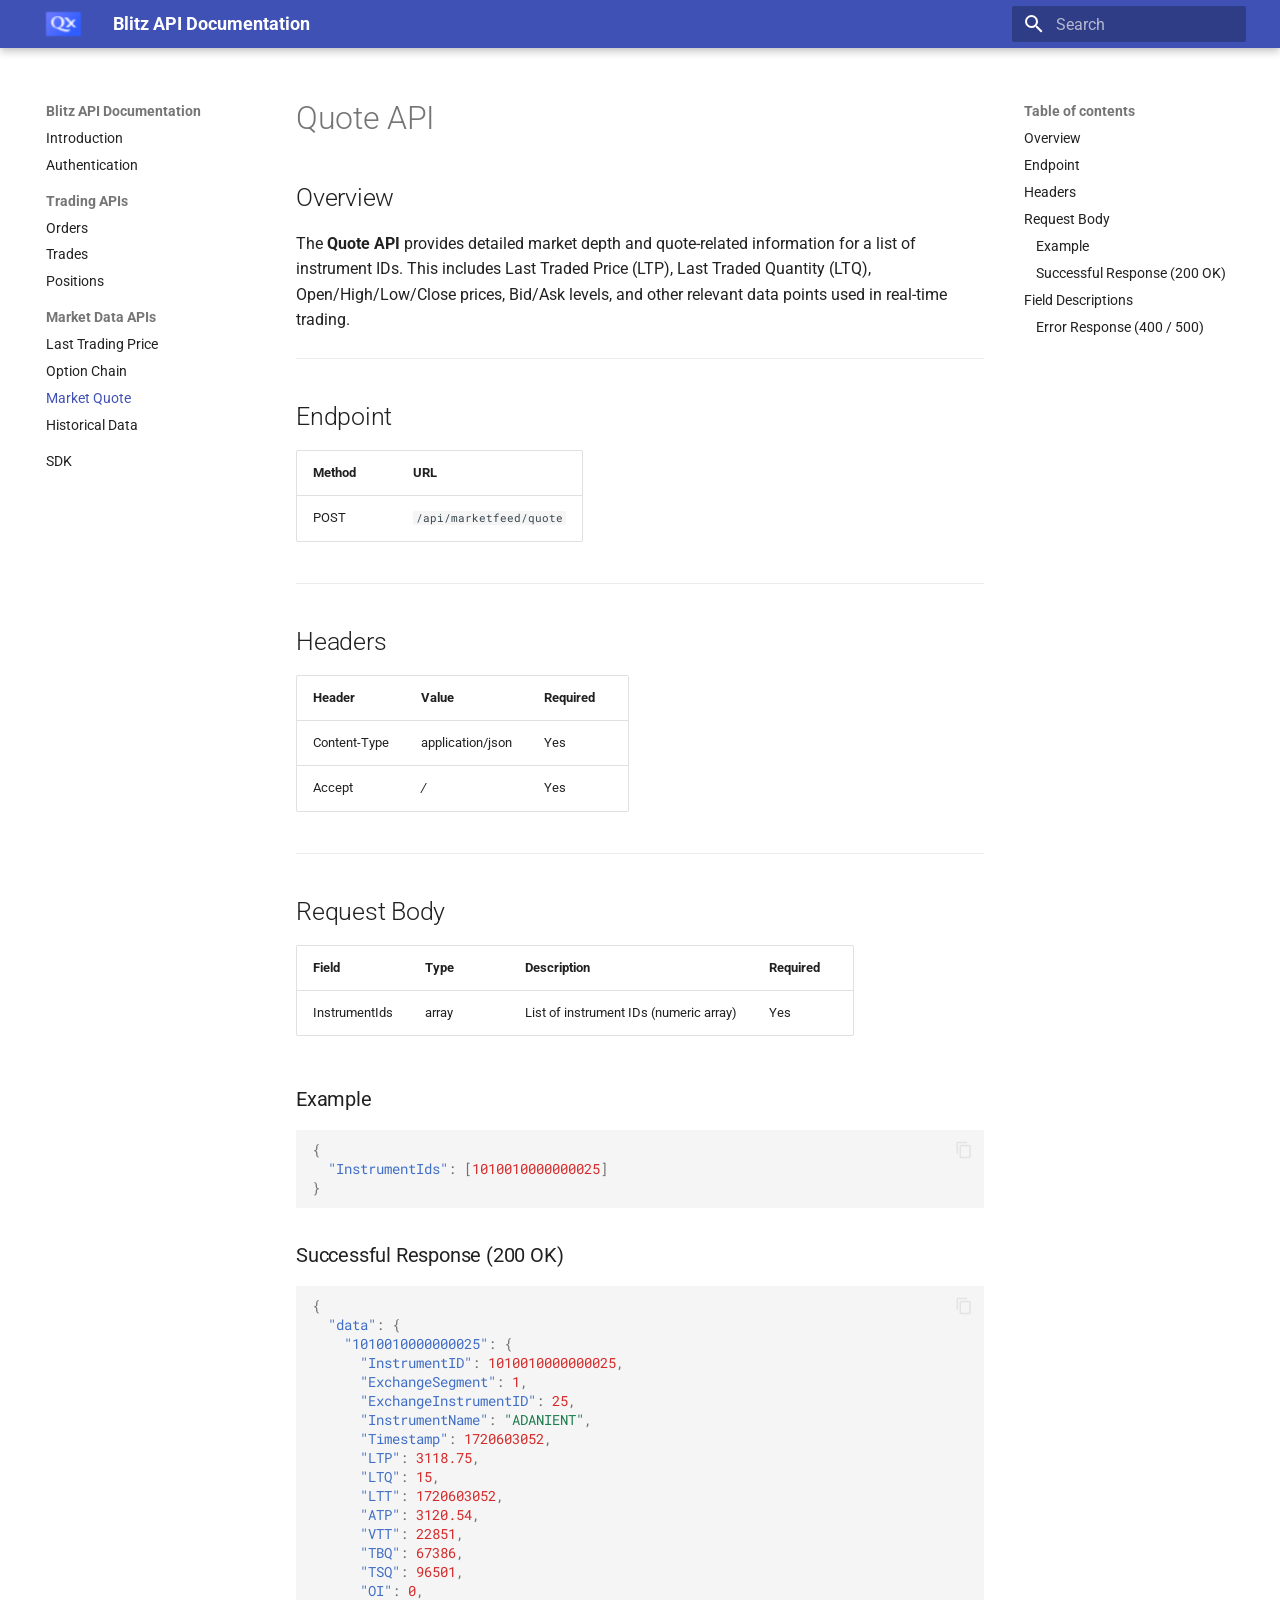
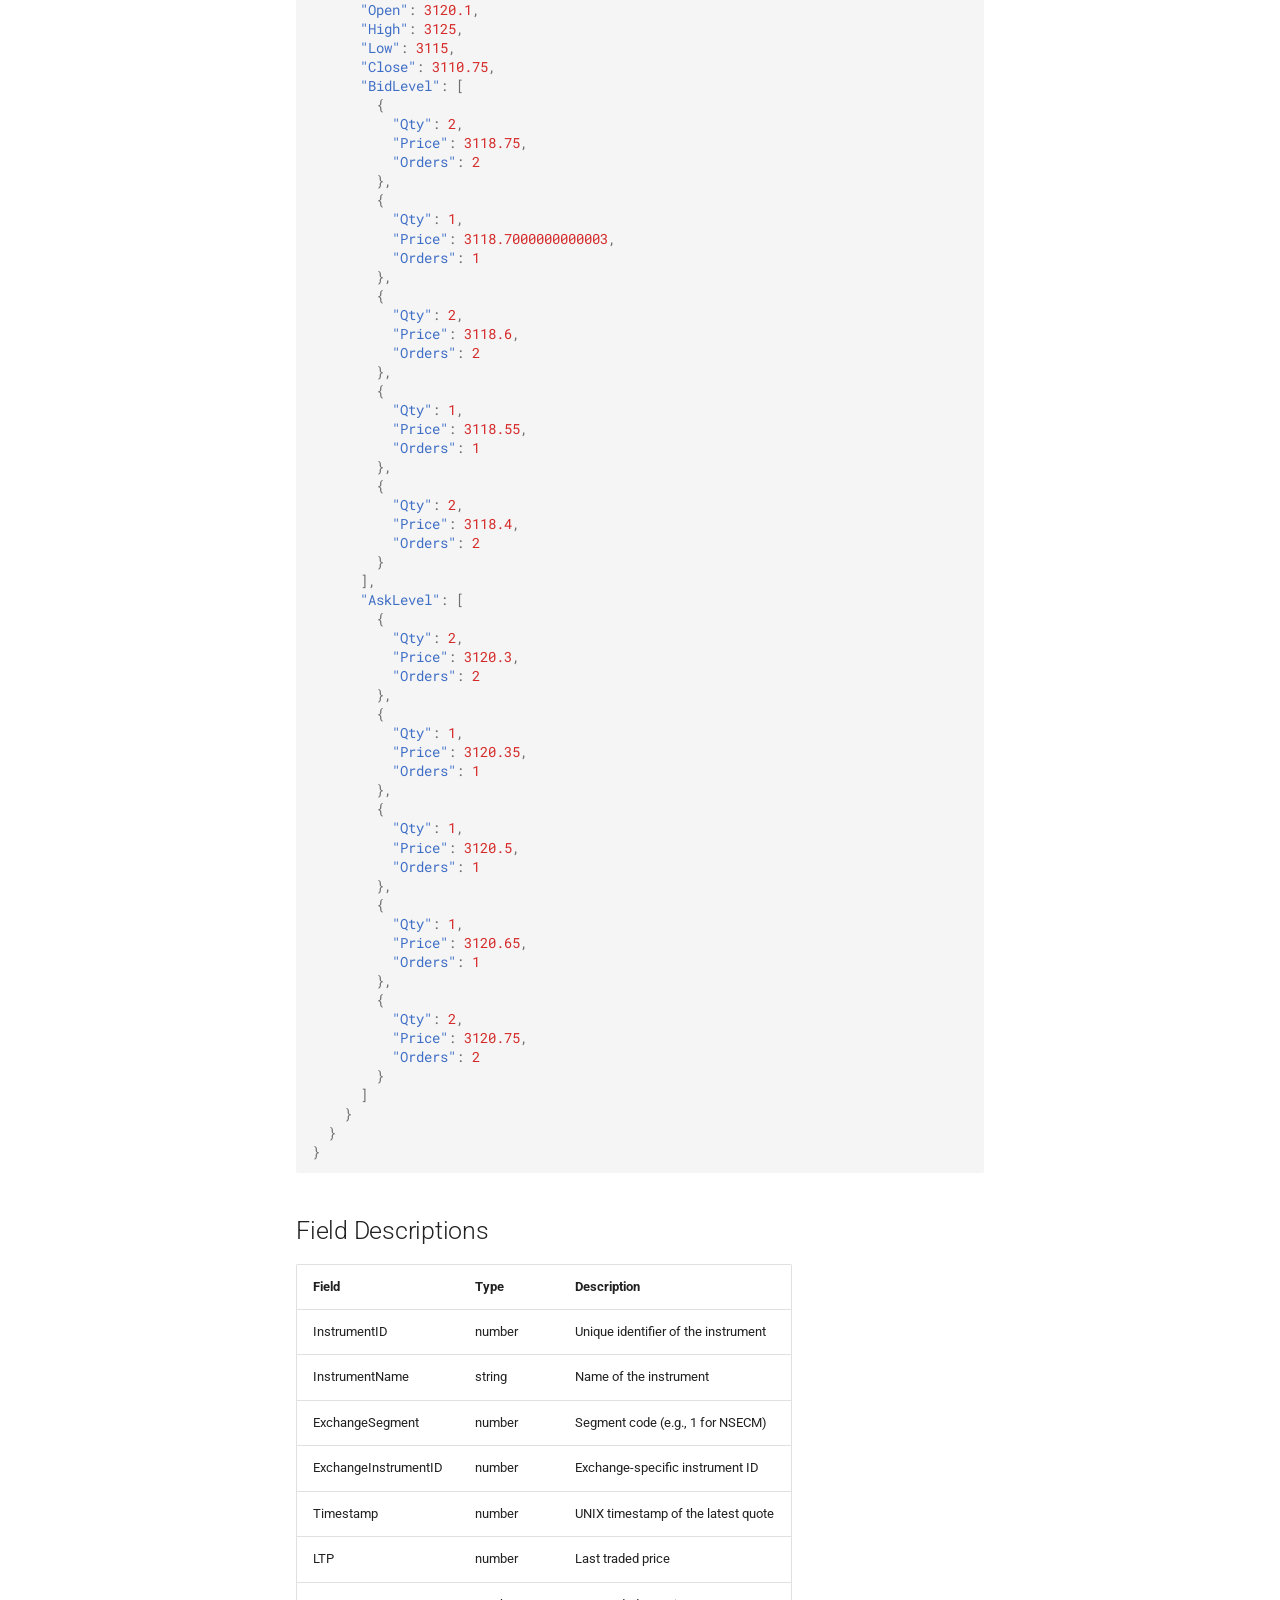
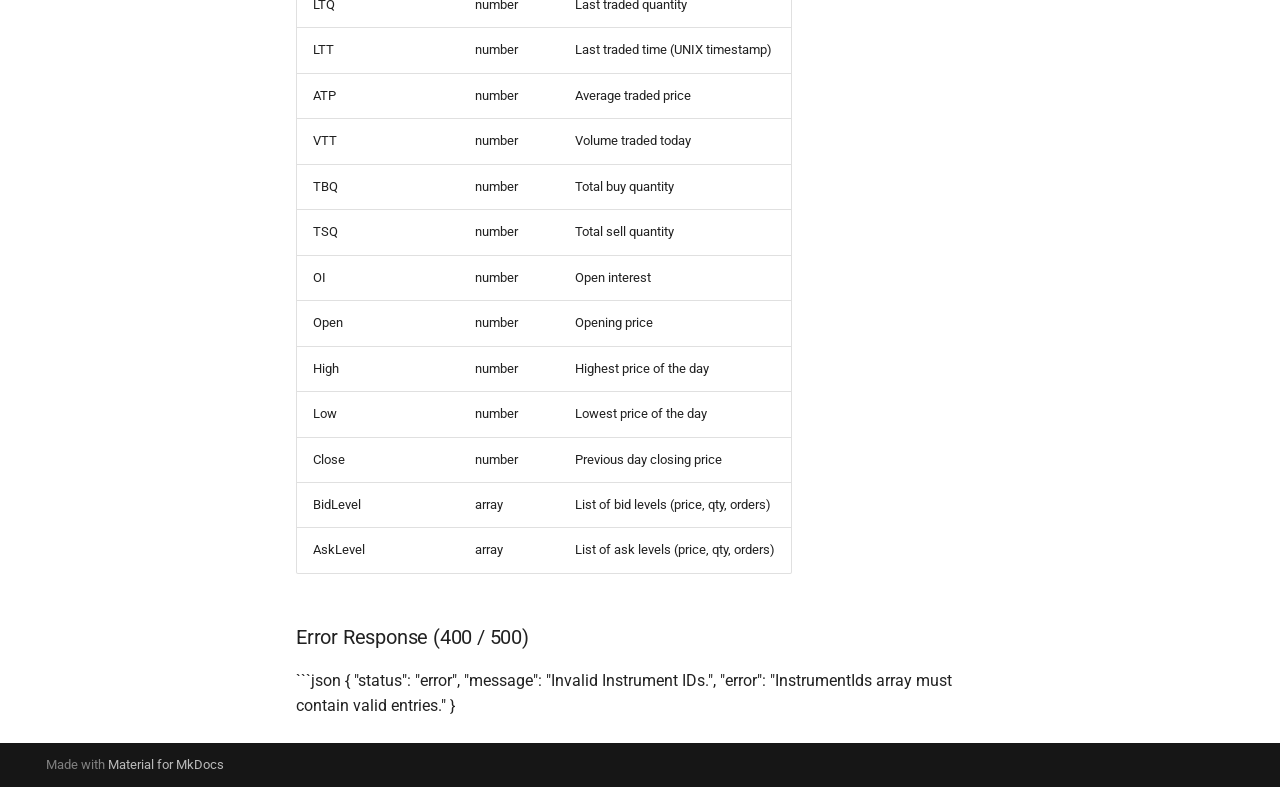
==== marketquote/index.html @ 79881632 "Deployed d6f359a with MkDocs version: 1.6.1" ====
<!doctype html>
<html lang="en" class="no-js">
  <head>
    
      <meta charset="utf-8">
      <meta name="viewport" content="width=device-width,initial-scale=1">
      
      
      
      
        <link rel="prev" href="../optionchain/">
      
      
        <link rel="next" href="../historicaldata/">
      
      
      <link rel="icon" href="../favicon.ico">
      <meta name="generator" content="mkdocs-1.6.1, mkdocs-material-9.6.22">
    
    
      
        <title>Market Quote - Blitz API Documentation</title>
      
    
    
      <link rel="stylesheet" href="../assets/stylesheets/main.84d31ad4.min.css">
      
      


    
    
      
    
    
      
        
        
        <link rel="preconnect" href="https://fonts.gstatic.com" crossorigin>
        <link rel="stylesheet" href="https://fonts.googleapis.com/css?family=Roboto:300,300i,400,400i,700,700i%7CRoboto+Mono:400,400i,700,700i&display=fallback">
        <style>:root{--md-text-font:"Roboto";--md-code-font:"Roboto Mono"}</style>
      
    
    
      <link rel="stylesheet" href="../css/custom.css">
    
    <script>__md_scope=new URL("..",location),__md_hash=e=>[...e].reduce(((e,_)=>(e<<5)-e+_.charCodeAt(0)),0),__md_get=(e,_=localStorage,t=__md_scope)=>JSON.parse(_.getItem(t.pathname+"."+e)),__md_set=(e,_,t=localStorage,a=__md_scope)=>{try{t.setItem(a.pathname+"."+e,JSON.stringify(_))}catch(e){}}</script>
    
      

    
    
    
  </head>
  
  
    <body dir="ltr">
  
    
    <input class="md-toggle" data-md-toggle="drawer" type="checkbox" id="__drawer" autocomplete="off">
    <input class="md-toggle" data-md-toggle="search" type="checkbox" id="__search" autocomplete="off">
    <label class="md-overlay" for="__drawer"></label>
    <div data-md-component="skip">
      
        
        <a href="#quote-api" class="md-skip">
          Skip to content
        </a>
      
    </div>
    <div data-md-component="announce">
      
    </div>
    
    
      

  

<header class="md-header md-header--shadow" data-md-component="header">
  <nav class="md-header__inner md-grid" aria-label="Header">
    <a href=".." title="Blitz API Documentation" class="md-header__button md-logo" aria-label="Blitz API Documentation" data-md-component="logo">
      
  <img src="../icon.png" alt="logo">

    </a>
    <label class="md-header__button md-icon" for="__drawer">
      
      <svg xmlns="http://www.w3.org/2000/svg" viewBox="0 0 24 24"><path d="M3 6h18v2H3zm0 5h18v2H3zm0 5h18v2H3z"/></svg>
    </label>
    <div class="md-header__title" data-md-component="header-title">
      <div class="md-header__ellipsis">
        <div class="md-header__topic">
          <span class="md-ellipsis">
            Blitz API Documentation
          </span>
        </div>
        <div class="md-header__topic" data-md-component="header-topic">
          <span class="md-ellipsis">
            
              Market Quote
            
          </span>
        </div>
      </div>
    </div>
    
    
      <script>var palette=__md_get("__palette");if(palette&&palette.color){if("(prefers-color-scheme)"===palette.color.media){var media=matchMedia("(prefers-color-scheme: light)"),input=document.querySelector(media.matches?"[data-md-color-media='(prefers-color-scheme: light)']":"[data-md-color-media='(prefers-color-scheme: dark)']");palette.color.media=input.getAttribute("data-md-color-media"),palette.color.scheme=input.getAttribute("data-md-color-scheme"),palette.color.primary=input.getAttribute("data-md-color-primary"),palette.color.accent=input.getAttribute("data-md-color-accent")}for(var[key,value]of Object.entries(palette.color))document.body.setAttribute("data-md-color-"+key,value)}</script>
    
    
    
      
      
        <label class="md-header__button md-icon" for="__search">
          
          <svg xmlns="http://www.w3.org/2000/svg" viewBox="0 0 24 24"><path d="M9.5 3A6.5 6.5 0 0 1 16 9.5c0 1.61-.59 3.09-1.56 4.23l.27.27h.79l5 5-1.5 1.5-5-5v-.79l-.27-.27A6.52 6.52 0 0 1 9.5 16 6.5 6.5 0 0 1 3 9.5 6.5 6.5 0 0 1 9.5 3m0 2C7 5 5 7 5 9.5S7 14 9.5 14 14 12 14 9.5 12 5 9.5 5"/></svg>
        </label>
        <div class="md-search" data-md-component="search" role="dialog">
  <label class="md-search__overlay" for="__search"></label>
  <div class="md-search__inner" role="search">
    <form class="md-search__form" name="search">
      <input type="text" class="md-search__input" name="query" aria-label="Search" placeholder="Search" autocapitalize="off" autocorrect="off" autocomplete="off" spellcheck="false" data-md-component="search-query" required>
      <label class="md-search__icon md-icon" for="__search">
        
        <svg xmlns="http://www.w3.org/2000/svg" viewBox="0 0 24 24"><path d="M9.5 3A6.5 6.5 0 0 1 16 9.5c0 1.61-.59 3.09-1.56 4.23l.27.27h.79l5 5-1.5 1.5-5-5v-.79l-.27-.27A6.52 6.52 0 0 1 9.5 16 6.5 6.5 0 0 1 3 9.5 6.5 6.5 0 0 1 9.5 3m0 2C7 5 5 7 5 9.5S7 14 9.5 14 14 12 14 9.5 12 5 9.5 5"/></svg>
        
        <svg xmlns="http://www.w3.org/2000/svg" viewBox="0 0 24 24"><path d="M20 11v2H8l5.5 5.5-1.42 1.42L4.16 12l7.92-7.92L13.5 5.5 8 11z"/></svg>
      </label>
      <nav class="md-search__options" aria-label="Search">
        
        <button type="reset" class="md-search__icon md-icon" title="Clear" aria-label="Clear" tabindex="-1">
          
          <svg xmlns="http://www.w3.org/2000/svg" viewBox="0 0 24 24"><path d="M19 6.41 17.59 5 12 10.59 6.41 5 5 6.41 10.59 12 5 17.59 6.41 19 12 13.41 17.59 19 19 17.59 13.41 12z"/></svg>
        </button>
      </nav>
      
    </form>
    <div class="md-search__output">
      <div class="md-search__scrollwrap" tabindex="0" data-md-scrollfix>
        <div class="md-search-result" data-md-component="search-result">
          <div class="md-search-result__meta">
            Initializing search
          </div>
          <ol class="md-search-result__list" role="presentation"></ol>
        </div>
      </div>
    </div>
  </div>
</div>
      
    
    
  </nav>
  
</header>
    
    <div class="md-container" data-md-component="container">
      
      
        
          
        
      
      <main class="md-main" data-md-component="main">
        <div class="md-main__inner md-grid">
          
            
              
              <div class="md-sidebar md-sidebar--primary" data-md-component="sidebar" data-md-type="navigation" >
                <div class="md-sidebar__scrollwrap">
                  <div class="md-sidebar__inner">
                    



<nav class="md-nav md-nav--primary" aria-label="Navigation" data-md-level="0">
  <label class="md-nav__title" for="__drawer">
    <a href=".." title="Blitz API Documentation" class="md-nav__button md-logo" aria-label="Blitz API Documentation" data-md-component="logo">
      
  <img src="../icon.png" alt="logo">

    </a>
    Blitz API Documentation
  </label>
  
  <ul class="md-nav__list" data-md-scrollfix>
    
      
      
  
  
  
  
    <li class="md-nav__item">
      <a href=".." class="md-nav__link">
        
  
  
  <span class="md-ellipsis">
    Introduction
    
  </span>
  

      </a>
    </li>
  

    
      
      
  
  
  
  
    <li class="md-nav__item">
      <a href="../Authentication/" class="md-nav__link">
        
  
  
  <span class="md-ellipsis">
    Authentication
    
  </span>
  

      </a>
    </li>
  

    
      
      
  
  
  
  
    
    
    
    
      
        
        
      
    
    
    <li class="md-nav__item md-nav__item--section md-nav__item--nested">
      
        
        
          
        
        <input class="md-nav__toggle md-toggle md-toggle--indeterminate" type="checkbox" id="__nav_3" >
        
          
          <label class="md-nav__link" for="__nav_3" id="__nav_3_label" tabindex="">
            
  
  
  <span class="md-ellipsis">
    Trading APIs
    
  </span>
  

            <span class="md-nav__icon md-icon"></span>
          </label>
        
        <nav class="md-nav" data-md-level="1" aria-labelledby="__nav_3_label" aria-expanded="false">
          <label class="md-nav__title" for="__nav_3">
            <span class="md-nav__icon md-icon"></span>
            Trading APIs
          </label>
          <ul class="md-nav__list" data-md-scrollfix>
            
              
                
  
  
  
  
    <li class="md-nav__item">
      <a href="../orders/" class="md-nav__link">
        
  
  
  <span class="md-ellipsis">
    Orders
    
  </span>
  

      </a>
    </li>
  

              
            
              
                
  
  
  
  
    <li class="md-nav__item">
      <a href="../trades/" class="md-nav__link">
        
  
  
  <span class="md-ellipsis">
    Trades
    
  </span>
  

      </a>
    </li>
  

              
            
              
                
  
  
  
  
    <li class="md-nav__item">
      <a href="../positions/" class="md-nav__link">
        
  
  
  <span class="md-ellipsis">
    Positions
    
  </span>
  

      </a>
    </li>
  

              
            
          </ul>
        </nav>
      
    </li>
  

    
      
      
  
  
    
  
  
  
    
    
    
    
      
        
        
      
    
    
    <li class="md-nav__item md-nav__item--active md-nav__item--section md-nav__item--nested">
      
        
        
        <input class="md-nav__toggle md-toggle " type="checkbox" id="__nav_4" checked>
        
          
          <label class="md-nav__link" for="__nav_4" id="__nav_4_label" tabindex="">
            
  
  
  <span class="md-ellipsis">
    Market Data APIs
    
  </span>
  

            <span class="md-nav__icon md-icon"></span>
          </label>
        
        <nav class="md-nav" data-md-level="1" aria-labelledby="__nav_4_label" aria-expanded="true">
          <label class="md-nav__title" for="__nav_4">
            <span class="md-nav__icon md-icon"></span>
            Market Data APIs
          </label>
          <ul class="md-nav__list" data-md-scrollfix>
            
              
                
  
  
  
  
    <li class="md-nav__item">
      <a href="../LTP/" class="md-nav__link">
        
  
  
  <span class="md-ellipsis">
    Last Trading Price
    
  </span>
  

      </a>
    </li>
  

              
            
              
                
  
  
  
  
    <li class="md-nav__item">
      <a href="../optionchain/" class="md-nav__link">
        
  
  
  <span class="md-ellipsis">
    Option Chain
    
  </span>
  

      </a>
    </li>
  

              
            
              
                
  
  
    
  
  
  
    <li class="md-nav__item md-nav__item--active">
      
      <input class="md-nav__toggle md-toggle" type="checkbox" id="__toc">
      
      
        
      
      
        <label class="md-nav__link md-nav__link--active" for="__toc">
          
  
  
  <span class="md-ellipsis">
    Market Quote
    
  </span>
  

          <span class="md-nav__icon md-icon"></span>
        </label>
      
      <a href="./" class="md-nav__link md-nav__link--active">
        
  
  
  <span class="md-ellipsis">
    Market Quote
    
  </span>
  

      </a>
      
        

<nav class="md-nav md-nav--secondary" aria-label="Table of contents">
  
  
  
    
  
  
    <label class="md-nav__title" for="__toc">
      <span class="md-nav__icon md-icon"></span>
      Table of contents
    </label>
    <ul class="md-nav__list" data-md-component="toc" data-md-scrollfix>
      
        <li class="md-nav__item">
  <a href="#overview" class="md-nav__link">
    <span class="md-ellipsis">
      Overview
    </span>
  </a>
  
</li>
      
        <li class="md-nav__item">
  <a href="#endpoint" class="md-nav__link">
    <span class="md-ellipsis">
      Endpoint
    </span>
  </a>
  
</li>
      
        <li class="md-nav__item">
  <a href="#headers" class="md-nav__link">
    <span class="md-ellipsis">
      Headers
    </span>
  </a>
  
</li>
      
        <li class="md-nav__item">
  <a href="#request-body" class="md-nav__link">
    <span class="md-ellipsis">
      Request Body
    </span>
  </a>
  
    <nav class="md-nav" aria-label="Request Body">
      <ul class="md-nav__list">
        
          <li class="md-nav__item">
  <a href="#example" class="md-nav__link">
    <span class="md-ellipsis">
      Example
    </span>
  </a>
  
</li>
        
          <li class="md-nav__item">
  <a href="#successful-response-200-ok" class="md-nav__link">
    <span class="md-ellipsis">
      Successful Response (200 OK)
    </span>
  </a>
  
</li>
        
      </ul>
    </nav>
  
</li>
      
        <li class="md-nav__item">
  <a href="#field-descriptions" class="md-nav__link">
    <span class="md-ellipsis">
      Field Descriptions
    </span>
  </a>
  
    <nav class="md-nav" aria-label="Field Descriptions">
      <ul class="md-nav__list">
        
          <li class="md-nav__item">
  <a href="#error-response-400-500" class="md-nav__link">
    <span class="md-ellipsis">
      Error Response (400 / 500)
    </span>
  </a>
  
</li>
        
      </ul>
    </nav>
  
</li>
      
    </ul>
  
</nav>
      
    </li>
  

              
            
              
                
  
  
  
  
    <li class="md-nav__item">
      <a href="../historicaldata/" class="md-nav__link">
        
  
  
  <span class="md-ellipsis">
    Historical Data
    
  </span>
  

      </a>
    </li>
  

              
            
          </ul>
        </nav>
      
    </li>
  

    
      
      
  
  
  
  
    <li class="md-nav__item">
      <a href="../sdk/" class="md-nav__link">
        
  
  
  <span class="md-ellipsis">
    SDK
    
  </span>
  

      </a>
    </li>
  

    
  </ul>
</nav>
                  </div>
                </div>
              </div>
            
            
              
              <div class="md-sidebar md-sidebar--secondary" data-md-component="sidebar" data-md-type="toc" >
                <div class="md-sidebar__scrollwrap">
                  <div class="md-sidebar__inner">
                    

<nav class="md-nav md-nav--secondary" aria-label="Table of contents">
  
  
  
    
  
  
    <label class="md-nav__title" for="__toc">
      <span class="md-nav__icon md-icon"></span>
      Table of contents
    </label>
    <ul class="md-nav__list" data-md-component="toc" data-md-scrollfix>
      
        <li class="md-nav__item">
  <a href="#overview" class="md-nav__link">
    <span class="md-ellipsis">
      Overview
    </span>
  </a>
  
</li>
      
        <li class="md-nav__item">
  <a href="#endpoint" class="md-nav__link">
    <span class="md-ellipsis">
      Endpoint
    </span>
  </a>
  
</li>
      
        <li class="md-nav__item">
  <a href="#headers" class="md-nav__link">
    <span class="md-ellipsis">
      Headers
    </span>
  </a>
  
</li>
      
        <li class="md-nav__item">
  <a href="#request-body" class="md-nav__link">
    <span class="md-ellipsis">
      Request Body
    </span>
  </a>
  
    <nav class="md-nav" aria-label="Request Body">
      <ul class="md-nav__list">
        
          <li class="md-nav__item">
  <a href="#example" class="md-nav__link">
    <span class="md-ellipsis">
      Example
    </span>
  </a>
  
</li>
        
          <li class="md-nav__item">
  <a href="#successful-response-200-ok" class="md-nav__link">
    <span class="md-ellipsis">
      Successful Response (200 OK)
    </span>
  </a>
  
</li>
        
      </ul>
    </nav>
  
</li>
      
        <li class="md-nav__item">
  <a href="#field-descriptions" class="md-nav__link">
    <span class="md-ellipsis">
      Field Descriptions
    </span>
  </a>
  
    <nav class="md-nav" aria-label="Field Descriptions">
      <ul class="md-nav__list">
        
          <li class="md-nav__item">
  <a href="#error-response-400-500" class="md-nav__link">
    <span class="md-ellipsis">
      Error Response (400 / 500)
    </span>
  </a>
  
</li>
        
      </ul>
    </nav>
  
</li>
      
    </ul>
  
</nav>
                  </div>
                </div>
              </div>
            
          
          
            <div class="md-content" data-md-component="content">
              <article class="md-content__inner md-typeset">
                
                  



<h1 id="quote-api">Quote API<a class="headerlink" href="#quote-api" title="Permanent link">&para;</a></h1>
<h2 id="overview">Overview<a class="headerlink" href="#overview" title="Permanent link">&para;</a></h2>
<p>The <strong>Quote API</strong> provides detailed market depth and quote-related information for a list of instrument IDs. This includes Last Traded Price (LTP), Last Traded Quantity (LTQ), Open/High/Low/Close prices, Bid/Ask levels, and other relevant data points used in real-time trading.</p>
<hr />
<h2 id="endpoint">Endpoint<a class="headerlink" href="#endpoint" title="Permanent link">&para;</a></h2>
<table>
<thead>
<tr>
<th>Method</th>
<th>URL</th>
</tr>
</thead>
<tbody>
<tr>
<td>POST</td>
<td><code>/api/marketfeed/quote</code></td>
</tr>
</tbody>
</table>
<hr />
<h2 id="headers">Headers<a class="headerlink" href="#headers" title="Permanent link">&para;</a></h2>
<table>
<thead>
<tr>
<th>Header</th>
<th>Value</th>
<th>Required</th>
</tr>
</thead>
<tbody>
<tr>
<td>Content-Type</td>
<td>application/json</td>
<td>Yes</td>
</tr>
<tr>
<td>Accept</td>
<td><em>/</em></td>
<td>Yes</td>
</tr>
</tbody>
</table>
<hr />
<h2 id="request-body">Request Body<a class="headerlink" href="#request-body" title="Permanent link">&para;</a></h2>
<table>
<thead>
<tr>
<th>Field</th>
<th>Type</th>
<th>Description</th>
<th>Required</th>
</tr>
</thead>
<tbody>
<tr>
<td>InstrumentIds</td>
<td>array</td>
<td>List of instrument IDs (numeric array)</td>
<td>Yes</td>
</tr>
</tbody>
</table>
<h3 id="example">Example<a class="headerlink" href="#example" title="Permanent link">&para;</a></h3>
<div class="highlight"><pre><span></span><code><span class="p">{</span>
<span class="w">  </span><span class="nt">&quot;InstrumentIds&quot;</span><span class="p">:</span><span class="w"> </span><span class="p">[</span><span class="mi">1010010000000025</span><span class="p">]</span>
<span class="p">}</span>
</code></pre></div>
<h3 id="successful-response-200-ok">Successful Response (200 OK)<a class="headerlink" href="#successful-response-200-ok" title="Permanent link">&para;</a></h3>
<div class="highlight"><pre><span></span><code><span class="p">{</span>
<span class="w">  </span><span class="nt">&quot;data&quot;</span><span class="p">:</span><span class="w"> </span><span class="p">{</span>
<span class="w">    </span><span class="nt">&quot;1010010000000025&quot;</span><span class="p">:</span><span class="w"> </span><span class="p">{</span>
<span class="w">      </span><span class="nt">&quot;InstrumentID&quot;</span><span class="p">:</span><span class="w"> </span><span class="mi">1010010000000025</span><span class="p">,</span>
<span class="w">      </span><span class="nt">&quot;ExchangeSegment&quot;</span><span class="p">:</span><span class="w"> </span><span class="mi">1</span><span class="p">,</span>
<span class="w">      </span><span class="nt">&quot;ExchangeInstrumentID&quot;</span><span class="p">:</span><span class="w"> </span><span class="mi">25</span><span class="p">,</span>
<span class="w">      </span><span class="nt">&quot;InstrumentName&quot;</span><span class="p">:</span><span class="w"> </span><span class="s2">&quot;ADANIENT&quot;</span><span class="p">,</span>
<span class="w">      </span><span class="nt">&quot;Timestamp&quot;</span><span class="p">:</span><span class="w"> </span><span class="mi">1720603052</span><span class="p">,</span>
<span class="w">      </span><span class="nt">&quot;LTP&quot;</span><span class="p">:</span><span class="w"> </span><span class="mf">3118.75</span><span class="p">,</span>
<span class="w">      </span><span class="nt">&quot;LTQ&quot;</span><span class="p">:</span><span class="w"> </span><span class="mi">15</span><span class="p">,</span>
<span class="w">      </span><span class="nt">&quot;LTT&quot;</span><span class="p">:</span><span class="w"> </span><span class="mi">1720603052</span><span class="p">,</span>
<span class="w">      </span><span class="nt">&quot;ATP&quot;</span><span class="p">:</span><span class="w"> </span><span class="mf">3120.54</span><span class="p">,</span>
<span class="w">      </span><span class="nt">&quot;VTT&quot;</span><span class="p">:</span><span class="w"> </span><span class="mi">22851</span><span class="p">,</span>
<span class="w">      </span><span class="nt">&quot;TBQ&quot;</span><span class="p">:</span><span class="w"> </span><span class="mi">67386</span><span class="p">,</span>
<span class="w">      </span><span class="nt">&quot;TSQ&quot;</span><span class="p">:</span><span class="w"> </span><span class="mi">96501</span><span class="p">,</span>
<span class="w">      </span><span class="nt">&quot;OI&quot;</span><span class="p">:</span><span class="w"> </span><span class="mi">0</span><span class="p">,</span>
<span class="w">      </span><span class="nt">&quot;Open&quot;</span><span class="p">:</span><span class="w"> </span><span class="mf">3120.1</span><span class="p">,</span>
<span class="w">      </span><span class="nt">&quot;High&quot;</span><span class="p">:</span><span class="w"> </span><span class="mi">3125</span><span class="p">,</span>
<span class="w">      </span><span class="nt">&quot;Low&quot;</span><span class="p">:</span><span class="w"> </span><span class="mi">3115</span><span class="p">,</span>
<span class="w">      </span><span class="nt">&quot;Close&quot;</span><span class="p">:</span><span class="w"> </span><span class="mf">3110.75</span><span class="p">,</span>
<span class="w">      </span><span class="nt">&quot;BidLevel&quot;</span><span class="p">:</span><span class="w"> </span><span class="p">[</span>
<span class="w">        </span><span class="p">{</span>
<span class="w">          </span><span class="nt">&quot;Qty&quot;</span><span class="p">:</span><span class="w"> </span><span class="mi">2</span><span class="p">,</span>
<span class="w">          </span><span class="nt">&quot;Price&quot;</span><span class="p">:</span><span class="w"> </span><span class="mf">3118.75</span><span class="p">,</span>
<span class="w">          </span><span class="nt">&quot;Orders&quot;</span><span class="p">:</span><span class="w"> </span><span class="mi">2</span>
<span class="w">        </span><span class="p">},</span>
<span class="w">        </span><span class="p">{</span>
<span class="w">          </span><span class="nt">&quot;Qty&quot;</span><span class="p">:</span><span class="w"> </span><span class="mi">1</span><span class="p">,</span>
<span class="w">          </span><span class="nt">&quot;Price&quot;</span><span class="p">:</span><span class="w"> </span><span class="mf">3118.7000000000003</span><span class="p">,</span>
<span class="w">          </span><span class="nt">&quot;Orders&quot;</span><span class="p">:</span><span class="w"> </span><span class="mi">1</span>
<span class="w">        </span><span class="p">},</span>
<span class="w">        </span><span class="p">{</span>
<span class="w">          </span><span class="nt">&quot;Qty&quot;</span><span class="p">:</span><span class="w"> </span><span class="mi">2</span><span class="p">,</span>
<span class="w">          </span><span class="nt">&quot;Price&quot;</span><span class="p">:</span><span class="w"> </span><span class="mf">3118.6</span><span class="p">,</span>
<span class="w">          </span><span class="nt">&quot;Orders&quot;</span><span class="p">:</span><span class="w"> </span><span class="mi">2</span>
<span class="w">        </span><span class="p">},</span>
<span class="w">        </span><span class="p">{</span>
<span class="w">          </span><span class="nt">&quot;Qty&quot;</span><span class="p">:</span><span class="w"> </span><span class="mi">1</span><span class="p">,</span>
<span class="w">          </span><span class="nt">&quot;Price&quot;</span><span class="p">:</span><span class="w"> </span><span class="mf">3118.55</span><span class="p">,</span>
<span class="w">          </span><span class="nt">&quot;Orders&quot;</span><span class="p">:</span><span class="w"> </span><span class="mi">1</span>
<span class="w">        </span><span class="p">},</span>
<span class="w">        </span><span class="p">{</span>
<span class="w">          </span><span class="nt">&quot;Qty&quot;</span><span class="p">:</span><span class="w"> </span><span class="mi">2</span><span class="p">,</span>
<span class="w">          </span><span class="nt">&quot;Price&quot;</span><span class="p">:</span><span class="w"> </span><span class="mf">3118.4</span><span class="p">,</span>
<span class="w">          </span><span class="nt">&quot;Orders&quot;</span><span class="p">:</span><span class="w"> </span><span class="mi">2</span>
<span class="w">        </span><span class="p">}</span>
<span class="w">      </span><span class="p">],</span>
<span class="w">      </span><span class="nt">&quot;AskLevel&quot;</span><span class="p">:</span><span class="w"> </span><span class="p">[</span>
<span class="w">        </span><span class="p">{</span>
<span class="w">          </span><span class="nt">&quot;Qty&quot;</span><span class="p">:</span><span class="w"> </span><span class="mi">2</span><span class="p">,</span>
<span class="w">          </span><span class="nt">&quot;Price&quot;</span><span class="p">:</span><span class="w"> </span><span class="mf">3120.3</span><span class="p">,</span>
<span class="w">          </span><span class="nt">&quot;Orders&quot;</span><span class="p">:</span><span class="w"> </span><span class="mi">2</span>
<span class="w">        </span><span class="p">},</span>
<span class="w">        </span><span class="p">{</span>
<span class="w">          </span><span class="nt">&quot;Qty&quot;</span><span class="p">:</span><span class="w"> </span><span class="mi">1</span><span class="p">,</span>
<span class="w">          </span><span class="nt">&quot;Price&quot;</span><span class="p">:</span><span class="w"> </span><span class="mf">3120.35</span><span class="p">,</span>
<span class="w">          </span><span class="nt">&quot;Orders&quot;</span><span class="p">:</span><span class="w"> </span><span class="mi">1</span>
<span class="w">        </span><span class="p">},</span>
<span class="w">        </span><span class="p">{</span>
<span class="w">          </span><span class="nt">&quot;Qty&quot;</span><span class="p">:</span><span class="w"> </span><span class="mi">1</span><span class="p">,</span>
<span class="w">          </span><span class="nt">&quot;Price&quot;</span><span class="p">:</span><span class="w"> </span><span class="mf">3120.5</span><span class="p">,</span>
<span class="w">          </span><span class="nt">&quot;Orders&quot;</span><span class="p">:</span><span class="w"> </span><span class="mi">1</span>
<span class="w">        </span><span class="p">},</span>
<span class="w">        </span><span class="p">{</span>
<span class="w">          </span><span class="nt">&quot;Qty&quot;</span><span class="p">:</span><span class="w"> </span><span class="mi">1</span><span class="p">,</span>
<span class="w">          </span><span class="nt">&quot;Price&quot;</span><span class="p">:</span><span class="w"> </span><span class="mf">3120.65</span><span class="p">,</span>
<span class="w">          </span><span class="nt">&quot;Orders&quot;</span><span class="p">:</span><span class="w"> </span><span class="mi">1</span>
<span class="w">        </span><span class="p">},</span>
<span class="w">        </span><span class="p">{</span>
<span class="w">          </span><span class="nt">&quot;Qty&quot;</span><span class="p">:</span><span class="w"> </span><span class="mi">2</span><span class="p">,</span>
<span class="w">          </span><span class="nt">&quot;Price&quot;</span><span class="p">:</span><span class="w"> </span><span class="mf">3120.75</span><span class="p">,</span>
<span class="w">          </span><span class="nt">&quot;Orders&quot;</span><span class="p">:</span><span class="w"> </span><span class="mi">2</span>
<span class="w">        </span><span class="p">}</span>
<span class="w">      </span><span class="p">]</span>
<span class="w">    </span><span class="p">}</span>
<span class="w">  </span><span class="p">}</span>
<span class="p">}</span>
</code></pre></div>
<h2 id="field-descriptions">Field Descriptions<a class="headerlink" href="#field-descriptions" title="Permanent link">&para;</a></h2>
<table>
<thead>
<tr>
<th>Field</th>
<th>Type</th>
<th>Description</th>
</tr>
</thead>
<tbody>
<tr>
<td>InstrumentID</td>
<td>number</td>
<td>Unique identifier of the instrument</td>
</tr>
<tr>
<td>InstrumentName</td>
<td>string</td>
<td>Name of the instrument</td>
</tr>
<tr>
<td>ExchangeSegment</td>
<td>number</td>
<td>Segment code (e.g., 1 for NSECM)</td>
</tr>
<tr>
<td>ExchangeInstrumentID</td>
<td>number</td>
<td>Exchange-specific instrument ID</td>
</tr>
<tr>
<td>Timestamp</td>
<td>number</td>
<td>UNIX timestamp of the latest quote</td>
</tr>
<tr>
<td>LTP</td>
<td>number</td>
<td>Last traded price</td>
</tr>
<tr>
<td>LTQ</td>
<td>number</td>
<td>Last traded quantity</td>
</tr>
<tr>
<td>LTT</td>
<td>number</td>
<td>Last traded time (UNIX timestamp)</td>
</tr>
<tr>
<td>ATP</td>
<td>number</td>
<td>Average traded price</td>
</tr>
<tr>
<td>VTT</td>
<td>number</td>
<td>Volume traded today</td>
</tr>
<tr>
<td>TBQ</td>
<td>number</td>
<td>Total buy quantity</td>
</tr>
<tr>
<td>TSQ</td>
<td>number</td>
<td>Total sell quantity</td>
</tr>
<tr>
<td>OI</td>
<td>number</td>
<td>Open interest</td>
</tr>
<tr>
<td>Open</td>
<td>number</td>
<td>Opening price</td>
</tr>
<tr>
<td>High</td>
<td>number</td>
<td>Highest price of the day</td>
</tr>
<tr>
<td>Low</td>
<td>number</td>
<td>Lowest price of the day</td>
</tr>
<tr>
<td>Close</td>
<td>number</td>
<td>Previous day closing price</td>
</tr>
<tr>
<td>BidLevel</td>
<td>array</td>
<td>List of bid levels (price, qty, orders)</td>
</tr>
<tr>
<td>AskLevel</td>
<td>array</td>
<td>List of ask levels (price, qty, orders)</td>
</tr>
</tbody>
</table>
<h3 id="error-response-400-500">Error Response (400 / 500)<a class="headerlink" href="#error-response-400-500" title="Permanent link">&para;</a></h3>
<p>```json
{
  "status": "error",
  "message": "Invalid Instrument IDs.",
  "error": "InstrumentIds array must contain valid entries."
}</p>












                
              </article>
            </div>
          
          
<script>var target=document.getElementById(location.hash.slice(1));target&&target.name&&(target.checked=target.name.startsWith("__tabbed_"))</script>
        </div>
        
      </main>
      
        <footer class="md-footer">
  
  <div class="md-footer-meta md-typeset">
    <div class="md-footer-meta__inner md-grid">
      <div class="md-copyright">
  
  
    Made with
    <a href="https://squidfunk.github.io/mkdocs-material/" target="_blank" rel="noopener">
      Material for MkDocs
    </a>
  
</div>
      
    </div>
  </div>
</footer>
      
    </div>
    <div class="md-dialog" data-md-component="dialog">
      <div class="md-dialog__inner md-typeset"></div>
    </div>
    
    
    
      
      <script id="__config" type="application/json">{"base": "..", "features": ["navigation.expand", "content.code.copy", "navigation.sections", "navigation.tracking", "toc.follow"], "search": "../assets/javascripts/workers/search.973d3a69.min.js", "tags": null, "translations": {"clipboard.copied": "Copied to clipboard", "clipboard.copy": "Copy to clipboard", "search.result.more.one": "1 more on this page", "search.result.more.other": "# more on this page", "search.result.none": "No matching documents", "search.result.one": "1 matching document", "search.result.other": "# matching documents", "search.result.placeholder": "Type to start searching", "search.result.term.missing": "Missing", "select.version": "Select version"}, "version": null}</script>
    
    
      <script src="../assets/javascripts/bundle.f55a23d4.min.js"></script>
      
    
  </body>
</html>
---- assets/stylesheets/main.84d31ad4.min.css ----
@charset "UTF-8";html{-webkit-text-size-adjust:none;-moz-text-size-adjust:none;text-size-adjust:none;box-sizing:border-box}*,:after,:before{box-sizing:inherit}@media (prefers-reduced-motion){*,:after,:before{transition:none!important}}body{margin:0}a,button,input,label{-webkit-tap-highlight-color:transparent}a{color:inherit;text-decoration:none}hr{border:0;box-sizing:initial;display:block;height:.05rem;overflow:visible;padding:0}small{font-size:80%}sub,sup{line-height:1em}img{border-style:none}table{border-collapse:initial;border-spacing:0}td,th{font-weight:400;vertical-align:top}button{background:#0000;border:0;font-family:inherit;font-size:inherit;margin:0;padding:0}input{border:0;outline:none}:root{--md-primary-fg-color:#4051b5;--md-primary-fg-color--light:#5d6cc0;--md-primary-fg-color--dark:#303fa1;--md-primary-bg-color:#fff;--md-primary-bg-color--light:#ffffffb3;--md-accent-fg-color:#526cfe;--md-accent-fg-color--transparent:#526cfe1a;--md-accent-bg-color:#fff;--md-accent-bg-color--light:#ffffffb3}[data-md-color-scheme=default]{color-scheme:light}[data-md-color-scheme=default] img[src$="#gh-dark-mode-only"],[data-md-color-scheme=default] img[src$="#only-dark"]{display:none}:root,[data-md-color-scheme=default]{--md-hue:225deg;--md-default-fg-color:#000000de;--md-default-fg-color--light:#0000008a;--md-default-fg-color--lighter:#00000052;--md-default-fg-color--lightest:#00000012;--md-default-bg-color:#fff;--md-default-bg-color--light:#ffffffb3;--md-default-bg-color--lighter:#ffffff4d;--md-default-bg-color--lightest:#ffffff1f;--md-code-fg-color:#36464e;--md-code-bg-color:#f5f5f5;--md-code-hl-color:#4287ff;--md-code-hl-color--light:#4287ff1a;--md-code-hl-number-color:#d52a2a;--md-code-hl-special-color:#db1457;--md-code-hl-function-color:#a846b9;--md-code-hl-constant-color:#6e59d9;--md-code-hl-keyword-color:#3f6ec6;--md-code-hl-string-color:#1c7d4d;--md-code-hl-name-color:var(--md-code-fg-color);--md-code-hl-operator-color:var(--md-default-fg-color--light);--md-code-hl-punctuation-color:var(--md-default-fg-color--light);--md-code-hl-comment-color:var(--md-default-fg-color--light);--md-code-hl-generic-color:var(--md-default-fg-color--light);--md-code-hl-variable-color:var(--md-default-fg-color--light);--md-typeset-color:var(--md-default-fg-color);--md-typeset-a-color:var(--md-primary-fg-color);--md-typeset-del-color:#f5503d26;--md-typeset-ins-color:#0bd57026;--md-typeset-kbd-color:#fafafa;--md-typeset-kbd-accent-color:#fff;--md-typeset-kbd-border-color:#b8b8b8;--md-typeset-mark-color:#ffff0080;--md-typeset-table-color:#0000001f;--md-typeset-table-color--light:rgba(0,0,0,.035);--md-admonition-fg-color:var(--md-default-fg-color);--md-admonition-bg-color:var(--md-default-bg-color);--md-warning-fg-color:#000000de;--md-warning-bg-color:#ff9;--md-footer-fg-color:#fff;--md-footer-fg-color--light:#ffffffb3;--md-footer-fg-color--lighter:#ffffff73;--md-footer-bg-color:#000000de;--md-footer-bg-color--dark:#00000052;--md-shadow-z1:0 0.2rem 0.5rem #0000000d,0 0 0.05rem #0000001a;--md-shadow-z2:0 0.2rem 0.5rem #0000001a,0 0 0.05rem #00000040;--md-shadow-z3:0 0.2rem 0.5rem #0003,0 0 0.05rem #00000059}.md-icon svg{fill:currentcolor;display:block;height:1.2rem;width:1.2rem}body{-webkit-font-smoothing:antialiased;-moz-osx-font-smoothing:grayscale;--md-text-font-family:var(--md-text-font,_),-apple-system,BlinkMacSystemFont,Helvetica,Arial,sans-serif;--md-code-font-family:var(--md-code-font,_),SFMono-Regular,Consolas,Menlo,monospace}aside,body,input{font-feature-settings:"kern","liga";color:var(--md-typeset-color);font-family:var(--md-text-font-family)}code,kbd,pre{font-feature-settings:"kern";font-family:var(--md-code-font-family)}:root{--md-typeset-table-sort-icon:url('data:image/svg+xml;charset=utf-8,<svg xmlns="http://www.w3.org/2000/svg" viewBox="0 0 24 24"><path d="m18 21-4-4h3V7h-3l4-4 4 4h-3v10h3M2 19v-2h10v2M2 13v-2h7v2M2 7V5h4v2z"/></svg>');--md-typeset-table-sort-icon--asc:url('data:image/svg+xml;charset=utf-8,<svg xmlns="http://www.w3.org/2000/svg" viewBox="0 0 24 24"><path d="M19 17h3l-4 4-4-4h3V3h2M2 17h10v2H2M6 5v2H2V5m0 6h7v2H2z"/></svg>');--md-typeset-table-sort-icon--desc:url('data:image/svg+xml;charset=utf-8,<svg xmlns="http://www.w3.org/2000/svg" viewBox="0 0 24 24"><path d="M19 7h3l-4-4-4 4h3v14h2M2 17h10v2H2M6 5v2H2V5m0 6h7v2H2z"/></svg>')}.md-typeset{-webkit-print-color-adjust:exact;color-adjust:exact;font-size:.8rem;line-height:1.6;overflow-wrap:break-word}@media print{.md-typeset{font-size:.68rem}}.md-typeset blockquote,.md-typeset dl,.md-typeset figure,.md-typeset ol,.md-typeset pre,.md-typeset ul{margin-bottom:1em;margin-top:1em}.md-typeset h1{color:var(--md-default-fg-color--light);font-size:2em;line-height:1.3;margin:0 0 1.25em}.md-typeset h1,.md-typeset h2{font-weight:300;letter-spacing:-.01em}.md-typeset h2{font-size:1.5625em;line-height:1.4;margin:1.6em 0 .64em}.md-typeset h3{font-size:1.25em;font-weight:400;letter-spacing:-.01em;line-height:1.5;margin:1.6em 0 .8em}.md-typeset h2+h3{margin-top:.8em}.md-typeset h4{font-weight:700;letter-spacing:-.01em;margin:1em 0}.md-typeset h5,.md-typeset h6{color:var(--md-default-fg-color--light);font-size:.8em;font-weight:700;letter-spacing:-.01em;margin:1.25em 0}.md-typeset h5{text-transform:uppercase}.md-typeset h5 code{text-transform:none}.md-typeset hr{border-bottom:.05rem solid var(--md-default-fg-color--lightest);display:flow-root;margin:1.5em 0}.md-typeset a{color:var(--md-typeset-a-color);word-break:break-word}.md-typeset a,.md-typeset a:before{transition:color 125ms}.md-typeset a:focus,.md-typeset a:hover{color:var(--md-accent-fg-color)}.md-typeset a:focus code,.md-typeset a:hover code{background-color:var(--md-accent-fg-color--transparent)}.md-typeset a code{color:currentcolor;transition:background-color 125ms}.md-typeset a.focus-visible{outline-color:var(--md-accent-fg-color);outline-offset:.2rem}.md-typeset code,.md-typeset kbd,.md-typeset pre{color:var(--md-code-fg-color);direction:ltr;font-variant-ligatures:none}@media print{.md-typeset code,.md-typeset kbd,.md-typeset pre{white-space:pre-wrap}}.md-typeset code{background-color:var(--md-code-bg-color);border-radius:.1rem;-webkit-box-decoration-break:clone;box-decoration-break:clone;font-size:.85em;padding:0 .2941176471em;word-break:break-word}.md-typeset code:not(.focus-visible){-webkit-tap-highlight-color:transparent;outline:none}.md-typeset pre{display:flow-root;line-height:1.4;position:relative}.md-typeset pre>code{-webkit-box-decoration-break:slice;box-decoration-break:slice;box-shadow:none;display:block;margin:0;outline-color:var(--md-accent-fg-color);overflow:auto;padding:.7720588235em 1.1764705882em;scrollbar-color:var(--md-default-fg-color--lighter) #0000;scrollbar-width:thin;touch-action:auto;word-break:normal}.md-typeset pre>code:hover{scrollbar-color:var(--md-accent-fg-color) #0000}.md-typeset pre>code::-webkit-scrollbar{height:.2rem;width:.2rem}.md-typeset pre>code::-webkit-scrollbar-thumb{background-color:var(--md-default-fg-color--lighter)}.md-typeset pre>code::-webkit-scrollbar-thumb:hover{background-color:var(--md-accent-fg-color)}.md-typeset kbd{background-color:var(--md-typeset-kbd-color);border-radius:.1rem;box-shadow:0 .1rem 0 .05rem var(--md-typeset-kbd-border-color),0 .1rem 0 var(--md-typeset-kbd-border-color),0 -.1rem .2rem var(--md-typeset-kbd-accent-color) inset;color:var(--md-default-fg-color);display:inline-block;font-size:.75em;padding:0 .6666666667em;vertical-align:text-top;word-break:break-word}.md-typeset mark{background-color:var(--md-typeset-mark-color);-webkit-box-decoration-break:clone;box-decoration-break:clone;color:inherit;word-break:break-word}.md-typeset abbr{border-bottom:.05rem dotted var(--md-default-fg-color--light);cursor:help;text-decoration:none}.md-typeset small{opacity:.75}[dir=ltr] .md-typeset sub,[dir=ltr] .md-typeset sup{margin-left:.078125em}[dir=rtl] .md-typeset sub,[dir=rtl] .md-typeset sup{margin-right:.078125em}[dir=ltr] .md-typeset blockquote{padding-left:.6rem}[dir=rtl] .md-typeset blockquote{padding-right:.6rem}[dir=ltr] .md-typeset blockquote{border-left:.2rem solid var(--md-default-fg-color--lighter)}[dir=rtl] .md-typeset blockquote{border-right:.2rem solid var(--md-default-fg-color--lighter)}.md-typeset blockquote{color:var(--md-default-fg-color--light);margin-left:0;margin-right:0}.md-typeset ul{list-style-type:disc}.md-typeset ul[type]{list-style-type:revert-layer}[dir=ltr] .md-typeset ol,[dir=ltr] .md-typeset ul{margin-left:.625em}[dir=rtl] .md-typeset ol,[dir=rtl] .md-typeset ul{margin-right:.625em}.md-typeset ol,.md-typeset ul{padding:0}.md-typeset ol:not([hidden]),.md-typeset ul:not([hidden]){display:flow-root}.md-typeset ol ol,.md-typeset ul ol{list-style-type:lower-alpha}.md-typeset ol ol ol,.md-typeset ul ol ol{list-style-type:lower-roman}.md-typeset ol ol ol ol,.md-typeset ul ol ol ol{list-style-type:upper-alpha}.md-typeset ol ol ol ol ol,.md-typeset ul ol ol ol ol{list-style-type:upper-roman}.md-typeset ol[type],.md-typeset ul[type]{list-style-type:revert-layer}[dir=ltr] .md-typeset ol li,[dir=ltr] .md-typeset ul li{margin-left:1.25em}[dir=rtl] .md-typeset ol li,[dir=rtl] .md-typeset ul li{margin-right:1.25em}.md-typeset ol li,.md-typeset ul li{margin-bottom:.5em}.md-typeset ol li blockquote,.md-typeset ol li p,.md-typeset ul li blockquote,.md-typeset ul li p{margin:.5em 0}.md-typeset ol li:last-child,.md-typeset ul li:last-child{margin-bottom:0}[dir=ltr] .md-typeset ol li ol,[dir=ltr] .md-typeset ol li ul,[dir=ltr] .md-typeset ul li ol,[dir=ltr] .md-typeset ul li ul{margin-left:.625em}[dir=rtl] .md-typeset ol li ol,[dir=rtl] .md-typeset ol li ul,[dir=rtl] .md-typeset ul li ol,[dir=rtl] .md-typeset ul li ul{margin-right:.625em}.md-typeset ol li ol,.md-typeset ol li ul,.md-typeset ul li ol,.md-typeset ul li ul{margin-bottom:.5em;margin-top:.5em}[dir=ltr] .md-typeset dd{margin-left:1.875em}[dir=rtl] .md-typeset dd{margin-right:1.875em}.md-typeset dd{margin-bottom:1.5em;margin-top:1em}.md-typeset img,.md-typeset svg,.md-typeset video{height:auto;max-width:100%}.md-typeset img[align=left]{margin:1em 1em 1em 0}.md-typeset img[align=right]{margin:1em 0 1em 1em}.md-typeset img[align]:only-child{margin-top:0}.md-typeset figure{display:flow-root;margin:1em auto;max-width:100%;text-align:center;width:fit-content}.md-typeset figure img{display:block;margin:0 auto}.md-typeset figcaption{font-style:italic;margin:1em auto;max-width:24rem}.md-typeset iframe{max-width:100%}.md-typeset table:not([class]){background-color:var(--md-default-bg-color);border:.05rem solid var(--md-typeset-table-color);border-radius:.1rem;display:inline-block;font-size:.64rem;max-width:100%;overflow:auto;touch-action:auto}@media print{.md-typeset table:not([class]){display:table}}.md-typeset table:not([class])+*{margin-top:1.5em}.md-typeset table:not([class]) td>:first-child,.md-typeset table:not([class]) th>:first-child{margin-top:0}.md-typeset table:not([class]) td>:last-child,.md-typeset table:not([class]) th>:last-child{margin-bottom:0}.md-typeset table:not([class]) td:not([align]),.md-typeset table:not([class]) th:not([align]){text-align:left}[dir=rtl] .md-typeset table:not([class]) td:not([align]),[dir=rtl] .md-typeset table:not([class]) th:not([align]){text-align:right}.md-typeset table:not([class]) th{font-weight:700;min-width:5rem;padding:.9375em 1.25em;vertical-align:top}.md-typeset table:not([class]) td{border-top:.05rem solid var(--md-typeset-table-color);padding:.9375em 1.25em;vertical-align:top}.md-typeset table:not([class]) tbody tr{transition:background-color 125ms}.md-typeset table:not([class]) tbody tr:hover{background-color:var(--md-typeset-table-color--light);box-shadow:0 .05rem 0 var(--md-default-bg-color) inset}.md-typeset table:not([class]) a{word-break:normal}.md-typeset table th[role=columnheader]{cursor:pointer}[dir=ltr] .md-typeset table th[role=columnheader]:after{margin-left:.5em}[dir=rtl] .md-typeset table th[role=columnheader]:after{margin-right:.5em}.md-typeset table th[role=columnheader]:after{content:"";display:inline-block;height:1.2em;-webkit-mask-image:var(--md-typeset-table-sort-icon);mask-image:var(--md-typeset-table-sort-icon);-webkit-mask-repeat:no-repeat;mask-repeat:no-repeat;-webkit-mask-size:contain;mask-size:contain;transition:background-color 125ms;vertical-align:text-bottom;width:1.2em}.md-typeset table th[role=columnheader]:hover:after{background-color:var(--md-default-fg-color--lighter)}.md-typeset table th[role=columnheader][aria-sort=ascending]:after{background-color:var(--md-default-fg-color--light);-webkit-mask-image:var(--md-typeset-table-sort-icon--asc);mask-image:var(--md-typeset-table-sort-icon--asc)}.md-typeset table th[role=columnheader][aria-sort=descending]:after{background-color:var(--md-default-fg-color--light);-webkit-mask-image:var(--md-typeset-table-sort-icon--desc);mask-image:var(--md-typeset-table-sort-icon--desc)}.md-typeset__scrollwrap{margin:1em -.8rem;overflow-x:auto;touch-action:auto}.md-typeset__table{display:inline-block;margin-bottom:.5em;padding:0 .8rem}@media print{.md-typeset__table{display:block}}html .md-typeset__table table{display:table;margin:0;overflow:hidden;width:100%}@media screen and (max-width:44.984375em){.md-content__inner>pre{margin:1em -.8rem}.md-content__inner>pre code{border-radius:0}}.md-typeset .md-author{border-radius:100%;display:block;flex-shrink:0;height:1.6rem;overflow:hidden;position:relative;transition:color 125ms,transform 125ms;width:1.6rem}.md-typeset .md-author img{display:block}.md-typeset .md-author--more{background:var(--md-default-fg-color--lightest);color:var(--md-default-fg-color--lighter);font-size:.6rem;font-weight:700;line-height:1.6rem;text-align:center}.md-typeset .md-author--long{height:2.4rem;width:2.4rem}.md-typeset a.md-author{transform:scale(1)}.md-typeset a.md-author img{border-radius:100%;filter:grayscale(100%) opacity(75%);transition:filter 125ms}.md-typeset a.md-author:focus,.md-typeset a.md-author:hover{transform:scale(1.1);z-index:1}.md-typeset a.md-author:focus img,.md-typeset a.md-author:hover img{filter:grayscale(0)}.md-banner{background-color:var(--md-footer-bg-color);color:var(--md-footer-fg-color);overflow:auto}@media print{.md-banner{display:none}}.md-banner--warning{background-color:var(--md-warning-bg-color);color:var(--md-warning-fg-color)}.md-banner__inner{font-size:.7rem;margin:.6rem auto;padding:0 .8rem}[dir=ltr] .md-banner__button{float:right}[dir=rtl] .md-banner__button{float:left}.md-banner__button{color:inherit;cursor:pointer;transition:opacity .25s}.no-js .md-banner__button{display:none}.md-banner__button:hover{opacity:.7}html{font-size:125%;height:100%;overflow-x:hidden}@media screen and (min-width:100em){html{font-size:137.5%}}@media screen and (min-width:125em){html{font-size:150%}}body{background-color:var(--md-default-bg-color);display:flex;flex-direction:column;font-size:.5rem;min-height:100%;position:relative;width:100%}@media print{body{display:block}}@media screen and (max-width:59.984375em){body[data-md-scrolllock]{position:fixed}}.md-grid{margin-left:auto;margin-right:auto;max-width:61rem}.md-container{display:flex;flex-direction:column;flex-grow:1}@media print{.md-container{display:block}}.md-main{flex-grow:1}.md-main__inner{display:flex;height:100%;margin-top:1.5rem}.md-ellipsis{overflow:hidden;text-overflow:ellipsis}.md-toggle{display:none}.md-option{height:0;opacity:0;position:absolute;width:0}.md-option:checked+label:not([hidden]){display:block}.md-option.focus-visible+label{outline-color:var(--md-accent-fg-color);outline-style:auto}.md-skip{background-color:var(--md-default-fg-color);border-radius:.1rem;color:var(--md-default-bg-color);font-size:.64rem;margin:.5rem;opacity:0;outline-color:var(--md-accent-fg-color);padding:.3rem .5rem;position:fixed;transform:translateY(.4rem);z-index:-1}.md-skip:focus{opacity:1;transform:translateY(0);transition:transform .25s cubic-bezier(.4,0,.2,1),opacity 175ms 75ms;z-index:10}@page{margin:25mm}:root{--md-clipboard-icon:url('data:image/svg+xml;charset=utf-8,<svg xmlns="http://www.w3.org/2000/svg" viewBox="0 0 24 24"><path d="M19 21H8V7h11m0-2H8a2 2 0 0 0-2 2v14a2 2 0 0 0 2 2h11a2 2 0 0 0 2-2V7a2 2 0 0 0-2-2m-3-4H4a2 2 0 0 0-2 2v14h2V3h12z"/></svg>')}.md-clipboard{border-radius:.1rem;color:var(--md-default-fg-color--lightest);cursor:pointer;height:1.5em;outline-color:var(--md-accent-fg-color);outline-offset:.1rem;position:absolute;right:.5em;top:.5em;transition:color .25s;width:1.5em;z-index:1}@media print{.md-clipboard{display:none}}.md-clipboard:not(.focus-visible){-webkit-tap-highlight-color:transparent;outline:none}:hover>.md-clipboard{color:var(--md-default-fg-color--light)}.md-clipboard:focus,.md-clipboard:hover{color:var(--md-accent-fg-color)}.md-clipboard:after{background-color:currentcolor;content:"";display:block;height:1.125em;margin:0 auto;-webkit-mask-image:var(--md-clipboard-icon);mask-image:var(--md-clipboard-icon);-webkit-mask-position:center;mask-position:center;-webkit-mask-repeat:no-repeat;mask-repeat:no-repeat;-webkit-mask-size:contain;mask-size:contain;width:1.125em}.md-clipboard--inline{cursor:pointer}.md-clipboard--inline code{transition:color .25s,background-color .25s}.md-clipboard--inline:focus code,.md-clipboard--inline:hover code{background-color:var(--md-accent-fg-color--transparent);color:var(--md-accent-fg-color)}.md-typeset .md-code__content{display:grid}@keyframes consent{0%{opacity:0;transform:translateY(100%)}to{opacity:1;transform:translateY(0)}}@keyframes overlay{0%{opacity:0}to{opacity:1}}.md-consent__overlay{animation:overlay .25s both;-webkit-backdrop-filter:blur(.1rem);backdrop-filter:blur(.1rem);background-color:#0000008a;height:100%;opacity:1;position:fixed;top:0;width:100%;z-index:5}.md-consent__inner{animation:consent .5s cubic-bezier(.1,.7,.1,1) both;background-color:var(--md-default-bg-color);border:0;border-radius:.1rem;bottom:0;box-shadow:0 0 .2rem #0000001a,0 .2rem .4rem #0003;max-height:100%;overflow:auto;padding:0;position:fixed;width:100%;z-index:5}.md-consent__form{padding:.8rem}.md-consent__settings{display:none;margin:1em 0}input:checked+.md-consent__settings{display:block}.md-consent__controls{margin-bottom:.8rem}.md-typeset .md-consent__controls .md-button{display:inline}@media screen and (max-width:44.984375em){.md-typeset .md-consent__controls .md-button{display:block;margin-top:.4rem;text-align:center;width:100%}}.md-consent label{cursor:pointer}.md-content{flex-grow:1;min-width:0}.md-content__inner{margin:0 .8rem 1.2rem;padding-top:.6rem}@media screen and (min-width:76.25em){[dir=ltr] .md-sidebar--primary:not([hidden])~.md-content>.md-content__inner{margin-left:1.2rem}[dir=ltr] .md-sidebar--secondary:not([hidden])~.md-content>.md-content__inner,[dir=rtl] .md-sidebar--primary:not([hidden])~.md-content>.md-content__inner{margin-right:1.2rem}[dir=rtl] .md-sidebar--secondary:not([hidden])~.md-content>.md-content__inner{margin-left:1.2rem}}.md-content__inner:before{content:"";display:block;height:.4rem}.md-content__inner>:last-child{margin-bottom:0}[dir=ltr] .md-content__button{float:right}[dir=rtl] .md-content__button{float:left}[dir=ltr] .md-content__button{margin-left:.4rem}[dir=rtl] .md-content__button{margin-right:.4rem}.md-content__button{margin:.4rem 0;padding:0}@media print{.md-content__button{display:none}}.md-typeset .md-content__button{color:var(--md-default-fg-color--lighter)}.md-content__button svg{display:inline;vertical-align:top}[dir=rtl] .md-content__button svg{transform:scaleX(-1)}[dir=ltr] .md-dialog{right:.8rem}[dir=rtl] .md-dialog{left:.8rem}.md-dialog{background-color:var(--md-default-fg-color);border-radius:.1rem;bottom:.8rem;box-shadow:var(--md-shadow-z3);min-width:11.1rem;opacity:0;padding:.4rem .6rem;pointer-events:none;position:fixed;transform:translateY(100%);transition:transform 0ms .4s,opacity .4s;z-index:4}@media print{.md-dialog{display:none}}.md-dialog--active{opacity:1;pointer-events:auto;transform:translateY(0);transition:transform .4s cubic-bezier(.075,.85,.175,1),opacity .4s}.md-dialog__inner{color:var(--md-default-bg-color);font-size:.7rem}.md-feedback{margin:2em 0 1em;text-align:center}.md-feedback fieldset{border:none;margin:0;padding:0}.md-feedback__title{font-weight:700;margin:1em auto}.md-feedback__inner{position:relative}.md-feedback__list{display:flex;flex-wrap:wrap;place-content:baseline center;position:relative}.md-feedback__list:hover .md-icon:not(:disabled){color:var(--md-default-fg-color--lighter)}:disabled .md-feedback__list{min-height:1.8rem}.md-feedback__icon{color:var(--md-default-fg-color--light);cursor:pointer;flex-shrink:0;margin:0 .1rem;transition:color 125ms}.md-feedback__icon:not(:disabled).md-icon:hover{color:var(--md-accent-fg-color)}.md-feedback__icon:disabled{color:var(--md-default-fg-color--lightest);pointer-events:none}.md-feedback__note{opacity:0;position:relative;transform:translateY(.4rem);transition:transform .4s cubic-bezier(.1,.7,.1,1),opacity .15s}.md-feedback__note>*{margin:0 auto;max-width:16rem}:disabled .md-feedback__note{opacity:1;transform:translateY(0)}@media print{.md-feedback{display:none}}.md-footer{background-color:var(--md-footer-bg-color);color:var(--md-footer-fg-color)}@media print{.md-footer{display:none}}.md-footer__inner{justify-content:space-between;overflow:auto;padding:.2rem}.md-footer__inner:not([hidden]){display:flex}.md-footer__link{align-items:end;display:flex;flex-grow:0.01;margin-bottom:.4rem;margin-top:1rem;max-width:100%;outline-color:var(--md-accent-fg-color);overflow:hidden;transition:opacity .25s}.md-footer__link:focus,.md-footer__link:hover{opacity:.7}[dir=rtl] .md-footer__link svg{transform:scaleX(-1)}@media screen and (max-width:44.984375em){.md-footer__link--prev{flex-shrink:0}.md-footer__link--prev .md-footer__title{display:none}}[dir=ltr] .md-footer__link--next{margin-left:auto}[dir=rtl] .md-footer__link--next{margin-right:auto}.md-footer__link--next{text-align:right}[dir=rtl] .md-footer__link--next{text-align:left}.md-footer__title{flex-grow:1;font-size:.9rem;margin-bottom:.7rem;max-width:calc(100% - 2.4rem);padding:0 1rem;white-space:nowrap}.md-footer__button{margin:.2rem;padding:.4rem}.md-footer__direction{font-size:.64rem;opacity:.7}.md-footer-meta{background-color:var(--md-footer-bg-color--dark)}.md-footer-meta__inner{display:flex;flex-wrap:wrap;justify-content:space-between;padding:.2rem}html .md-footer-meta.md-typeset a{color:var(--md-footer-fg-color--light)}html .md-footer-meta.md-typeset a:focus,html .md-footer-meta.md-typeset a:hover{color:var(--md-footer-fg-color)}.md-copyright{color:var(--md-footer-fg-color--lighter);font-size:.64rem;margin:auto .6rem;padding:.4rem 0;width:100%}@media screen and (min-width:45em){.md-copyright{width:auto}}.md-copyright__highlight{color:var(--md-footer-fg-color--light)}.md-social{display:inline-flex;gap:.2rem;margin:0 .4rem;padding:.2rem 0 .6rem}@media screen and (min-width:45em){.md-social{padding:.6rem 0}}.md-social__link{display:inline-block;height:1.6rem;text-align:center;width:1.6rem}.md-social__link:before{line-height:1.9}.md-social__link svg{fill:currentcolor;max-height:.8rem;vertical-align:-25%}.md-typeset .md-button{border:.1rem solid;border-radius:.1rem;color:var(--md-primary-fg-color);cursor:pointer;display:inline-block;font-weight:700;padding:.625em 2em;transition:color 125ms,background-color 125ms,border-color 125ms}.md-typeset .md-button--primary{background-color:var(--md-primary-fg-color);border-color:var(--md-primary-fg-color);color:var(--md-primary-bg-color)}.md-typeset .md-button:focus,.md-typeset .md-button:hover{background-color:var(--md-accent-fg-color);border-color:var(--md-accent-fg-color);color:var(--md-accent-bg-color)}[dir=ltr] .md-typeset .md-input{border-top-left-radius:.1rem}[dir=ltr] .md-typeset .md-input,[dir=rtl] .md-typeset .md-input{border-top-right-radius:.1rem}[dir=rtl] .md-typeset .md-input{border-top-left-radius:.1rem}.md-typeset .md-input{border-bottom:.1rem solid var(--md-default-fg-color--lighter);box-shadow:var(--md-shadow-z1);font-size:.8rem;height:1.8rem;padding:0 .6rem;transition:border .25s,box-shadow .25s}.md-typeset .md-input:focus,.md-typeset .md-input:hover{border-bottom-color:var(--md-accent-fg-color);box-shadow:var(--md-shadow-z2)}.md-typeset .md-input--stretch{width:100%}.md-header{background-color:var(--md-primary-fg-color);box-shadow:0 0 .2rem #0000,0 .2rem .4rem #0000;color:var(--md-primary-bg-color);display:block;left:0;position:sticky;right:0;top:0;z-index:4}@media print{.md-header{display:none}}.md-header[hidden]{transform:translateY(-100%);transition:transform .25s cubic-bezier(.8,0,.6,1),box-shadow .25s}.md-header--shadow{box-shadow:0 0 .2rem #0000001a,0 .2rem .4rem #0003;transition:transform .25s cubic-bezier(.1,.7,.1,1),box-shadow .25s}.md-header__inner{align-items:center;display:flex;padding:0 .2rem}.md-header__button{color:currentcolor;cursor:pointer;margin:.2rem;outline-color:var(--md-accent-fg-color);padding:.4rem;position:relative;transition:opacity .25s;vertical-align:middle;z-index:1}.md-header__button:hover{opacity:.7}.md-header__button:not([hidden]){display:inline-block}.md-header__button:not(.focus-visible){-webkit-tap-highlight-color:transparent;outline:none}.md-header__button.md-logo{margin:.2rem;padding:.4rem}@media screen and (max-width:76.234375em){.md-header__button.md-logo{display:none}}.md-header__button.md-logo img,.md-header__button.md-logo svg{fill:currentcolor;display:block;height:1.2rem;width:auto}@media screen and (min-width:60em){.md-header__button[for=__search]{display:none}}.no-js .md-header__button[for=__search]{display:none}[dir=rtl] .md-header__button[for=__search] svg{transform:scaleX(-1)}@media screen and (min-width:76.25em){.md-header__button[for=__drawer]{display:none}}.md-header__topic{display:flex;max-width:100%;position:absolute;transition:transform .4s cubic-bezier(.1,.7,.1,1),opacity .15s;white-space:nowrap}.md-header__topic+.md-header__topic{opacity:0;pointer-events:none;transform:translateX(1.25rem);transition:transform .4s cubic-bezier(1,.7,.1,.1),opacity .15s;z-index:-1}[dir=rtl] .md-header__topic+.md-header__topic{transform:translateX(-1.25rem)}.md-header__topic:first-child{font-weight:700}[dir=ltr] .md-header__title{margin-left:1rem;margin-right:.4rem}[dir=rtl] .md-header__title{margin-left:.4rem;margin-right:1rem}.md-header__title{flex-grow:1;font-size:.9rem;height:2.4rem;line-height:2.4rem}.md-header__title--active .md-header__topic{opacity:0;pointer-events:none;transform:translateX(-1.25rem);transition:transform .4s cubic-bezier(1,.7,.1,.1),opacity .15s;z-index:-1}[dir=rtl] .md-header__title--active .md-header__topic{transform:translateX(1.25rem)}.md-header__title--active .md-header__topic+.md-header__topic{opacity:1;pointer-events:auto;transform:translateX(0);transition:transform .4s cubic-bezier(.1,.7,.1,1),opacity .15s;z-index:0}.md-header__title>.md-header__ellipsis{height:100%;position:relative;width:100%}.md-header__option{display:flex;flex-shrink:0;max-width:100%;transition:max-width 0ms .25s,opacity .25s .25s;white-space:nowrap}[data-md-toggle=search]:checked~.md-header .md-header__option{max-width:0;opacity:0;transition:max-width 0ms,opacity 0ms}.md-header__option>input{bottom:0}.md-header__source{display:none}@media screen and (min-width:60em){[dir=ltr] .md-header__source{margin-left:1rem}[dir=rtl] .md-header__source{margin-right:1rem}.md-header__source{display:block;max-width:11.7rem;width:11.7rem}}@media screen and (min-width:76.25em){[dir=ltr] .md-header__source{margin-left:1.4rem}[dir=rtl] .md-header__source{margin-right:1.4rem}}.md-meta{color:var(--md-default-fg-color--light);font-size:.7rem;line-height:1.3}.md-meta__list{display:inline-flex;flex-wrap:wrap;list-style:none;margin:0;padding:0}.md-meta__item:not(:last-child):after{content:"·";margin-left:.2rem;margin-right:.2rem}.md-meta__link{color:var(--md-typeset-a-color)}.md-meta__link:focus,.md-meta__link:hover{color:var(--md-accent-fg-color)}.md-draft{background-color:#ff1744;border-radius:.125em;color:#fff;display:inline-block;font-weight:700;padding-left:.5714285714em;padding-right:.5714285714em}:root{--md-nav-icon--prev:url('data:image/svg+xml;charset=utf-8,<svg xmlns="http://www.w3.org/2000/svg" viewBox="0 0 24 24"><path d="M20 11v2H8l5.5 5.5-1.42 1.42L4.16 12l7.92-7.92L13.5 5.5 8 11z"/></svg>');--md-nav-icon--next:url('data:image/svg+xml;charset=utf-8,<svg xmlns="http://www.w3.org/2000/svg" viewBox="0 0 24 24"><path d="M8.59 16.58 13.17 12 8.59 7.41 10 6l6 6-6 6z"/></svg>');--md-toc-icon:url('data:image/svg+xml;charset=utf-8,<svg xmlns="http://www.w3.org/2000/svg" viewBox="0 0 24 24"><path d="M3 9h14V7H3zm0 4h14v-2H3zm0 4h14v-2H3zm16 0h2v-2h-2zm0-10v2h2V7zm0 6h2v-2h-2z"/></svg>')}.md-nav{font-size:.7rem;line-height:1.3}.md-nav__title{color:var(--md-default-fg-color--light);display:block;font-weight:700;overflow:hidden;padding:0 .6rem;text-overflow:ellipsis}.md-nav__title .md-nav__button{display:none}.md-nav__title .md-nav__button img{height:100%;width:auto}.md-nav__title .md-nav__button.md-logo img,.md-nav__title .md-nav__button.md-logo svg{fill:currentcolor;display:block;height:2.4rem;max-width:100%;object-fit:contain;width:auto}.md-nav__list{list-style:none;margin:0;padding:0}.md-nav__link{align-items:flex-start;display:flex;gap:.4rem;margin-top:.625em;scroll-snap-align:start;transition:color 125ms}.md-nav__link--passed{color:var(--md-default-fg-color--light)}.md-nav__item .md-nav__link--active,.md-nav__item .md-nav__link--active code{color:var(--md-typeset-a-color)}.md-nav__link .md-ellipsis{position:relative}[dir=ltr] .md-nav__link .md-icon:last-child{margin-left:auto}[dir=rtl] .md-nav__link .md-icon:last-child{margin-right:auto}.md-nav__link svg{fill:currentcolor;flex-shrink:0;height:1.3em;position:relative}.md-nav__link[for]:focus,.md-nav__link[for]:hover,.md-nav__link[href]:focus,.md-nav__link[href]:hover{color:var(--md-accent-fg-color);cursor:pointer}.md-nav__link.focus-visible{outline-color:var(--md-accent-fg-color);outline-offset:.2rem}.md-nav--primary .md-nav__link[for=__toc]{display:none}.md-nav--primary .md-nav__link[for=__toc] .md-icon:after{background-color:currentcolor;display:block;height:100%;-webkit-mask-image:var(--md-toc-icon);mask-image:var(--md-toc-icon);width:100%}.md-nav--primary .md-nav__link[for=__toc]~.md-nav{display:none}.md-nav__container>.md-nav__link{margin-top:0}.md-nav__container>.md-nav__link:first-child{flex-grow:1;min-width:0}.md-nav__icon{flex-shrink:0}.md-nav__source{display:none}@media screen and (max-width:76.234375em){.md-nav--primary,.md-nav--primary .md-nav{background-color:var(--md-default-bg-color);display:flex;flex-direction:column;height:100%;left:0;position:absolute;right:0;top:0;z-index:1}.md-nav--primary .md-nav__item,.md-nav--primary .md-nav__title{font-size:.8rem;line-height:1.5}.md-nav--primary .md-nav__title{background-color:var(--md-default-fg-color--lightest);color:var(--md-default-fg-color--light);cursor:pointer;height:5.6rem;line-height:2.4rem;padding:3rem .8rem .2rem;position:relative;white-space:nowrap}[dir=ltr] .md-nav--primary .md-nav__title .md-nav__icon{left:.4rem}[dir=rtl] .md-nav--primary .md-nav__title .md-nav__icon{right:.4rem}.md-nav--primary .md-nav__title .md-nav__icon{display:block;height:1.2rem;margin:.2rem;position:absolute;top:.4rem;width:1.2rem}.md-nav--primary .md-nav__title .md-nav__icon:after{background-color:currentcolor;content:"";display:block;height:100%;-webkit-mask-image:var(--md-nav-icon--prev);mask-image:var(--md-nav-icon--prev);-webkit-mask-position:center;mask-position:center;-webkit-mask-repeat:no-repeat;mask-repeat:no-repeat;-webkit-mask-size:contain;mask-size:contain;width:100%}.md-nav--primary .md-nav__title~.md-nav__list{background-color:var(--md-default-bg-color);box-shadow:0 .05rem 0 var(--md-default-fg-color--lightest) inset;overflow-y:auto;scroll-snap-type:y mandatory;touch-action:pan-y}.md-nav--primary .md-nav__title~.md-nav__list>:first-child{border-top:0}.md-nav--primary .md-nav__title[for=__drawer]{background-color:var(--md-primary-fg-color);color:var(--md-primary-bg-color);font-weight:700}.md-nav--primary .md-nav__title .md-logo{display:block;left:.2rem;margin:.2rem;padding:.4rem;position:absolute;right:.2rem;top:.2rem}.md-nav--primary .md-nav__list{flex:1}.md-nav--primary .md-nav__item{border-top:.05rem solid var(--md-default-fg-color--lightest)}.md-nav--primary .md-nav__item--active>.md-nav__link{color:var(--md-typeset-a-color)}.md-nav--primary .md-nav__item--active>.md-nav__link:focus,.md-nav--primary .md-nav__item--active>.md-nav__link:hover{color:var(--md-accent-fg-color)}.md-nav--primary .md-nav__link{margin-top:0;padding:.6rem .8rem}.md-nav--primary .md-nav__link svg{margin-top:.1em}.md-nav--primary .md-nav__link>.md-nav__link{padding:0}[dir=ltr] .md-nav--primary .md-nav__link .md-nav__icon{margin-right:-.2rem}[dir=rtl] .md-nav--primary .md-nav__link .md-nav__icon{margin-left:-.2rem}.md-nav--primary .md-nav__link .md-nav__icon{font-size:1.2rem;height:1.2rem;width:1.2rem}.md-nav--primary .md-nav__link .md-nav__icon:after{background-color:currentcolor;content:"";display:block;height:100%;-webkit-mask-image:var(--md-nav-icon--next);mask-image:var(--md-nav-icon--next);-webkit-mask-position:center;mask-position:center;-webkit-mask-repeat:no-repeat;mask-repeat:no-repeat;-webkit-mask-size:contain;mask-size:contain;width:100%}[dir=rtl] .md-nav--primary .md-nav__icon:after{transform:scale(-1)}.md-nav--primary .md-nav--secondary .md-nav{background-color:initial;position:static}[dir=ltr] .md-nav--primary .md-nav--secondary .md-nav .md-nav__link{padding-left:1.4rem}[dir=rtl] .md-nav--primary .md-nav--secondary .md-nav .md-nav__link{padding-right:1.4rem}[dir=ltr] .md-nav--primary .md-nav--secondary .md-nav .md-nav .md-nav__link{padding-left:2rem}[dir=rtl] .md-nav--primary .md-nav--secondary .md-nav .md-nav .md-nav__link{padding-right:2rem}[dir=ltr] .md-nav--primary .md-nav--secondary .md-nav .md-nav .md-nav .md-nav__link{padding-left:2.6rem}[dir=rtl] .md-nav--primary .md-nav--secondary .md-nav .md-nav .md-nav .md-nav__link{padding-right:2.6rem}[dir=ltr] .md-nav--primary .md-nav--secondary .md-nav .md-nav .md-nav .md-nav .md-nav__link{padding-left:3.2rem}[dir=rtl] .md-nav--primary .md-nav--secondary .md-nav .md-nav .md-nav .md-nav .md-nav__link{padding-right:3.2rem}.md-nav--secondary{background-color:initial}.md-nav__toggle~.md-nav{display:flex;opacity:0;transform:translateX(100%);transition:transform .25s cubic-bezier(.8,0,.6,1),opacity 125ms 50ms}[dir=rtl] .md-nav__toggle~.md-nav{transform:translateX(-100%)}.md-nav__toggle:checked~.md-nav{opacity:1;transform:translateX(0);transition:transform .25s cubic-bezier(.4,0,.2,1),opacity 125ms 125ms}.md-nav__toggle:checked~.md-nav>.md-nav__list{-webkit-backface-visibility:hidden;backface-visibility:hidden}}@media screen and (max-width:59.984375em){.md-nav--primary .md-nav__link[for=__toc]{display:flex}.md-nav--primary .md-nav__link[for=__toc] .md-icon:after{content:""}.md-nav--primary .md-nav__link[for=__toc]+.md-nav__link{display:none}.md-nav--primary .md-nav__link[for=__toc]~.md-nav{display:flex}.md-nav__source{background-color:var(--md-primary-fg-color--dark);color:var(--md-primary-bg-color);display:block;padding:0 .2rem}}@media screen and (min-width:60em) and (max-width:76.234375em){.md-nav--integrated .md-nav__link[for=__toc]{display:flex}.md-nav--integrated .md-nav__link[for=__toc] .md-icon:after{content:""}.md-nav--integrated .md-nav__link[for=__toc]+.md-nav__link{display:none}.md-nav--integrated .md-nav__link[for=__toc]~.md-nav{display:flex}}@media screen and (min-width:60em){.md-nav{margin-bottom:-.4rem}.md-nav--secondary .md-nav__title{background:var(--md-default-bg-color);box-shadow:0 0 .4rem .4rem var(--md-default-bg-color);position:sticky;top:0;z-index:1}.md-nav--secondary .md-nav__title[for=__toc]{scroll-snap-align:start}.md-nav--secondary .md-nav__title .md-nav__icon{display:none}[dir=ltr] .md-nav--secondary .md-nav__list{padding-left:.6rem}[dir=rtl] .md-nav--secondary .md-nav__list{padding-right:.6rem}.md-nav--secondary .md-nav__list{padding-bottom:.4rem}[dir=ltr] .md-nav--secondary .md-nav__item>.md-nav__link{margin-right:.4rem}[dir=rtl] .md-nav--secondary .md-nav__item>.md-nav__link{margin-left:.4rem}}@media screen and (min-width:76.25em){.md-nav{margin-bottom:-.4rem;transition:max-height .25s cubic-bezier(.86,0,.07,1)}.md-nav--primary .md-nav__title{background:var(--md-default-bg-color);box-shadow:0 0 .4rem .4rem var(--md-default-bg-color);position:sticky;top:0;z-index:1}.md-nav--primary .md-nav__title[for=__drawer]{scroll-snap-align:start}.md-nav--primary .md-nav__title .md-nav__icon{display:none}[dir=ltr] .md-nav--primary .md-nav__list{padding-left:.6rem}[dir=rtl] .md-nav--primary .md-nav__list{padding-right:.6rem}.md-nav--primary .md-nav__list{padding-bottom:.4rem}[dir=ltr] .md-nav--primary .md-nav__item>.md-nav__link{margin-right:.4rem}[dir=rtl] .md-nav--primary .md-nav__item>.md-nav__link{margin-left:.4rem}.md-nav__toggle~.md-nav{display:grid;grid-template-rows:minmax(.4rem,0fr);opacity:0;transition:grid-template-rows .25s cubic-bezier(.86,0,.07,1),opacity .25s,visibility 0ms .25s;visibility:collapse}.md-nav__toggle~.md-nav>.md-nav__list{overflow:hidden}.md-nav__toggle.md-toggle--indeterminate~.md-nav,.md-nav__toggle:checked~.md-nav{grid-template-rows:minmax(.4rem,1fr);opacity:1;transition:grid-template-rows .25s cubic-bezier(.86,0,.07,1),opacity .15s .1s,visibility 0ms;visibility:visible}.md-nav__toggle.md-toggle--indeterminate~.md-nav{transition:none}.md-nav__item--nested>.md-nav>.md-nav__title{display:none}.md-nav__item--section{display:block;margin:1.25em 0}.md-nav__item--section:last-child{margin-bottom:0}.md-nav__item--section>.md-nav__link{font-weight:700}.md-nav__item--section>.md-nav__link[for]{color:var(--md-default-fg-color--light)}.md-nav__item--section>.md-nav__link:not(.md-nav__container){pointer-events:none}.md-nav__item--section>.md-nav__link .md-icon,.md-nav__item--section>.md-nav__link>[for]{display:none}[dir=ltr] .md-nav__item--section>.md-nav{margin-left:-.6rem}[dir=rtl] .md-nav__item--section>.md-nav{margin-right:-.6rem}.md-nav__item--section>.md-nav{display:block;opacity:1;visibility:visible}.md-nav__item--section>.md-nav>.md-nav__list>.md-nav__item{padding:0}.md-nav__icon{border-radius:100%;height:.9rem;transition:background-color .25s;width:.9rem}.md-nav__icon:hover{background-color:var(--md-accent-fg-color--transparent)}.md-nav__icon:after{background-color:currentcolor;border-radius:100%;content:"";display:inline-block;height:100%;-webkit-mask-image:var(--md-nav-icon--next);mask-image:var(--md-nav-icon--next);-webkit-mask-position:center;mask-position:center;-webkit-mask-repeat:no-repeat;mask-repeat:no-repeat;-webkit-mask-size:contain;mask-size:contain;transition:transform .25s;vertical-align:-.1rem;width:100%}[dir=rtl] .md-nav__icon:after{transform:rotate(180deg)}.md-nav__item--nested .md-nav__toggle:checked~.md-nav__link .md-nav__icon:after,.md-nav__item--nested .md-toggle--indeterminate~.md-nav__link .md-nav__icon:after{transform:rotate(90deg)}.md-nav--lifted>.md-nav__list>.md-nav__item,.md-nav--lifted>.md-nav__title{display:none}.md-nav--lifted>.md-nav__list>.md-nav__item--active{display:block}.md-nav--lifted>.md-nav__list>.md-nav__item--active>.md-nav__link{background:var(--md-default-bg-color);box-shadow:0 0 .4rem .4rem var(--md-default-bg-color);margin-top:0;position:sticky;top:0;z-index:1}.md-nav--lifted>.md-nav__list>.md-nav__item--active>.md-nav__link:not(.md-nav__container){pointer-events:none}.md-nav--lifted>.md-nav__list>.md-nav__item--active.md-nav__item--section{margin:0}[dir=ltr] .md-nav--lifted>.md-nav__list>.md-nav__item>.md-nav:not(.md-nav--secondary){margin-left:-.6rem}[dir=rtl] .md-nav--lifted>.md-nav__list>.md-nav__item>.md-nav:not(.md-nav--secondary){margin-right:-.6rem}.md-nav--lifted>.md-nav__list>.md-nav__item>[for]{color:var(--md-default-fg-color--light)}.md-nav--lifted .md-nav[data-md-level="1"]{grid-template-rows:minmax(.4rem,1fr);opacity:1;visibility:visible}[dir=ltr] .md-nav--integrated>.md-nav__list>.md-nav__item--active .md-nav--secondary{border-left:.05rem solid var(--md-primary-fg-color)}[dir=rtl] .md-nav--integrated>.md-nav__list>.md-nav__item--active .md-nav--secondary{border-right:.05rem solid var(--md-primary-fg-color)}.md-nav--integrated>.md-nav__list>.md-nav__item--active .md-nav--secondary{display:block;margin-bottom:1.25em;opacity:1;visibility:visible}.md-nav--integrated>.md-nav__list>.md-nav__item--active .md-nav--secondary>.md-nav__list{overflow:visible;padding-bottom:0}.md-nav--integrated>.md-nav__list>.md-nav__item--active .md-nav--secondary>.md-nav__title{display:none}}.md-pagination{font-size:.8rem;font-weight:700;gap:.4rem}.md-pagination,.md-pagination>*{align-items:center;display:flex;justify-content:center}.md-pagination>*{border-radius:.2rem;height:1.8rem;min-width:1.8rem;text-align:center}.md-pagination__current{background-color:var(--md-default-fg-color--lightest);color:var(--md-default-fg-color--light)}.md-pagination__link{transition:color 125ms,background-color 125ms}.md-pagination__link:focus,.md-pagination__link:hover{background-color:var(--md-accent-fg-color--transparent);color:var(--md-accent-fg-color)}.md-pagination__link:focus svg,.md-pagination__link:hover svg{color:var(--md-accent-fg-color)}.md-pagination__link.focus-visible{outline-color:var(--md-accent-fg-color);outline-offset:.2rem}.md-pagination__link svg{fill:currentcolor;color:var(--md-default-fg-color--lighter);display:block;max-height:100%;width:1.2rem}.md-post__back{border-bottom:.05rem solid var(--md-default-fg-color--lightest);margin-bottom:1.2rem;padding-bottom:1.2rem}@media screen and (max-width:76.234375em){.md-post__back{display:none}}[dir=rtl] .md-post__back svg{transform:scaleX(-1)}.md-post__authors{display:flex;flex-direction:column;gap:.6rem;margin:0 .6rem 1.2rem}.md-post .md-post__meta a{transition:color 125ms}.md-post .md-post__meta a:focus,.md-post .md-post__meta a:hover{color:var(--md-accent-fg-color)}.md-post__title{color:var(--md-default-fg-color--light);font-weight:700}.md-post--excerpt{margin-bottom:3.2rem}.md-post--excerpt .md-post__header{align-items:center;display:flex;gap:.6rem;min-height:1.6rem}.md-post--excerpt .md-post__authors{align-items:center;display:inline-flex;flex-direction:row;gap:.2rem;margin:0;min-height:2.4rem}[dir=ltr] .md-post--excerpt .md-post__meta .md-meta__list{margin-right:.4rem}[dir=rtl] .md-post--excerpt .md-post__meta .md-meta__list{margin-left:.4rem}.md-post--excerpt .md-post__content>:first-child{--md-scroll-margin:6rem;margin-top:0}.md-post>.md-nav--secondary{margin:1em 0}.md-profile{align-items:center;display:flex;font-size:.7rem;gap:.6rem;line-height:1.4;width:100%}.md-profile__description{flex-grow:1}.md-content--post{display:flex}@media screen and (max-width:76.234375em){.md-content--post{flex-flow:column-reverse}}.md-content--post>.md-content__inner{flex-grow:1;min-width:0}@media screen and (min-width:76.25em){[dir=ltr] .md-content--post>.md-content__inner{margin-left:1.2rem}[dir=rtl] .md-content--post>.md-content__inner{margin-right:1.2rem}}@media screen and (max-width:76.234375em){.md-sidebar.md-sidebar--post{padding:0;position:static;width:100%}.md-sidebar.md-sidebar--post .md-sidebar__scrollwrap{overflow:visible}.md-sidebar.md-sidebar--post .md-sidebar__inner{padding:0}.md-sidebar.md-sidebar--post .md-post__meta{margin-left:.6rem;margin-right:.6rem}.md-sidebar.md-sidebar--post .md-nav__item{border:none;display:inline}.md-sidebar.md-sidebar--post .md-nav__list{display:inline-flex;flex-wrap:wrap;gap:.6rem;padding-bottom:.6rem;padding-top:.6rem}.md-sidebar.md-sidebar--post .md-nav__link{padding:0}.md-sidebar.md-sidebar--post .md-nav{height:auto;margin-bottom:0;position:static}}:root{--md-progress-value:0;--md-progress-delay:400ms}.md-progress{background:var(--md-primary-bg-color);height:.075rem;opacity:min(clamp(0,var(--md-progress-value),1),clamp(0,100 - var(--md-progress-value),1));position:fixed;top:0;transform:scaleX(calc(var(--md-progress-value)*1%));transform-origin:left;transition:transform .5s cubic-bezier(.19,1,.22,1),opacity .25s var(--md-progress-delay);width:100%;z-index:4}:root{--md-search-result-icon:url('data:image/svg+xml;charset=utf-8,<svg xmlns="http://www.w3.org/2000/svg" viewBox="0 0 24 24"><path d="M14 2H6a2 2 0 0 0-2 2v16a2 2 0 0 0 2 2h7c-.41-.25-.8-.56-1.14-.9-.33-.33-.61-.7-.86-1.1H6V4h7v5h5v1.18c.71.16 1.39.43 2 .82V8zm6.31 16.9c1.33-2.11.69-4.9-1.4-6.22-2.11-1.33-4.91-.68-6.22 1.4-1.34 2.11-.69 4.89 1.4 6.22 1.46.93 3.32.93 4.79.02L22 23.39 23.39 22zm-3.81.1a2.5 2.5 0 0 1-2.5-2.5 2.5 2.5 0 0 1 2.5-2.5 2.5 2.5 0 0 1 2.5 2.5 2.5 2.5 0 0 1-2.5 2.5"/></svg>')}.md-search{position:relative}@media screen and (min-width:60em){.md-search{padding:.2rem 0}}.no-js .md-search{display:none}.md-search__overlay{opacity:0;z-index:1}@media screen and (max-width:59.984375em){[dir=ltr] .md-search__overlay{left:-2.2rem}[dir=rtl] .md-search__overlay{right:-2.2rem}.md-search__overlay{background-color:var(--md-default-bg-color);border-radius:1rem;height:2rem;overflow:hidden;pointer-events:none;position:absolute;top:-1rem;transform-origin:center;transition:transform .3s .1s,opacity .2s .2s;width:2rem}[data-md-toggle=search]:checked~.md-header .md-search__overlay{opacity:1;transition:transform .4s,opacity .1s}}@media screen and (min-width:60em){[dir=ltr] .md-search__overlay{left:0}[dir=rtl] .md-search__overlay{right:0}.md-search__overlay{background-color:#0000008a;cursor:pointer;height:0;position:fixed;top:0;transition:width 0ms .25s,height 0ms .25s,opacity .25s;width:0}[data-md-toggle=search]:checked~.md-header .md-search__overlay{height:200vh;opacity:1;transition:width 0ms,height 0ms,opacity .25s;width:100%}}@media screen and (max-width:29.984375em){[data-md-toggle=search]:checked~.md-header .md-search__overlay{transform:scale(45)}}@media screen and (min-width:30em) and (max-width:44.984375em){[data-md-toggle=search]:checked~.md-header .md-search__overlay{transform:scale(60)}}@media screen and (min-width:45em) and (max-width:59.984375em){[data-md-toggle=search]:checked~.md-header .md-search__overlay{transform:scale(75)}}.md-search__inner{-webkit-backface-visibility:hidden;backface-visibility:hidden}@media screen and (max-width:59.984375em){[dir=ltr] .md-search__inner{left:0}[dir=rtl] .md-search__inner{right:0}.md-search__inner{height:0;opacity:0;overflow:hidden;position:fixed;top:0;transform:translateX(5%);transition:width 0ms .3s,height 0ms .3s,transform .15s cubic-bezier(.4,0,.2,1) .15s,opacity .15s .15s;width:0;z-index:2}[dir=rtl] .md-search__inner{transform:translateX(-5%)}[data-md-toggle=search]:checked~.md-header .md-search__inner{height:100%;opacity:1;transform:translateX(0);transition:width 0ms 0ms,height 0ms 0ms,transform .15s cubic-bezier(.1,.7,.1,1) .15s,opacity .15s .15s;width:100%}}@media screen and (min-width:60em){[dir=ltr] .md-search__inner{float:right}[dir=rtl] .md-search__inner{float:left}.md-search__inner{padding:.1rem 0;position:relative;transition:width .25s cubic-bezier(.1,.7,.1,1);width:11.7rem}}@media screen and (min-width:60em) and (max-width:76.234375em){[data-md-toggle=search]:checked~.md-header .md-search__inner{width:23.4rem}}@media screen and (min-width:76.25em){[data-md-toggle=search]:checked~.md-header .md-search__inner{width:34.4rem}}.md-search__form{background-color:var(--md-default-bg-color);box-shadow:0 0 .6rem #0000;height:2.4rem;position:relative;transition:color .25s,background-color .25s;z-index:2}@media screen and (min-width:60em){.md-search__form{background-color:#00000042;border-radius:.1rem;height:1.8rem}.md-search__form:hover{background-color:#ffffff1f}}[data-md-toggle=search]:checked~.md-header .md-search__form{background-color:var(--md-default-bg-color);border-radius:.1rem .1rem 0 0;box-shadow:0 0 .6rem #00000012;color:var(--md-default-fg-color)}[dir=ltr] .md-search__input{padding-left:3.6rem;padding-right:2.2rem}[dir=rtl] .md-search__input{padding-left:2.2rem;padding-right:3.6rem}.md-search__input{background:#0000;font-size:.9rem;height:100%;position:relative;text-overflow:ellipsis;width:100%;z-index:2}.md-search__input::placeholder{transition:color .25s}.md-search__input::placeholder,.md-search__input~.md-search__icon{color:var(--md-default-fg-color--light)}.md-search__input::-ms-clear{display:none}@media screen and (max-width:59.984375em){.md-search__input{font-size:.9rem;height:2.4rem;width:100%}}@media screen and (min-width:60em){[dir=ltr] .md-search__input{padding-left:2.2rem}[dir=rtl] .md-search__input{padding-right:2.2rem}.md-search__input{color:inherit;font-size:.8rem}.md-search__input::placeholder{color:var(--md-primary-bg-color--light)}.md-search__input+.md-search__icon{color:var(--md-primary-bg-color)}[data-md-toggle=search]:checked~.md-header .md-search__input{text-overflow:clip}[data-md-toggle=search]:checked~.md-header .md-search__input+.md-search__icon{color:var(--md-default-fg-color--light)}[data-md-toggle=search]:checked~.md-header .md-search__input::placeholder{color:#0000}}.md-search__icon{cursor:pointer;display:inline-block;height:1.2rem;transition:color .25s,opacity .25s;width:1.2rem}.md-search__icon:hover{opacity:.7}[dir=ltr] .md-search__icon[for=__search]{left:.5rem}[dir=rtl] .md-search__icon[for=__search]{right:.5rem}.md-search__icon[for=__search]{position:absolute;top:.3rem;z-index:2}[dir=rtl] .md-search__icon[for=__search] svg{transform:scaleX(-1)}@media screen and (max-width:59.984375em){[dir=ltr] .md-search__icon[for=__search]{left:.8rem}[dir=rtl] .md-search__icon[for=__search]{right:.8rem}.md-search__icon[for=__search]{top:.6rem}.md-search__icon[for=__search] svg:first-child{display:none}}@media screen and (min-width:60em){.md-search__icon[for=__search]{pointer-events:none}.md-search__icon[for=__search] svg:last-child{display:none}}[dir=ltr] .md-search__options{right:.5rem}[dir=rtl] .md-search__options{left:.5rem}.md-search__options{pointer-events:none;position:absolute;top:.3rem;z-index:2}@media screen and (max-width:59.984375em){[dir=ltr] .md-search__options{right:.8rem}[dir=rtl] .md-search__options{left:.8rem}.md-search__options{top:.6rem}}[dir=ltr] .md-search__options>.md-icon{margin-left:.2rem}[dir=rtl] .md-search__options>.md-icon{margin-right:.2rem}.md-search__options>.md-icon{color:var(--md-default-fg-color--light);opacity:0;transform:scale(.75);transition:transform .15s cubic-bezier(.1,.7,.1,1),opacity .15s}.md-search__options>.md-icon:not(.focus-visible){-webkit-tap-highlight-color:transparent;outline:none}[data-md-toggle=search]:checked~.md-header .md-search__input:valid~.md-search__options>.md-icon{opacity:1;pointer-events:auto;transform:scale(1)}[data-md-toggle=search]:checked~.md-header .md-search__input:valid~.md-search__options>.md-icon:hover{opacity:.7}[dir=ltr] .md-search__suggest{padding-left:3.6rem;padding-right:2.2rem}[dir=rtl] .md-search__suggest{padding-left:2.2rem;padding-right:3.6rem}.md-search__suggest{align-items:center;color:var(--md-default-fg-color--lighter);display:flex;font-size:.9rem;height:100%;opacity:0;position:absolute;top:0;transition:opacity 50ms;white-space:nowrap;width:100%}@media screen and (min-width:60em){[dir=ltr] .md-search__suggest{padding-left:2.2rem}[dir=rtl] .md-search__suggest{padding-right:2.2rem}.md-search__suggest{font-size:.8rem}}[data-md-toggle=search]:checked~.md-header .md-search__suggest{opacity:1;transition:opacity .3s .1s}[dir=ltr] .md-search__output{border-bottom-left-radius:.1rem}[dir=ltr] .md-search__output,[dir=rtl] .md-search__output{border-bottom-right-radius:.1rem}[dir=rtl] .md-search__output{border-bottom-left-radius:.1rem}.md-search__output{overflow:hidden;position:absolute;width:100%;z-index:1}@media screen and (max-width:59.984375em){.md-search__output{bottom:0;top:2.4rem}}@media screen and (min-width:60em){.md-search__output{opacity:0;top:1.9rem;transition:opacity .4s}[data-md-toggle=search]:checked~.md-header .md-search__output{box-shadow:var(--md-shadow-z3);opacity:1}}.md-search__scrollwrap{-webkit-backface-visibility:hidden;backface-visibility:hidden;background-color:var(--md-default-bg-color);height:100%;overflow-y:auto;touch-action:pan-y}@media (-webkit-max-device-pixel-ratio:1),(max-resolution:1dppx){.md-search__scrollwrap{transform:translateZ(0)}}@media screen and (min-width:60em) and (max-width:76.234375em){.md-search__scrollwrap{width:23.4rem}}@media screen and (min-width:76.25em){.md-search__scrollwrap{width:34.4rem}}@media screen and (min-width:60em){.md-search__scrollwrap{max-height:0;scrollbar-color:var(--md-default-fg-color--lighter) #0000;scrollbar-width:thin}[data-md-toggle=search]:checked~.md-header .md-search__scrollwrap{max-height:75vh}.md-search__scrollwrap:hover{scrollbar-color:var(--md-accent-fg-color) #0000}.md-search__scrollwrap::-webkit-scrollbar{height:.2rem;width:.2rem}.md-search__scrollwrap::-webkit-scrollbar-thumb{background-color:var(--md-default-fg-color--lighter)}.md-search__scrollwrap::-webkit-scrollbar-thumb:hover{background-color:var(--md-accent-fg-color)}}.md-search-result{color:var(--md-default-fg-color);word-break:break-word}.md-search-result__meta{background-color:var(--md-default-fg-color--lightest);color:var(--md-default-fg-color--light);font-size:.64rem;line-height:1.8rem;padding:0 .8rem;scroll-snap-align:start}@media screen and (min-width:60em){[dir=ltr] .md-search-result__meta{padding-left:2.2rem}[dir=rtl] .md-search-result__meta{padding-right:2.2rem}}.md-search-result__list{list-style:none;margin:0;padding:0;-webkit-user-select:none;user-select:none}.md-search-result__item{box-shadow:0 -.05rem var(--md-default-fg-color--lightest)}.md-search-result__item:first-child{box-shadow:none}.md-search-result__link{display:block;outline:none;scroll-snap-align:start;transition:background-color .25s}.md-search-result__link:focus,.md-search-result__link:hover{background-color:var(--md-accent-fg-color--transparent)}.md-search-result__link:last-child p:last-child{margin-bottom:.6rem}.md-search-result__more>summary{cursor:pointer;display:block;outline:none;position:sticky;scroll-snap-align:start;top:0;z-index:1}.md-search-result__more>summary::marker{display:none}.md-search-result__more>summary::-webkit-details-marker{display:none}.md-search-result__more>summary>div{color:var(--md-typeset-a-color);font-size:.64rem;padding:.75em .8rem;transition:color .25s,background-color .25s}@media screen and (min-width:60em){[dir=ltr] .md-search-result__more>summary>div{padding-left:2.2rem}[dir=rtl] .md-search-result__more>summary>div{padding-right:2.2rem}}.md-search-result__more>summary:focus>div,.md-search-result__more>summary:hover>div{background-color:var(--md-accent-fg-color--transparent);color:var(--md-accent-fg-color)}.md-search-result__more[open]>summary{background-color:var(--md-default-bg-color)}.md-search-result__article{overflow:hidden;padding:0 .8rem;position:relative}@media screen and (min-width:60em){[dir=ltr] .md-search-result__article{padding-left:2.2rem}[dir=rtl] .md-search-result__article{padding-right:2.2rem}}[dir=ltr] .md-search-result__icon{left:0}[dir=rtl] .md-search-result__icon{right:0}.md-search-result__icon{color:var(--md-default-fg-color--light);height:1.2rem;margin:.5rem;position:absolute;width:1.2rem}@media screen and (max-width:59.984375em){.md-search-result__icon{display:none}}.md-search-result__icon:after{background-color:currentcolor;content:"";display:inline-block;height:100%;-webkit-mask-image:var(--md-search-result-icon);mask-image:var(--md-search-result-icon);-webkit-mask-position:center;mask-position:center;-webkit-mask-repeat:no-repeat;mask-repeat:no-repeat;-webkit-mask-size:contain;mask-size:contain;width:100%}[dir=rtl] .md-search-result__icon:after{transform:scaleX(-1)}.md-search-result .md-typeset{color:var(--md-default-fg-color--light);font-size:.64rem;line-height:1.6}.md-search-result .md-typeset h1{color:var(--md-default-fg-color);font-size:.8rem;font-weight:400;line-height:1.4;margin:.55rem 0}.md-search-result .md-typeset h1 mark{text-decoration:none}.md-search-result .md-typeset h2{color:var(--md-default-fg-color);font-size:.64rem;font-weight:700;line-height:1.6;margin:.5em 0}.md-search-result .md-typeset h2 mark{text-decoration:none}.md-search-result__terms{color:var(--md-default-fg-color);display:block;font-size:.64rem;font-style:italic;margin:.5em 0}.md-search-result mark{background-color:initial;color:var(--md-accent-fg-color);text-decoration:underline}.md-select{position:relative;z-index:1}.md-select__inner{background-color:var(--md-default-bg-color);border-radius:.1rem;box-shadow:var(--md-shadow-z2);color:var(--md-default-fg-color);left:50%;margin-top:.2rem;max-height:0;opacity:0;position:absolute;top:calc(100% - .2rem);transform:translate3d(-50%,.3rem,0);transition:transform .25s 375ms,opacity .25s .25s,max-height 0ms .5s}.md-select:focus-within .md-select__inner,.md-select:hover .md-select__inner{max-height:10rem;opacity:1;transform:translate3d(-50%,0,0);transition:transform .25s cubic-bezier(.1,.7,.1,1),opacity .25s,max-height 0ms}.md-select__inner:after{border-bottom:.2rem solid #0000;border-bottom-color:var(--md-default-bg-color);border-left:.2rem solid #0000;border-right:.2rem solid #0000;border-top:0;content:"";height:0;left:50%;margin-left:-.2rem;margin-top:-.2rem;position:absolute;top:0;width:0}.md-select__list{border-radius:.1rem;font-size:.8rem;list-style-type:none;margin:0;max-height:inherit;overflow:auto;padding:0}.md-select__item{line-height:1.8rem}[dir=ltr] .md-select__link{padding-left:.6rem;padding-right:1.2rem}[dir=rtl] .md-select__link{padding-left:1.2rem;padding-right:.6rem}.md-select__link{cursor:pointer;display:block;outline:none;scroll-snap-align:start;transition:background-color .25s,color .25s;width:100%}.md-select__link:focus,.md-select__link:hover{color:var(--md-accent-fg-color)}.md-select__link:focus{background-color:var(--md-default-fg-color--lightest)}.md-sidebar{align-self:flex-start;flex-shrink:0;padding:1.2rem 0;position:sticky;top:2.4rem;width:12.1rem}@media print{.md-sidebar{display:none}}@media screen and (max-width:76.234375em){[dir=ltr] .md-sidebar--primary{left:-12.1rem}[dir=rtl] .md-sidebar--primary{right:-12.1rem}.md-sidebar--primary{background-color:var(--md-default-bg-color);display:block;height:100%;position:fixed;top:0;transform:translateX(0);transition:transform .25s cubic-bezier(.4,0,.2,1),box-shadow .25s;width:12.1rem;z-index:5}[data-md-toggle=drawer]:checked~.md-container .md-sidebar--primary{box-shadow:var(--md-shadow-z3);transform:translateX(12.1rem)}[dir=rtl] [data-md-toggle=drawer]:checked~.md-container .md-sidebar--primary{transform:translateX(-12.1rem)}.md-sidebar--primary .md-sidebar__scrollwrap{bottom:0;left:0;margin:0;overflow:hidden;position:absolute;right:0;scroll-snap-type:none;top:0}}@media screen and (min-width:76.25em){.md-sidebar{height:0}.no-js .md-sidebar{height:auto}.md-header--lifted~.md-container .md-sidebar{top:4.8rem}}.md-sidebar--secondary{display:none;order:2}@media screen and (min-width:60em){.md-sidebar--secondary{height:0}.no-js .md-sidebar--secondary{height:auto}.md-sidebar--secondary:not([hidden]){display:block}.md-sidebar--secondary .md-sidebar__scrollwrap{touch-action:pan-y}}.md-sidebar__scrollwrap{-webkit-backface-visibility:hidden;backface-visibility:hidden;margin:0 .2rem;overflow-y:auto;scrollbar-color:var(--md-default-fg-color--lighter) #0000}@media screen and (min-width:60em){.md-sidebar__scrollwrap{scrollbar-gutter:stable;scrollbar-width:thin}}.md-sidebar__scrollwrap::-webkit-scrollbar{height:.2rem;width:.2rem}.md-sidebar__scrollwrap:focus-within,.md-sidebar__scrollwrap:hover{scrollbar-color:var(--md-accent-fg-color) #0000}.md-sidebar__scrollwrap:focus-within::-webkit-scrollbar-thumb,.md-sidebar__scrollwrap:hover::-webkit-scrollbar-thumb{background-color:var(--md-default-fg-color--lighter)}.md-sidebar__scrollwrap:focus-within::-webkit-scrollbar-thumb:hover,.md-sidebar__scrollwrap:hover::-webkit-scrollbar-thumb:hover{background-color:var(--md-accent-fg-color)}@supports selector(::-webkit-scrollbar){.md-sidebar__scrollwrap{scrollbar-gutter:auto}[dir=ltr] .md-sidebar__inner{padding-right:calc(100% - 11.5rem)}[dir=rtl] .md-sidebar__inner{padding-left:calc(100% - 11.5rem)}}@media screen and (max-width:76.234375em){.md-overlay{background-color:#0000008a;height:0;opacity:0;position:fixed;top:0;transition:width 0ms .25s,height 0ms .25s,opacity .25s;width:0;z-index:5}[data-md-toggle=drawer]:checked~.md-overlay{height:100%;opacity:1;transition:width 0ms,height 0ms,opacity .25s;width:100%}}@keyframes facts{0%{height:0}to{height:.65rem}}@keyframes fact{0%{opacity:0;transform:translateY(100%)}50%{opacity:0}to{opacity:1;transform:translateY(0)}}:root{--md-source-forks-icon:url('data:image/svg+xml;charset=utf-8,<svg xmlns="http://www.w3.org/2000/svg" viewBox="0 0 16 16"><path d="M5 5.372v.878c0 .414.336.75.75.75h4.5a.75.75 0 0 0 .75-.75v-.878a2.25 2.25 0 1 1 1.5 0v.878a2.25 2.25 0 0 1-2.25 2.25h-1.5v2.128a2.251 2.251 0 1 1-1.5 0V8.5h-1.5A2.25 2.25 0 0 1 3.5 6.25v-.878a2.25 2.25 0 1 1 1.5 0M5 3.25a.75.75 0 1 0-1.5 0 .75.75 0 0 0 1.5 0m6.75.75a.75.75 0 1 0 0-1.5.75.75 0 0 0 0 1.5m-3 8.75a.75.75 0 1 0-1.5 0 .75.75 0 0 0 1.5 0"/></svg>');--md-source-repositories-icon:url('data:image/svg+xml;charset=utf-8,<svg xmlns="http://www.w3.org/2000/svg" viewBox="0 0 16 16"><path d="M2 2.5A2.5 2.5 0 0 1 4.5 0h8.75a.75.75 0 0 1 .75.75v12.5a.75.75 0 0 1-.75.75h-2.5a.75.75 0 0 1 0-1.5h1.75v-2h-8a1 1 0 0 0-.714 1.7.75.75 0 1 1-1.072 1.05A2.5 2.5 0 0 1 2 11.5Zm10.5-1h-8a1 1 0 0 0-1 1v6.708A2.5 2.5 0 0 1 4.5 9h8ZM5 12.25a.25.25 0 0 1 .25-.25h3.5a.25.25 0 0 1 .25.25v3.25a.25.25 0 0 1-.4.2l-1.45-1.087a.25.25 0 0 0-.3 0L5.4 15.7a.25.25 0 0 1-.4-.2Z"/></svg>');--md-source-stars-icon:url('data:image/svg+xml;charset=utf-8,<svg xmlns="http://www.w3.org/2000/svg" viewBox="0 0 16 16"><path d="M8 .25a.75.75 0 0 1 .673.418l1.882 3.815 4.21.612a.75.75 0 0 1 .416 1.279l-3.046 2.97.719 4.192a.751.751 0 0 1-1.088.791L8 12.347l-3.766 1.98a.75.75 0 0 1-1.088-.79l.72-4.194L.818 6.374a.75.75 0 0 1 .416-1.28l4.21-.611L7.327.668A.75.75 0 0 1 8 .25m0 2.445L6.615 5.5a.75.75 0 0 1-.564.41l-3.097.45 2.24 2.184a.75.75 0 0 1 .216.664l-.528 3.084 2.769-1.456a.75.75 0 0 1 .698 0l2.77 1.456-.53-3.084a.75.75 0 0 1 .216-.664l2.24-2.183-3.096-.45a.75.75 0 0 1-.564-.41z"/></svg>');--md-source-version-icon:url('data:image/svg+xml;charset=utf-8,<svg xmlns="http://www.w3.org/2000/svg" viewBox="0 0 16 16"><path d="M1 7.775V2.75C1 1.784 1.784 1 2.75 1h5.025c.464 0 .91.184 1.238.513l6.25 6.25a1.75 1.75 0 0 1 0 2.474l-5.026 5.026a1.75 1.75 0 0 1-2.474 0l-6.25-6.25A1.75 1.75 0 0 1 1 7.775m1.5 0c0 .066.026.13.073.177l6.25 6.25a.25.25 0 0 0 .354 0l5.025-5.025a.25.25 0 0 0 0-.354l-6.25-6.25a.25.25 0 0 0-.177-.073H2.75a.25.25 0 0 0-.25.25ZM6 5a1 1 0 1 1 0 2 1 1 0 0 1 0-2"/></svg>')}.md-source{-webkit-backface-visibility:hidden;backface-visibility:hidden;display:block;font-size:.65rem;line-height:1.2;outline-color:var(--md-accent-fg-color);transition:opacity .25s;white-space:nowrap}.md-source:hover{opacity:.7}.md-source__icon{display:inline-block;height:2.4rem;vertical-align:middle;width:2rem}[dir=ltr] .md-source__icon svg{margin-left:.6rem}[dir=rtl] .md-source__icon svg{margin-right:.6rem}.md-source__icon svg{margin-top:.6rem}[dir=ltr] .md-source__icon+.md-source__repository{padding-left:2rem}[dir=rtl] .md-source__icon+.md-source__repository{padding-right:2rem}[dir=ltr] .md-source__icon+.md-source__repository{margin-left:-2rem}[dir=rtl] .md-source__icon+.md-source__repository{margin-right:-2rem}[dir=ltr] .md-source__repository{margin-left:.6rem}[dir=rtl] .md-source__repository{margin-right:.6rem}.md-source__repository{display:inline-block;max-width:calc(100% - 1.2rem);overflow:hidden;text-overflow:ellipsis;vertical-align:middle}.md-source__facts{display:flex;font-size:.55rem;gap:.4rem;list-style-type:none;margin:.1rem 0 0;opacity:.75;overflow:hidden;padding:0;width:100%}.md-source__repository--active .md-source__facts{animation:facts .25s ease-in}.md-source__fact{overflow:hidden;text-overflow:ellipsis}.md-source__repository--active .md-source__fact{animation:fact .4s ease-out}[dir=ltr] .md-source__fact:before{margin-right:.1rem}[dir=rtl] .md-source__fact:before{margin-left:.1rem}.md-source__fact:before{background-color:currentcolor;content:"";display:inline-block;height:.6rem;-webkit-mask-position:center;mask-position:center;-webkit-mask-repeat:no-repeat;mask-repeat:no-repeat;-webkit-mask-size:contain;mask-size:contain;vertical-align:text-top;width:.6rem}.md-source__fact:nth-child(1n+2){flex-shrink:0}.md-source__fact--version:before{-webkit-mask-image:var(--md-source-version-icon);mask-image:var(--md-source-version-icon)}.md-source__fact--stars:before{-webkit-mask-image:var(--md-source-stars-icon);mask-image:var(--md-source-stars-icon)}.md-source__fact--forks:before{-webkit-mask-image:var(--md-source-forks-icon);mask-image:var(--md-source-forks-icon)}.md-source__fact--repositories:before{-webkit-mask-image:var(--md-source-repositories-icon);mask-image:var(--md-source-repositories-icon)}.md-source-file{margin:1em 0}[dir=ltr] .md-source-file__fact{margin-right:.6rem}[dir=rtl] .md-source-file__fact{margin-left:.6rem}.md-source-file__fact{align-items:center;color:var(--md-default-fg-color--light);display:inline-flex;font-size:.68rem;gap:.3rem}.md-source-file__fact .md-icon{flex-shrink:0;margin-bottom:.05rem}[dir=ltr] .md-source-file__fact .md-author{float:left}[dir=rtl] .md-source-file__fact .md-author{float:right}.md-source-file__fact .md-author{margin-right:.2rem}.md-source-file__fact svg{width:.9rem}:root{--md-status:url('data:image/svg+xml;charset=utf-8,<svg xmlns="http://www.w3.org/2000/svg" viewBox="0 0 24 24"><path d="M11 9h2V7h-2m1 13c-4.41 0-8-3.59-8-8s3.59-8 8-8 8 3.59 8 8-3.59 8-8 8m0-18A10 10 0 0 0 2 12a10 10 0 0 0 10 10 10 10 0 0 0 10-10A10 10 0 0 0 12 2m-1 15h2v-6h-2z"/></svg>');--md-status--new:url('data:image/svg+xml;charset=utf-8,<svg xmlns="http://www.w3.org/2000/svg" viewBox="0 0 24 24"><path d="m23 12-2.44-2.78.34-3.68-3.61-.82-1.89-3.18L12 3 8.6 1.54 6.71 4.72l-3.61.81.34 3.68L1 12l2.44 2.78-.34 3.69 3.61.82 1.89 3.18L12 21l3.4 1.46 1.89-3.18 3.61-.82-.34-3.68zm-10 5h-2v-2h2zm0-4h-2V7h2z"/></svg>');--md-status--deprecated:url('data:image/svg+xml;charset=utf-8,<svg xmlns="http://www.w3.org/2000/svg" viewBox="0 0 24 24"><path d="M9 3v1H4v2h1v13a2 2 0 0 0 2 2h10a2 2 0 0 0 2-2V6h1V4h-5V3zm0 5h2v9H9zm4 0h2v9h-2z"/></svg>');--md-status--encrypted:url('data:image/svg+xml;charset=utf-8,<svg xmlns="http://www.w3.org/2000/svg" viewBox="0 0 24 24"><path d="M12 1 3 5v6c0 5.55 3.84 10.74 9 12 5.16-1.26 9-6.45 9-12V5zm0 6c1.4 0 2.8 1.1 2.8 2.5V11c.6 0 1.2.6 1.2 1.3v3.5c0 .6-.6 1.2-1.3 1.2H9.2c-.6 0-1.2-.6-1.2-1.3v-3.5c0-.6.6-1.2 1.2-1.2V9.5C9.2 8.1 10.6 7 12 7m0 1.2c-.8 0-1.5.5-1.5 1.3V11h3V9.5c0-.8-.7-1.3-1.5-1.3"/></svg>')}.md-status:after{background-color:var(--md-default-fg-color--light);content:"";display:inline-block;height:1.125em;-webkit-mask-image:var(--md-status);mask-image:var(--md-status);-webkit-mask-position:center;mask-position:center;-webkit-mask-repeat:no-repeat;mask-repeat:no-repeat;-webkit-mask-size:contain;mask-size:contain;vertical-align:text-bottom;width:1.125em}.md-status:hover:after{background-color:currentcolor}.md-status--new:after{-webkit-mask-image:var(--md-status--new);mask-image:var(--md-status--new)}.md-status--deprecated:after{-webkit-mask-image:var(--md-status--deprecated);mask-image:var(--md-status--deprecated)}.md-status--encrypted:after{-webkit-mask-image:var(--md-status--encrypted);mask-image:var(--md-status--encrypted)}.md-tabs{background-color:var(--md-primary-fg-color);color:var(--md-primary-bg-color);display:block;line-height:1.3;overflow:auto;width:100%;z-index:3}@media print{.md-tabs{display:none}}@media screen and (max-width:76.234375em){.md-tabs{display:none}}.md-tabs[hidden]{pointer-events:none}[dir=ltr] .md-tabs__list{margin-left:.2rem}[dir=rtl] .md-tabs__list{margin-right:.2rem}.md-tabs__list{contain:content;display:flex;list-style:none;margin:0;overflow:auto;padding:0;scrollbar-width:none;white-space:nowrap}.md-tabs__list::-webkit-scrollbar{display:none}.md-tabs__item{height:2.4rem;padding-left:.6rem;padding-right:.6rem}.md-tabs__item--active .md-tabs__link{color:inherit;opacity:1}.md-tabs__link{-webkit-backface-visibility:hidden;backface-visibility:hidden;display:flex;font-size:.7rem;margin-top:.8rem;opacity:.7;outline-color:var(--md-accent-fg-color);outline-offset:.2rem;transition:transform .4s cubic-bezier(.1,.7,.1,1),opacity .25s}.md-tabs__link:focus,.md-tabs__link:hover{color:inherit;opacity:1}[dir=ltr] .md-tabs__link svg{margin-right:.4rem}[dir=rtl] .md-tabs__link svg{margin-left:.4rem}.md-tabs__link svg{fill:currentcolor;height:1.3em}.md-tabs__item:nth-child(2) .md-tabs__link{transition-delay:20ms}.md-tabs__item:nth-child(3) .md-tabs__link{transition-delay:40ms}.md-tabs__item:nth-child(4) .md-tabs__link{transition-delay:60ms}.md-tabs__item:nth-child(5) .md-tabs__link{transition-delay:80ms}.md-tabs__item:nth-child(6) .md-tabs__link{transition-delay:.1s}.md-tabs__item:nth-child(7) .md-tabs__link{transition-delay:.12s}.md-tabs__item:nth-child(8) .md-tabs__link{transition-delay:.14s}.md-tabs__item:nth-child(9) .md-tabs__link{transition-delay:.16s}.md-tabs__item:nth-child(10) .md-tabs__link{transition-delay:.18s}.md-tabs__item:nth-child(11) .md-tabs__link{transition-delay:.2s}.md-tabs__item:nth-child(12) .md-tabs__link{transition-delay:.22s}.md-tabs__item:nth-child(13) .md-tabs__link{transition-delay:.24s}.md-tabs__item:nth-child(14) .md-tabs__link{transition-delay:.26s}.md-tabs__item:nth-child(15) .md-tabs__link{transition-delay:.28s}.md-tabs__item:nth-child(16) .md-tabs__link{transition-delay:.3s}.md-tabs[hidden] .md-tabs__link{opacity:0;transform:translateY(50%);transition:transform 0ms .1s,opacity .1s}:root{--md-tag-icon:url('data:image/svg+xml;charset=utf-8,<svg xmlns="http://www.w3.org/2000/svg" viewBox="0 0 24 24"><path d="m5.41 21 .71-4h-4l.35-2h4l1.06-6h-4l.35-2h4l.71-4h2l-.71 4h6l.71-4h2l-.71 4h4l-.35 2h-4l-1.06 6h4l-.35 2h-4l-.71 4h-2l.71-4h-6l-.71 4zM9.53 9l-1.06 6h6l1.06-6z"/></svg>')}.md-typeset .md-tags:not([hidden]){display:inline-flex;flex-wrap:wrap;gap:.5em;margin-bottom:.75em;margin-top:-.125em}.md-typeset .md-tag{align-items:center;background:var(--md-default-fg-color--lightest);border-radius:2.4rem;display:inline-flex;font-size:.64rem;font-size:min(.8em,.64rem);font-weight:700;gap:.5em;letter-spacing:normal;line-height:1.6;padding:.3125em .78125em}.md-typeset .md-tag[href]{-webkit-tap-highlight-color:transparent;color:inherit;outline:none;transition:color 125ms,background-color 125ms}.md-typeset .md-tag[href]:focus,.md-typeset .md-tag[href]:hover{background-color:var(--md-accent-fg-color);color:var(--md-accent-bg-color)}[id]>.md-typeset .md-tag{vertical-align:text-top}.md-typeset .md-tag-icon:before{background-color:var(--md-default-fg-color--lighter);content:"";display:inline-block;height:1.2em;-webkit-mask-image:var(--md-tag-icon);mask-image:var(--md-tag-icon);-webkit-mask-position:center;mask-position:center;-webkit-mask-repeat:no-repeat;mask-repeat:no-repeat;-webkit-mask-size:contain;mask-size:contain;transition:background-color 125ms;vertical-align:text-bottom;width:1.2em}.md-typeset .md-tag-icon[href]:focus:before,.md-typeset .md-tag-icon[href]:hover:before{background-color:var(--md-accent-bg-color)}@keyframes pulse{0%{transform:scale(.95)}75%{transform:scale(1)}to{transform:scale(.95)}}:root{--md-annotation-bg-icon:url('data:image/svg+xml;charset=utf-8,<svg xmlns="http://www.w3.org/2000/svg" viewBox="0 0 24 24"><path d="M12 2A10 10 0 0 0 2 12a10 10 0 0 0 10 10 10 10 0 0 0 10-10A10 10 0 0 0 12 2"/></svg>');--md-annotation-icon:url('data:image/svg+xml;charset=utf-8,<svg xmlns="http://www.w3.org/2000/svg" viewBox="0 0 24 24"><path d="M17 13h-4v4h-2v-4H7v-2h4V7h2v4h4m-5-9A10 10 0 0 0 2 12a10 10 0 0 0 10 10 10 10 0 0 0 10-10A10 10 0 0 0 12 2"/></svg>')}.md-tooltip{-webkit-backface-visibility:hidden;backface-visibility:hidden;background-color:var(--md-default-bg-color);border-radius:.1rem;box-shadow:var(--md-shadow-z2);color:var(--md-default-fg-color);font-family:var(--md-text-font-family);left:clamp(var(--md-tooltip-0,0rem) + .8rem,var(--md-tooltip-x),100vw + var(--md-tooltip-0,0rem) + .8rem - var(--md-tooltip-width) - 2 * .8rem);max-width:calc(100vw - 1.6rem);opacity:0;position:absolute;top:var(--md-tooltip-y);transform:translateY(-.4rem);transition:transform 0ms .25s,opacity .25s,z-index .25s;width:var(--md-tooltip-width);z-index:0}.md-tooltip--active{opacity:1;transform:translateY(0);transition:transform .25s cubic-bezier(.1,.7,.1,1),opacity .25s,z-index 0ms;z-index:2}.md-tooltip--inline{font-weight:700;-webkit-user-select:none;user-select:none;width:auto}.md-tooltip--inline:not(.md-tooltip--active){transform:translateY(.2rem) scale(.9)}.md-tooltip--inline .md-tooltip__inner{font-size:.5rem;padding:.2rem .4rem}[hidden]+.md-tooltip--inline{display:none}.focus-visible>.md-tooltip,.md-tooltip:target{outline:var(--md-accent-fg-color) auto}.md-tooltip__inner{font-size:.64rem;padding:.8rem}.md-tooltip__inner.md-typeset>:first-child{margin-top:0}.md-tooltip__inner.md-typeset>:last-child{margin-bottom:0}.md-annotation{font-style:normal;font-weight:400;outline:none;text-align:initial;vertical-align:text-bottom;white-space:normal}[dir=rtl] .md-annotation{direction:rtl}code .md-annotation{font-family:var(--md-code-font-family);font-size:inherit}.md-annotation:not([hidden]){display:inline-block;line-height:1.25}.md-annotation__index{border-radius:.01px;cursor:pointer;display:inline-block;margin-left:.4ch;margin-right:.4ch;outline:none;overflow:hidden;position:relative;-webkit-user-select:none;user-select:none;vertical-align:text-top;z-index:0}.md-annotation .md-annotation__index{transition:z-index .25s}@media screen{.md-annotation__index{width:2.2ch}[data-md-visible]>.md-annotation__index{animation:pulse 2s infinite}.md-annotation__index:before{background:var(--md-default-bg-color);-webkit-mask-image:var(--md-annotation-bg-icon);mask-image:var(--md-annotation-bg-icon)}.md-annotation__index:after,.md-annotation__index:before{content:"";height:2.2ch;-webkit-mask-position:center;mask-position:center;-webkit-mask-repeat:no-repeat;mask-repeat:no-repeat;-webkit-mask-size:contain;mask-size:contain;position:absolute;top:-.1ch;width:2.2ch;z-index:-1}.md-annotation__index:after{background-color:var(--md-default-fg-color--lighter);-webkit-mask-image:var(--md-annotation-icon);mask-image:var(--md-annotation-icon);transform:scale(1.0001);transition:background-color .25s,transform .25s}.md-tooltip--active+.md-annotation__index:after{transform:rotate(45deg)}.md-tooltip--active+.md-annotation__index:after,:hover>.md-annotation__index:after{background-color:var(--md-accent-fg-color)}}.md-tooltip--active+.md-annotation__index{animation-play-state:paused;transition-duration:0ms;z-index:2}.md-annotation__index [data-md-annotation-id]{display:inline-block}@media print{.md-annotation__index [data-md-annotation-id]{background:var(--md-default-fg-color--lighter);border-radius:2ch;color:var(--md-default-bg-color);font-weight:700;padding:0 .6ch;white-space:nowrap}.md-annotation__index [data-md-annotation-id]:after{content:attr(data-md-annotation-id)}}.md-typeset .md-annotation-list{counter-reset:annotation;list-style:none!important}.md-typeset .md-annotation-list li{position:relative}[dir=ltr] .md-typeset .md-annotation-list li:before{left:-2.125em}[dir=rtl] .md-typeset .md-annotation-list li:before{right:-2.125em}.md-typeset .md-annotation-list li:before{background:var(--md-default-fg-color--lighter);border-radius:2ch;color:var(--md-default-bg-color);content:counter(annotation);counter-increment:annotation;font-size:.8875em;font-weight:700;height:2ch;line-height:1.25;min-width:2ch;padding:0 .6ch;position:absolute;text-align:center;top:.25em}:root{--md-tooltip-width:20rem;--md-tooltip-tail:0.3rem}.md-tooltip2{-webkit-backface-visibility:hidden;backface-visibility:hidden;color:var(--md-default-fg-color);font-family:var(--md-text-font-family);opacity:0;pointer-events:none;position:absolute;top:calc(var(--md-tooltip-host-y) + var(--md-tooltip-y));transform:translateY(-.4rem);transform-origin:calc(var(--md-tooltip-host-x) + var(--md-tooltip-x)) 0;transition:transform 0ms .25s,opacity .25s,z-index .25s;width:100%;z-index:0}.md-tooltip2:before{border-left:var(--md-tooltip-tail) solid #0000;border-right:var(--md-tooltip-tail) solid #0000;content:"";display:block;left:clamp(1.5 * .8rem,var(--md-tooltip-host-x) + var(--md-tooltip-x) - var(--md-tooltip-tail),100vw - 2 * var(--md-tooltip-tail) - 1.5 * .8rem);position:absolute;z-index:1}.md-tooltip2--top:before{border-top:var(--md-tooltip-tail) solid var(--md-default-bg-color);bottom:calc(var(--md-tooltip-tail)*-1 + .025rem);filter:drop-shadow(0 1px 0 hsla(0,0%,0%,.05))}.md-tooltip2--bottom:before{border-bottom:var(--md-tooltip-tail) solid var(--md-default-bg-color);filter:drop-shadow(0 -1px 0 hsla(0,0%,0%,.05));top:calc(var(--md-tooltip-tail)*-1 + .025rem)}.md-tooltip2--active{opacity:1;transform:translateY(0);transition:transform .4s cubic-bezier(0,1,.5,1),opacity .25s,z-index 0ms;z-index:2}.md-tooltip2__inner{scrollbar-gutter:stable;background-color:var(--md-default-bg-color);border-radius:.1rem;box-shadow:var(--md-shadow-z2);left:clamp(.8rem,var(--md-tooltip-host-x) - .8rem,100vw - var(--md-tooltip-width) - .8rem);max-height:40vh;max-width:calc(100vw - 1.6rem);position:relative;scrollbar-width:thin}.md-tooltip2__inner::-webkit-scrollbar{height:.2rem;width:.2rem}.md-tooltip2__inner::-webkit-scrollbar-thumb{background-color:var(--md-default-fg-color--lighter)}.md-tooltip2__inner::-webkit-scrollbar-thumb:hover{background-color:var(--md-accent-fg-color)}[role=tooltip]>.md-tooltip2__inner{font-size:.5rem;font-weight:700;left:clamp(.8rem,var(--md-tooltip-host-x) + var(--md-tooltip-x) - var(--md-tooltip-width)/2,100vw - var(--md-tooltip-width) - .8rem);max-width:min(100vw - 2 * .8rem,400px);padding:.2rem .4rem;-webkit-user-select:none;user-select:none;width:fit-content}.md-tooltip2__inner.md-typeset>:first-child{margin-top:0}.md-tooltip2__inner.md-typeset>:last-child{margin-bottom:0}[dir=ltr] .md-top{margin-left:50%}[dir=rtl] .md-top{margin-right:50%}.md-top{background-color:var(--md-default-bg-color);border-radius:1.6rem;box-shadow:var(--md-shadow-z2);color:var(--md-default-fg-color--light);cursor:pointer;display:block;font-size:.7rem;outline:none;padding:.4rem .8rem;position:fixed;top:3.2rem;transform:translate(-50%);transition:color 125ms,background-color 125ms,transform 125ms cubic-bezier(.4,0,.2,1),opacity 125ms;z-index:2}@media print{.md-top{display:none}}[dir=rtl] .md-top{transform:translate(50%)}.md-top[hidden]{opacity:0;pointer-events:none;transform:translate(-50%,.2rem);transition-duration:0ms}[dir=rtl] .md-top[hidden]{transform:translate(50%,.2rem)}.md-top:focus,.md-top:hover{background-color:var(--md-accent-fg-color);color:var(--md-accent-bg-color)}.md-top svg{display:inline-block;vertical-align:-.5em}@keyframes hoverfix{0%{pointer-events:none}}:root{--md-version-icon:url('data:image/svg+xml;charset=utf-8,<svg xmlns="http://www.w3.org/2000/svg" viewBox="0 0 320 512"><!--! Font Awesome Free 7.1.0 by @fontawesome - https://fontawesome.com License - https://fontawesome.com/license/free (Icons: CC BY 4.0, Fonts: SIL OFL 1.1, Code: MIT License) Copyright 2025 Fonticons, Inc.--><path d="M140.3 376.8c12.6 10.2 31.1 9.5 42.8-2.2l128-128c9.2-9.2 11.9-22.9 6.9-34.9S301.4 192 288.5 192h-256c-12.9 0-24.6 7.8-29.6 19.8s-2.2 25.7 7 34.8l128 128z"/></svg>')}.md-version{flex-shrink:0;font-size:.8rem;height:2.4rem}[dir=ltr] .md-version__current{margin-left:1.4rem;margin-right:.4rem}[dir=rtl] .md-version__current{margin-left:.4rem;margin-right:1.4rem}.md-version__current{color:inherit;cursor:pointer;outline:none;position:relative;top:.05rem}[dir=ltr] .md-version__current:after{margin-left:.4rem}[dir=rtl] .md-version__current:after{margin-right:.4rem}.md-version__current:after{background-color:currentcolor;content:"";display:inline-block;height:.6rem;-webkit-mask-image:var(--md-version-icon);mask-image:var(--md-version-icon);-webkit-mask-position:center;mask-position:center;-webkit-mask-repeat:no-repeat;mask-repeat:no-repeat;-webkit-mask-size:contain;mask-size:contain;width:.4rem}.md-version__alias{margin-left:.3rem;opacity:.7}.md-version__list{background-color:var(--md-default-bg-color);border-radius:.1rem;box-shadow:var(--md-shadow-z2);color:var(--md-default-fg-color);list-style-type:none;margin:.2rem .8rem;max-height:0;opacity:0;overflow:auto;padding:0;position:absolute;scroll-snap-type:y mandatory;top:.15rem;transition:max-height 0ms .5s,opacity .25s .25s;z-index:3}.md-version:focus-within .md-version__list,.md-version:hover .md-version__list{max-height:10rem;opacity:1;transition:max-height 0ms,opacity .25s}@media (hover:none),(pointer:coarse){.md-version:hover .md-version__list{animation:hoverfix .25s forwards}.md-version:focus-within .md-version__list{animation:none}}.md-version__item{line-height:1.8rem}[dir=ltr] .md-version__link{padding-left:.6rem;padding-right:1.2rem}[dir=rtl] .md-version__link{padding-left:1.2rem;padding-right:.6rem}.md-version__link{cursor:pointer;display:block;outline:none;scroll-snap-align:start;transition:color .25s,background-color .25s;white-space:nowrap;width:100%}.md-version__link:focus,.md-version__link:hover{color:var(--md-accent-fg-color)}.md-version__link:focus{background-color:var(--md-default-fg-color--lightest)}:root{--md-admonition-icon--note:url('data:image/svg+xml;charset=utf-8,<svg xmlns="http://www.w3.org/2000/svg" viewBox="0 0 24 24"><path d="M12 2C6.47 2 2 6.47 2 12s4.47 10 10 10 10-4.47 10-10S17.53 2 12 2m3.1 5.07c.14 0 .28.05.4.16l1.27 1.27c.23.22.23.57 0 .78l-1 1-2.05-2.05 1-1c.1-.11.24-.16.38-.16m-1.97 1.74 2.06 2.06-6.06 6.06H7.07v-2.06z"/></svg>');--md-admonition-icon--abstract:url('data:image/svg+xml;charset=utf-8,<svg xmlns="http://www.w3.org/2000/svg" viewBox="0 0 24 24"><path d="M17 9H7V7h10m0 6H7v-2h10m-3 6H7v-2h7M12 3a1 1 0 0 1 1 1 1 1 0 0 1-1 1 1 1 0 0 1-1-1 1 1 0 0 1 1-1m7 0h-4.18C14.4 1.84 13.3 1 12 1s-2.4.84-2.82 2H5a2 2 0 0 0-2 2v14a2 2 0 0 0 2 2h14a2 2 0 0 0 2-2V5a2 2 0 0 0-2-2"/></svg>');--md-admonition-icon--info:url('data:image/svg+xml;charset=utf-8,<svg xmlns="http://www.w3.org/2000/svg" viewBox="0 0 24 24"><path d="M13 9h-2V7h2m0 10h-2v-6h2m-1-9A10 10 0 0 0 2 12a10 10 0 0 0 10 10 10 10 0 0 0 10-10A10 10 0 0 0 12 2"/></svg>');--md-admonition-icon--tip:url('data:image/svg+xml;charset=utf-8,<svg xmlns="http://www.w3.org/2000/svg" viewBox="0 0 24 24"><path d="M17.66 11.2c-.23-.3-.51-.56-.77-.82-.67-.6-1.43-1.03-2.07-1.66C13.33 7.26 13 4.85 13.95 3c-.95.23-1.78.75-2.49 1.32-2.59 2.08-3.61 5.75-2.39 8.9.04.1.08.2.08.33 0 .22-.15.42-.35.5-.23.1-.47.04-.66-.12a.6.6 0 0 1-.14-.17c-1.13-1.43-1.31-3.48-.55-5.12C5.78 10 4.87 12.3 5 14.47c.06.5.12 1 .29 1.5.14.6.41 1.2.71 1.73 1.08 1.73 2.95 2.97 4.96 3.22 2.14.27 4.43-.12 6.07-1.6 1.83-1.66 2.47-4.32 1.53-6.6l-.13-.26c-.21-.46-.77-1.26-.77-1.26m-3.16 6.3c-.28.24-.74.5-1.1.6-1.12.4-2.24-.16-2.9-.82 1.19-.28 1.9-1.16 2.11-2.05.17-.8-.15-1.46-.28-2.23-.12-.74-.1-1.37.17-2.06.19.38.39.76.63 1.06.77 1 1.98 1.44 2.24 2.8.04.14.06.28.06.43.03.82-.33 1.72-.93 2.27"/></svg>');--md-admonition-icon--success:url('data:image/svg+xml;charset=utf-8,<svg xmlns="http://www.w3.org/2000/svg" viewBox="0 0 24 24"><path d="M21 7 9 19l-5.5-5.5 1.41-1.41L9 16.17 19.59 5.59z"/></svg>');--md-admonition-icon--question:url('data:image/svg+xml;charset=utf-8,<svg xmlns="http://www.w3.org/2000/svg" viewBox="0 0 24 24"><path d="m15.07 11.25-.9.92C13.45 12.89 13 13.5 13 15h-2v-.5c0-1.11.45-2.11 1.17-2.83l1.24-1.26c.37-.36.59-.86.59-1.41a2 2 0 0 0-2-2 2 2 0 0 0-2 2H8a4 4 0 0 1 4-4 4 4 0 0 1 4 4 3.2 3.2 0 0 1-.93 2.25M13 19h-2v-2h2M12 2A10 10 0 0 0 2 12a10 10 0 0 0 10 10 10 10 0 0 0 10-10c0-5.53-4.5-10-10-10"/></svg>');--md-admonition-icon--warning:url('data:image/svg+xml;charset=utf-8,<svg xmlns="http://www.w3.org/2000/svg" viewBox="0 0 24 24"><path d="M13 14h-2V9h2m0 9h-2v-2h2M1 21h22L12 2z"/></svg>');--md-admonition-icon--failure:url('data:image/svg+xml;charset=utf-8,<svg xmlns="http://www.w3.org/2000/svg" viewBox="0 0 24 24"><path d="M19 6.41 17.59 5 12 10.59 6.41 5 5 6.41 10.59 12 5 17.59 6.41 19 12 13.41 17.59 19 19 17.59 13.41 12z"/></svg>');--md-admonition-icon--danger:url('data:image/svg+xml;charset=utf-8,<svg xmlns="http://www.w3.org/2000/svg" viewBox="0 0 24 24"><path d="m11.5 20 4.86-9.73H13V4l-5 9.73h3.5zM12 2c2.75 0 5.1 1 7.05 2.95S22 9.25 22 12s-1 5.1-2.95 7.05S14.75 22 12 22s-5.1-1-7.05-2.95S2 14.75 2 12s1-5.1 2.95-7.05S9.25 2 12 2"/></svg>');--md-admonition-icon--bug:url('data:image/svg+xml;charset=utf-8,<svg xmlns="http://www.w3.org/2000/svg" viewBox="0 0 24 24"><path d="M11 13h2v1h-2zm10-8v6c0 5.5-3.8 10.7-9 12-5.2-1.3-9-6.5-9-12V5l9-4zm-4 5h-2.2c-.2-.6-.6-1.1-1.1-1.5l1.2-1.2-.7-.7L12.8 8H12c-.2 0-.5 0-.7.1L9.9 6.6l-.8.8 1.2 1.2c-.5.3-.9.8-1.1 1.4H7v1h2v1H7v1h2v1H7v1h2.2c.4 1.2 1.5 2 2.8 2s2.4-.8 2.8-2H17v-1h-2v-1h2v-1h-2v-1h2zm-6 2h2v-1h-2z"/></svg>');--md-admonition-icon--example:url('data:image/svg+xml;charset=utf-8,<svg xmlns="http://www.w3.org/2000/svg" viewBox="0 0 24 24"><path d="M7 2v2h1v14a4 4 0 0 0 4 4 4 4 0 0 0 4-4V4h1V2zm4 14c-.6 0-1-.4-1-1s.4-1 1-1 1 .4 1 1-.4 1-1 1m2-4c-.6 0-1-.4-1-1s.4-1 1-1 1 .4 1 1-.4 1-1 1m1-5h-4V4h4z"/></svg>');--md-admonition-icon--quote:url('data:image/svg+xml;charset=utf-8,<svg xmlns="http://www.w3.org/2000/svg" viewBox="0 0 24 24"><path d="M14 17h3l2-4V7h-6v6h3M6 17h3l2-4V7H5v6h3z"/></svg>')}.md-typeset .admonition,.md-typeset details{background-color:var(--md-admonition-bg-color);border:.075rem solid #448aff;border-radius:.2rem;box-shadow:var(--md-shadow-z1);color:var(--md-admonition-fg-color);display:flow-root;font-size:.64rem;margin:1.5625em 0;padding:0 .6rem;page-break-inside:avoid;transition:box-shadow 125ms}@media print{.md-typeset .admonition,.md-typeset details{box-shadow:none}}.md-typeset .admonition:focus-within,.md-typeset details:focus-within{box-shadow:0 0 0 .2rem #448aff1a}.md-typeset .admonition>*,.md-typeset details>*{box-sizing:border-box}.md-typeset .admonition .admonition,.md-typeset .admonition details,.md-typeset details .admonition,.md-typeset details details{margin-bottom:1em;margin-top:1em}.md-typeset .admonition .md-typeset__scrollwrap,.md-typeset details .md-typeset__scrollwrap{margin:1em -.6rem}.md-typeset .admonition .md-typeset__table,.md-typeset details .md-typeset__table{padding:0 .6rem}.md-typeset .admonition>.tabbed-set:only-child,.md-typeset details>.tabbed-set:only-child{margin-top:0}html .md-typeset .admonition>:last-child,html .md-typeset details>:last-child{margin-bottom:.6rem}[dir=ltr] .md-typeset .admonition-title,[dir=ltr] .md-typeset summary{padding-left:2rem;padding-right:.6rem}[dir=rtl] .md-typeset .admonition-title,[dir=rtl] .md-typeset summary{padding-left:.6rem;padding-right:2rem}[dir=ltr] .md-typeset .admonition-title,[dir=ltr] .md-typeset summary{border-left-width:.2rem}[dir=rtl] .md-typeset .admonition-title,[dir=rtl] .md-typeset summary{border-right-width:.2rem}[dir=ltr] .md-typeset .admonition-title,[dir=ltr] .md-typeset summary{border-top-left-radius:.1rem}[dir=ltr] .md-typeset .admonition-title,[dir=ltr] .md-typeset summary,[dir=rtl] .md-typeset .admonition-title,[dir=rtl] .md-typeset summary{border-top-right-radius:.1rem}[dir=rtl] .md-typeset .admonition-title,[dir=rtl] .md-typeset summary{border-top-left-radius:.1rem}.md-typeset .admonition-title,.md-typeset summary{background-color:#448aff1a;border:none;font-weight:700;margin:0 -.6rem;padding-bottom:.4rem;padding-top:.4rem;position:relative}html .md-typeset .admonition-title:last-child,html .md-typeset summary:last-child{margin-bottom:0}[dir=ltr] .md-typeset .admonition-title:before,[dir=ltr] .md-typeset summary:before{left:.6rem}[dir=rtl] .md-typeset .admonition-title:before,[dir=rtl] .md-typeset summary:before{right:.6rem}.md-typeset .admonition-title:before,.md-typeset summary:before{background-color:#448aff;content:"";height:1rem;-webkit-mask-image:var(--md-admonition-icon--note);mask-image:var(--md-admonition-icon--note);-webkit-mask-position:center;mask-position:center;-webkit-mask-repeat:no-repeat;mask-repeat:no-repeat;-webkit-mask-size:contain;mask-size:contain;position:absolute;top:.625em;width:1rem}.md-typeset .admonition-title code,.md-typeset summary code{box-shadow:0 0 0 .05rem var(--md-default-fg-color--lightest)}.md-typeset .admonition.note,.md-typeset details.note{border-color:#448aff}.md-typeset .admonition.note:focus-within,.md-typeset details.note:focus-within{box-shadow:0 0 0 .2rem #448aff1a}.md-typeset .note>.admonition-title,.md-typeset .note>summary{background-color:#448aff1a}.md-typeset .note>.admonition-title:before,.md-typeset .note>summary:before{background-color:#448aff;-webkit-mask-image:var(--md-admonition-icon--note);mask-image:var(--md-admonition-icon--note)}.md-typeset .note>.admonition-title:after,.md-typeset .note>summary:after{color:#448aff}.md-typeset .admonition.abstract,.md-typeset details.abstract{border-color:#00b0ff}.md-typeset .admonition.abstract:focus-within,.md-typeset details.abstract:focus-within{box-shadow:0 0 0 .2rem #00b0ff1a}.md-typeset .abstract>.admonition-title,.md-typeset .abstract>summary{background-color:#00b0ff1a}.md-typeset .abstract>.admonition-title:before,.md-typeset .abstract>summary:before{background-color:#00b0ff;-webkit-mask-image:var(--md-admonition-icon--abstract);mask-image:var(--md-admonition-icon--abstract)}.md-typeset .abstract>.admonition-title:after,.md-typeset .abstract>summary:after{color:#00b0ff}.md-typeset .admonition.info,.md-typeset details.info{border-color:#00b8d4}.md-typeset .admonition.info:focus-within,.md-typeset details.info:focus-within{box-shadow:0 0 0 .2rem #00b8d41a}.md-typeset .info>.admonition-title,.md-typeset .info>summary{background-color:#00b8d41a}.md-typeset .info>.admonition-title:before,.md-typeset .info>summary:before{background-color:#00b8d4;-webkit-mask-image:var(--md-admonition-icon--info);mask-image:var(--md-admonition-icon--info)}.md-typeset .info>.admonition-title:after,.md-typeset .info>summary:after{color:#00b8d4}.md-typeset .admonition.tip,.md-typeset details.tip{border-color:#00bfa5}.md-typeset .admonition.tip:focus-within,.md-typeset details.tip:focus-within{box-shadow:0 0 0 .2rem #00bfa51a}.md-typeset .tip>.admonition-title,.md-typeset .tip>summary{background-color:#00bfa51a}.md-typeset .tip>.admonition-title:before,.md-typeset .tip>summary:before{background-color:#00bfa5;-webkit-mask-image:var(--md-admonition-icon--tip);mask-image:var(--md-admonition-icon--tip)}.md-typeset .tip>.admonition-title:after,.md-typeset .tip>summary:after{color:#00bfa5}.md-typeset .admonition.success,.md-typeset details.success{border-color:#00c853}.md-typeset .admonition.success:focus-within,.md-typeset details.success:focus-within{box-shadow:0 0 0 .2rem #00c8531a}.md-typeset .success>.admonition-title,.md-typeset .success>summary{background-color:#00c8531a}.md-typeset .success>.admonition-title:before,.md-typeset .success>summary:before{background-color:#00c853;-webkit-mask-image:var(--md-admonition-icon--success);mask-image:var(--md-admonition-icon--success)}.md-typeset .success>.admonition-title:after,.md-typeset .success>summary:after{color:#00c853}.md-typeset .admonition.question,.md-typeset details.question{border-color:#64dd17}.md-typeset .admonition.question:focus-within,.md-typeset details.question:focus-within{box-shadow:0 0 0 .2rem #64dd171a}.md-typeset .question>.admonition-title,.md-typeset .question>summary{background-color:#64dd171a}.md-typeset .question>.admonition-title:before,.md-typeset .question>summary:before{background-color:#64dd17;-webkit-mask-image:var(--md-admonition-icon--question);mask-image:var(--md-admonition-icon--question)}.md-typeset .question>.admonition-title:after,.md-typeset .question>summary:after{color:#64dd17}.md-typeset .admonition.warning,.md-typeset details.warning{border-color:#ff9100}.md-typeset .admonition.warning:focus-within,.md-typeset details.warning:focus-within{box-shadow:0 0 0 .2rem #ff91001a}.md-typeset .warning>.admonition-title,.md-typeset .warning>summary{background-color:#ff91001a}.md-typeset .warning>.admonition-title:before,.md-typeset .warning>summary:before{background-color:#ff9100;-webkit-mask-image:var(--md-admonition-icon--warning);mask-image:var(--md-admonition-icon--warning)}.md-typeset .warning>.admonition-title:after,.md-typeset .warning>summary:after{color:#ff9100}.md-typeset .admonition.failure,.md-typeset details.failure{border-color:#ff5252}.md-typeset .admonition.failure:focus-within,.md-typeset details.failure:focus-within{box-shadow:0 0 0 .2rem #ff52521a}.md-typeset .failure>.admonition-title,.md-typeset .failure>summary{background-color:#ff52521a}.md-typeset .failure>.admonition-title:before,.md-typeset .failure>summary:before{background-color:#ff5252;-webkit-mask-image:var(--md-admonition-icon--failure);mask-image:var(--md-admonition-icon--failure)}.md-typeset .failure>.admonition-title:after,.md-typeset .failure>summary:after{color:#ff5252}.md-typeset .admonition.danger,.md-typeset details.danger{border-color:#ff1744}.md-typeset .admonition.danger:focus-within,.md-typeset details.danger:focus-within{box-shadow:0 0 0 .2rem #ff17441a}.md-typeset .danger>.admonition-title,.md-typeset .danger>summary{background-color:#ff17441a}.md-typeset .danger>.admonition-title:before,.md-typeset .danger>summary:before{background-color:#ff1744;-webkit-mask-image:var(--md-admonition-icon--danger);mask-image:var(--md-admonition-icon--danger)}.md-typeset .danger>.admonition-title:after,.md-typeset .danger>summary:after{color:#ff1744}.md-typeset .admonition.bug,.md-typeset details.bug{border-color:#f50057}.md-typeset .admonition.bug:focus-within,.md-typeset details.bug:focus-within{box-shadow:0 0 0 .2rem #f500571a}.md-typeset .bug>.admonition-title,.md-typeset .bug>summary{background-color:#f500571a}.md-typeset .bug>.admonition-title:before,.md-typeset .bug>summary:before{background-color:#f50057;-webkit-mask-image:var(--md-admonition-icon--bug);mask-image:var(--md-admonition-icon--bug)}.md-typeset .bug>.admonition-title:after,.md-typeset .bug>summary:after{color:#f50057}.md-typeset .admonition.example,.md-typeset details.example{border-color:#7c4dff}.md-typeset .admonition.example:focus-within,.md-typeset details.example:focus-within{box-shadow:0 0 0 .2rem #7c4dff1a}.md-typeset .example>.admonition-title,.md-typeset .example>summary{background-color:#7c4dff1a}.md-typeset .example>.admonition-title:before,.md-typeset .example>summary:before{background-color:#7c4dff;-webkit-mask-image:var(--md-admonition-icon--example);mask-image:var(--md-admonition-icon--example)}.md-typeset .example>.admonition-title:after,.md-typeset .example>summary:after{color:#7c4dff}.md-typeset .admonition.quote,.md-typeset details.quote{border-color:#9e9e9e}.md-typeset .admonition.quote:focus-within,.md-typeset details.quote:focus-within{box-shadow:0 0 0 .2rem #9e9e9e1a}.md-typeset .quote>.admonition-title,.md-typeset .quote>summary{background-color:#9e9e9e1a}.md-typeset .quote>.admonition-title:before,.md-typeset .quote>summary:before{background-color:#9e9e9e;-webkit-mask-image:var(--md-admonition-icon--quote);mask-image:var(--md-admonition-icon--quote)}.md-typeset .quote>.admonition-title:after,.md-typeset .quote>summary:after{color:#9e9e9e}:root{--md-footnotes-icon:url('data:image/svg+xml;charset=utf-8,<svg xmlns="http://www.w3.org/2000/svg" viewBox="0 0 24 24"><path d="M19 7v4H5.83l3.58-3.59L8 6l-6 6 6 6 1.41-1.42L5.83 13H21V7z"/></svg>')}.md-typeset .footnote{color:var(--md-default-fg-color--light);font-size:.64rem}[dir=ltr] .md-typeset .footnote>ol{margin-left:0}[dir=rtl] .md-typeset .footnote>ol{margin-right:0}.md-typeset .footnote>ol>li{transition:color 125ms}.md-typeset .footnote>ol>li:target{color:var(--md-default-fg-color)}.md-typeset .footnote>ol>li:focus-within .footnote-backref{opacity:1;transform:translateX(0);transition:none}.md-typeset .footnote>ol>li:hover .footnote-backref,.md-typeset .footnote>ol>li:target .footnote-backref{opacity:1;transform:translateX(0)}.md-typeset .footnote>ol>li>:first-child{margin-top:0}.md-typeset .footnote-ref{font-size:.75em;font-weight:700}html .md-typeset .footnote-ref{outline-offset:.1rem}.md-typeset [id^="fnref:"]:target>.footnote-ref{outline:auto}.md-typeset .footnote-backref{color:var(--md-typeset-a-color);display:inline-block;font-size:0;opacity:0;transform:translateX(.25rem);transition:color .25s,transform .25s .25s,opacity 125ms .25s;vertical-align:text-bottom}@media print{.md-typeset .footnote-backref{color:var(--md-typeset-a-color);opacity:1;transform:translateX(0)}}[dir=rtl] .md-typeset .footnote-backref{transform:translateX(-.25rem)}.md-typeset .footnote-backref:hover{color:var(--md-accent-fg-color)}.md-typeset .footnote-backref:before{background-color:currentcolor;content:"";display:inline-block;height:.8rem;-webkit-mask-image:var(--md-footnotes-icon);mask-image:var(--md-footnotes-icon);-webkit-mask-position:center;mask-position:center;-webkit-mask-repeat:no-repeat;mask-repeat:no-repeat;-webkit-mask-size:contain;mask-size:contain;width:.8rem}[dir=rtl] .md-typeset .footnote-backref:before{transform:scaleX(-1)}[dir=ltr] .md-typeset .headerlink{margin-left:.5rem}[dir=rtl] .md-typeset .headerlink{margin-right:.5rem}.md-typeset .headerlink{color:var(--md-default-fg-color--lighter);display:inline-block;opacity:0;transition:color .25s,opacity 125ms}@media print{.md-typeset .headerlink{display:none}}.md-typeset .headerlink:focus,.md-typeset :hover>.headerlink,.md-typeset :target>.headerlink{opacity:1;transition:color .25s,opacity 125ms}.md-typeset .headerlink:focus,.md-typeset .headerlink:hover,.md-typeset :target>.headerlink{color:var(--md-accent-fg-color)}.md-typeset :target{--md-scroll-margin:3.6rem;--md-scroll-offset:0rem;scroll-margin-top:calc(var(--md-scroll-margin) - var(--md-scroll-offset))}@media screen and (min-width:76.25em){.md-header--lifted~.md-container .md-typeset :target{--md-scroll-margin:6rem}}.md-typeset h1:target,.md-typeset h2:target,.md-typeset h3:target{--md-scroll-offset:0.2rem}.md-typeset h4:target{--md-scroll-offset:0.15rem}.md-typeset div.arithmatex{overflow:auto}@media screen and (max-width:44.984375em){.md-typeset div.arithmatex{margin:0 -.8rem}.md-typeset div.arithmatex>*{width:min-content}}.md-typeset div.arithmatex>*{margin-left:auto!important;margin-right:auto!important;padding:0 .8rem;touch-action:auto}.md-typeset div.arithmatex>* mjx-container{margin:0!important}.md-typeset div.arithmatex mjx-assistive-mml{height:0}.md-typeset del.critic{background-color:var(--md-typeset-del-color)}.md-typeset del.critic,.md-typeset ins.critic{-webkit-box-decoration-break:clone;box-decoration-break:clone}.md-typeset ins.critic{background-color:var(--md-typeset-ins-color)}.md-typeset .critic.comment{-webkit-box-decoration-break:clone;box-decoration-break:clone;color:var(--md-code-hl-comment-color)}.md-typeset .critic.comment:before{content:"/* "}.md-typeset .critic.comment:after{content:" */"}.md-typeset .critic.block{box-shadow:none;display:block;margin:1em 0;overflow:auto;padding-left:.8rem;padding-right:.8rem}.md-typeset .critic.block>:first-child{margin-top:.5em}.md-typeset .critic.block>:last-child{margin-bottom:.5em}:root{--md-details-icon:url('data:image/svg+xml;charset=utf-8,<svg xmlns="http://www.w3.org/2000/svg" viewBox="0 0 24 24"><path d="M8.59 16.58 13.17 12 8.59 7.41 10 6l6 6-6 6z"/></svg>')}.md-typeset details{display:flow-root;overflow:visible;padding-top:0}.md-typeset details[open]>summary:after{transform:rotate(90deg)}.md-typeset details:not([open]){box-shadow:none;padding-bottom:0}.md-typeset details:not([open])>summary{border-radius:.1rem}[dir=ltr] .md-typeset summary{padding-right:1.8rem}[dir=rtl] .md-typeset summary{padding-left:1.8rem}[dir=ltr] .md-typeset summary{border-top-left-radius:.1rem}[dir=ltr] .md-typeset summary,[dir=rtl] .md-typeset summary{border-top-right-radius:.1rem}[dir=rtl] .md-typeset summary{border-top-left-radius:.1rem}.md-typeset summary{cursor:pointer;display:block;min-height:1rem;overflow:hidden}.md-typeset summary.focus-visible{outline-color:var(--md-accent-fg-color);outline-offset:.2rem}.md-typeset summary:not(.focus-visible){-webkit-tap-highlight-color:transparent;outline:none}[dir=ltr] .md-typeset summary:after{right:.4rem}[dir=rtl] .md-typeset summary:after{left:.4rem}.md-typeset summary:after{background-color:currentcolor;content:"";height:1rem;-webkit-mask-image:var(--md-details-icon);mask-image:var(--md-details-icon);-webkit-mask-position:center;mask-position:center;-webkit-mask-repeat:no-repeat;mask-repeat:no-repeat;-webkit-mask-size:contain;mask-size:contain;position:absolute;top:.625em;transform:rotate(0deg);transition:transform .25s;width:1rem}[dir=rtl] .md-typeset summary:after{transform:rotate(180deg)}.md-typeset summary::marker{display:none}.md-typeset summary::-webkit-details-marker{display:none}.md-typeset .emojione,.md-typeset .gemoji,.md-typeset .twemoji{--md-icon-size:1.125em;display:inline-flex;height:var(--md-icon-size);vertical-align:text-top}.md-typeset .emojione svg,.md-typeset .gemoji svg,.md-typeset .twemoji svg{fill:currentcolor;max-height:100%;width:var(--md-icon-size)}.md-typeset .lg,.md-typeset .xl,.md-typeset .xxl,.md-typeset .xxxl{vertical-align:text-bottom}.md-typeset .middle{vertical-align:middle}.md-typeset .lg{--md-icon-size:1.5em}.md-typeset .xl{--md-icon-size:2.25em}.md-typeset .xxl{--md-icon-size:3em}.md-typeset .xxxl{--md-icon-size:4em}.highlight .o,.highlight .ow{color:var(--md-code-hl-operator-color)}.highlight .p{color:var(--md-code-hl-punctuation-color)}.highlight .cpf,.highlight .l,.highlight .s,.highlight .s1,.highlight .s2,.highlight .sb,.highlight .sc,.highlight .si,.highlight .ss{color:var(--md-code-hl-string-color)}.highlight .cp,.highlight .se,.highlight .sh,.highlight .sr,.highlight .sx{color:var(--md-code-hl-special-color)}.highlight .il,.highlight .m,.highlight .mb,.highlight .mf,.highlight .mh,.highlight .mi,.highlight .mo{color:var(--md-code-hl-number-color)}.highlight .k,.highlight .kd,.highlight .kn,.highlight .kp,.highlight .kr,.highlight .kt{color:var(--md-code-hl-keyword-color)}.highlight .kc,.highlight .n{color:var(--md-code-hl-name-color)}.highlight .bp,.highlight .nb,.highlight .no{color:var(--md-code-hl-constant-color)}.highlight .nc,.highlight .ne,.highlight .nf,.highlight .nn{color:var(--md-code-hl-function-color)}.highlight .nd,.highlight .ni,.highlight .nl,.highlight .nt{color:var(--md-code-hl-keyword-color)}.highlight .c,.highlight .c1,.highlight .ch,.highlight .cm,.highlight .cs,.highlight .sd{color:var(--md-code-hl-comment-color)}.highlight .na,.highlight .nv,.highlight .vc,.highlight .vg,.highlight .vi{color:var(--md-code-hl-variable-color)}.highlight .ge,.highlight .gh,.highlight .go,.highlight .gp,.highlight .gr,.highlight .gs,.highlight .gt,.highlight .gu{color:var(--md-code-hl-generic-color)}.highlight .gd,.highlight .gi{border-radius:.1rem;margin:0 -.125em;padding:0 .125em}.highlight .gd{background-color:var(--md-typeset-del-color)}.highlight .gi{background-color:var(--md-typeset-ins-color)}.highlight .hll{background-color:var(--md-code-hl-color--light);box-shadow:2px 0 0 0 var(--md-code-hl-color) inset;display:block;margin:0 -1.1764705882em;padding:0 1.1764705882em}.highlight span.filename{background-color:var(--md-code-bg-color);border-bottom:.05rem solid var(--md-default-fg-color--lightest);border-top-left-radius:.1rem;border-top-right-radius:.1rem;display:flow-root;font-size:.85em;font-weight:700;margin-top:1em;padding:.6617647059em 1.1764705882em;position:relative}.highlight span.filename+pre{margin-top:0}.highlight span.filename+pre>code{border-top-left-radius:0;border-top-right-radius:0}.highlight [data-linenos]:before{background-color:var(--md-code-bg-color);box-shadow:-.05rem 0 var(--md-default-fg-color--lightest) inset;color:var(--md-default-fg-color--light);content:attr(data-linenos);float:left;left:-1.1764705882em;margin-left:-1.1764705882em;margin-right:1.1764705882em;padding-left:1.1764705882em;position:sticky;-webkit-user-select:none;user-select:none;z-index:3}.highlight code a[id]{position:absolute;visibility:hidden}.highlight code[data-md-copying]{display:initial}.highlight code[data-md-copying] .hll{display:contents}.highlight code[data-md-copying] .md-annotation{display:none}.highlighttable{display:flow-root}.highlighttable tbody,.highlighttable td{display:block;padding:0}.highlighttable tr{display:flex}.highlighttable pre{margin:0}.highlighttable th.filename{flex-grow:1;padding:0;text-align:left}.highlighttable th.filename span.filename{margin-top:0}.highlighttable .linenos{background-color:var(--md-code-bg-color);border-bottom-left-radius:.1rem;border-top-left-radius:.1rem;font-size:.85em;padding:.7720588235em 0 .7720588235em 1.1764705882em;-webkit-user-select:none;user-select:none}.highlighttable .linenodiv{box-shadow:-.05rem 0 var(--md-default-fg-color--lightest) inset;padding-right:.5882352941em}.highlighttable .linenodiv pre{color:var(--md-default-fg-color--light);text-align:right}.highlighttable .code{flex:1;min-width:0}.linenodiv a{color:inherit}.md-typeset .highlighttable{direction:ltr;margin:1em 0}.md-typeset .highlighttable>tbody>tr>.code>div>pre>code{border-bottom-left-radius:0;border-top-left-radius:0}.md-typeset .highlight+.result{border:.05rem solid var(--md-code-bg-color);border-bottom-left-radius:.1rem;border-bottom-right-radius:.1rem;border-top-width:.1rem;margin-top:-1.125em;overflow:visible;padding:0 1em}.md-typeset .highlight+.result:after{clear:both;content:"";display:block}@media screen and (max-width:44.984375em){.md-content__inner>.highlight{margin:1em -.8rem}.md-content__inner>.highlight>.filename,.md-content__inner>.highlight>.highlighttable>tbody>tr>.code>div>pre>code,.md-content__inner>.highlight>.highlighttable>tbody>tr>.filename span.filename,.md-content__inner>.highlight>.highlighttable>tbody>tr>.linenos,.md-content__inner>.highlight>pre>code{border-radius:0}.md-content__inner>.highlight+.result{border-left-width:0;border-radius:0;border-right-width:0;margin-left:-.8rem;margin-right:-.8rem}}.md-typeset .keys kbd:after,.md-typeset .keys kbd:before{-moz-osx-font-smoothing:initial;-webkit-font-smoothing:initial;color:inherit;margin:0;position:relative}.md-typeset .keys span{color:var(--md-default-fg-color--light);padding:0 .2em}.md-typeset .keys .key-alt:before,.md-typeset .keys .key-left-alt:before,.md-typeset .keys .key-right-alt:before{content:"⎇";padding-right:.4em}.md-typeset .keys .key-command:before,.md-typeset .keys .key-left-command:before,.md-typeset .keys .key-right-command:before{content:"⌘";padding-right:.4em}.md-typeset .keys .key-control:before,.md-typeset .keys .key-left-control:before,.md-typeset .keys .key-right-control:before{content:"⌃";padding-right:.4em}.md-typeset .keys .key-left-meta:before,.md-typeset .keys .key-meta:before,.md-typeset .keys .key-right-meta:before{content:"◆";padding-right:.4em}.md-typeset .keys .key-left-option:before,.md-typeset .keys .key-option:before,.md-typeset .keys .key-right-option:before{content:"⌥";padding-right:.4em}.md-typeset .keys .key-left-shift:before,.md-typeset .keys .key-right-shift:before,.md-typeset .keys .key-shift:before{content:"⇧";padding-right:.4em}.md-typeset .keys .key-left-super:before,.md-typeset .keys .key-right-super:before,.md-typeset .keys .key-super:before{content:"❖";padding-right:.4em}.md-typeset .keys .key-left-windows:before,.md-typeset .keys .key-right-windows:before,.md-typeset .keys .key-windows:before{content:"⊞";padding-right:.4em}.md-typeset .keys .key-arrow-down:before{content:"↓";padding-right:.4em}.md-typeset .keys .key-arrow-left:before{content:"←";padding-right:.4em}.md-typeset .keys .key-arrow-right:before{content:"→";padding-right:.4em}.md-typeset .keys .key-arrow-up:before{content:"↑";padding-right:.4em}.md-typeset .keys .key-backspace:before{content:"⌫";padding-right:.4em}.md-typeset .keys .key-backtab:before{content:"⇤";padding-right:.4em}.md-typeset .keys .key-caps-lock:before{content:"⇪";padding-right:.4em}.md-typeset .keys .key-clear:before{content:"⌧";padding-right:.4em}.md-typeset .keys .key-context-menu:before{content:"☰";padding-right:.4em}.md-typeset .keys .key-delete:before{content:"⌦";padding-right:.4em}.md-typeset .keys .key-eject:before{content:"⏏";padding-right:.4em}.md-typeset .keys .key-end:before{content:"⤓";padding-right:.4em}.md-typeset .keys .key-escape:before{content:"⎋";padding-right:.4em}.md-typeset .keys .key-home:before{content:"⤒";padding-right:.4em}.md-typeset .keys .key-insert:before{content:"⎀";padding-right:.4em}.md-typeset .keys .key-page-down:before{content:"⇟";padding-right:.4em}.md-typeset .keys .key-page-up:before{content:"⇞";padding-right:.4em}.md-typeset .keys .key-print-screen:before{content:"⎙";padding-right:.4em}.md-typeset .keys .key-tab:after{content:"⇥";padding-left:.4em}.md-typeset .keys .key-num-enter:after{content:"⌤";padding-left:.4em}.md-typeset .keys .key-enter:after{content:"⏎";padding-left:.4em}:root{--md-tabbed-icon--prev:url('data:image/svg+xml;charset=utf-8,<svg xmlns="http://www.w3.org/2000/svg" viewBox="0 0 24 24"><path d="M15.41 16.58 10.83 12l4.58-4.59L14 6l-6 6 6 6z"/></svg>');--md-tabbed-icon--next:url('data:image/svg+xml;charset=utf-8,<svg xmlns="http://www.w3.org/2000/svg" viewBox="0 0 24 24"><path d="M8.59 16.58 13.17 12 8.59 7.41 10 6l6 6-6 6z"/></svg>')}.md-typeset .tabbed-set{border-radius:.1rem;display:flex;flex-flow:column wrap;margin:1em 0;position:relative}.md-typeset .tabbed-set>input{height:0;opacity:0;position:absolute;width:0}.md-typeset .tabbed-set>input:target{--md-scroll-offset:0.625em}.md-typeset .tabbed-set>input.focus-visible~.tabbed-labels:before{background-color:var(--md-accent-fg-color)}.md-typeset .tabbed-labels{-ms-overflow-style:none;box-shadow:0 -.05rem var(--md-default-fg-color--lightest) inset;display:flex;max-width:100%;overflow:auto;scrollbar-width:none}@media print{.md-typeset .tabbed-labels{display:contents}}@media screen{.js .md-typeset .tabbed-labels{position:relative}.js .md-typeset .tabbed-labels:before{background:var(--md-default-fg-color);bottom:0;content:"";display:block;height:2px;left:0;position:absolute;transform:translateX(var(--md-indicator-x));transition:width 225ms,background-color .25s,transform .25s;transition-timing-function:cubic-bezier(.4,0,.2,1);width:var(--md-indicator-width)}}.md-typeset .tabbed-labels::-webkit-scrollbar{display:none}.md-typeset .tabbed-labels>label{border-bottom:.1rem solid #0000;border-radius:.1rem .1rem 0 0;color:var(--md-default-fg-color--light);cursor:pointer;flex-shrink:0;font-size:.64rem;font-weight:700;padding:.78125em 1.25em .625em;scroll-margin-inline-start:1rem;transition:background-color .25s,color .25s;white-space:nowrap;width:auto}@media print{.md-typeset .tabbed-labels>label:first-child{order:1}.md-typeset .tabbed-labels>label:nth-child(2){order:2}.md-typeset .tabbed-labels>label:nth-child(3){order:3}.md-typeset .tabbed-labels>label:nth-child(4){order:4}.md-typeset .tabbed-labels>label:nth-child(5){order:5}.md-typeset .tabbed-labels>label:nth-child(6){order:6}.md-typeset .tabbed-labels>label:nth-child(7){order:7}.md-typeset .tabbed-labels>label:nth-child(8){order:8}.md-typeset .tabbed-labels>label:nth-child(9){order:9}.md-typeset .tabbed-labels>label:nth-child(10){order:10}.md-typeset .tabbed-labels>label:nth-child(11){order:11}.md-typeset .tabbed-labels>label:nth-child(12){order:12}.md-typeset .tabbed-labels>label:nth-child(13){order:13}.md-typeset .tabbed-labels>label:nth-child(14){order:14}.md-typeset .tabbed-labels>label:nth-child(15){order:15}.md-typeset .tabbed-labels>label:nth-child(16){order:16}.md-typeset .tabbed-labels>label:nth-child(17){order:17}.md-typeset .tabbed-labels>label:nth-child(18){order:18}.md-typeset .tabbed-labels>label:nth-child(19){order:19}.md-typeset .tabbed-labels>label:nth-child(20){order:20}}.md-typeset .tabbed-labels>label:hover{color:var(--md-default-fg-color)}.md-typeset .tabbed-labels>label>[href]:first-child{color:inherit}.md-typeset .tabbed-labels--linked>label{padding:0}.md-typeset .tabbed-labels--linked>label>a{display:block;padding:.78125em 1.25em .625em}.md-typeset .tabbed-content{width:100%}@media print{.md-typeset .tabbed-content{display:contents}}.md-typeset .tabbed-block{display:none}@media print{.md-typeset .tabbed-block{display:block}.md-typeset .tabbed-block:first-child{order:1}.md-typeset .tabbed-block:nth-child(2){order:2}.md-typeset .tabbed-block:nth-child(3){order:3}.md-typeset .tabbed-block:nth-child(4){order:4}.md-typeset .tabbed-block:nth-child(5){order:5}.md-typeset .tabbed-block:nth-child(6){order:6}.md-typeset .tabbed-block:nth-child(7){order:7}.md-typeset .tabbed-block:nth-child(8){order:8}.md-typeset .tabbed-block:nth-child(9){order:9}.md-typeset .tabbed-block:nth-child(10){order:10}.md-typeset .tabbed-block:nth-child(11){order:11}.md-typeset .tabbed-block:nth-child(12){order:12}.md-typeset .tabbed-block:nth-child(13){order:13}.md-typeset .tabbed-block:nth-child(14){order:14}.md-typeset .tabbed-block:nth-child(15){order:15}.md-typeset .tabbed-block:nth-child(16){order:16}.md-typeset .tabbed-block:nth-child(17){order:17}.md-typeset .tabbed-block:nth-child(18){order:18}.md-typeset .tabbed-block:nth-child(19){order:19}.md-typeset .tabbed-block:nth-child(20){order:20}}.md-typeset .tabbed-block>.highlight:first-child>pre,.md-typeset .tabbed-block>pre:first-child{margin:0}.md-typeset .tabbed-block>.highlight:first-child>pre>code,.md-typeset .tabbed-block>pre:first-child>code{border-top-left-radius:0;border-top-right-radius:0}.md-typeset .tabbed-block>.highlight:first-child>.filename{border-top-left-radius:0;border-top-right-radius:0;margin:0}.md-typeset .tabbed-block>.highlight:first-child>.highlighttable{margin:0}.md-typeset .tabbed-block>.highlight:first-child>.highlighttable>tbody>tr>.filename span.filename,.md-typeset .tabbed-block>.highlight:first-child>.highlighttable>tbody>tr>.linenos{border-top-left-radius:0;border-top-right-radius:0;margin:0}.md-typeset .tabbed-block>.highlight:first-child>.highlighttable>tbody>tr>.code>div>pre>code{border-top-left-radius:0;border-top-right-radius:0}.md-typeset .tabbed-block>.highlight:first-child+.result{margin-top:-.125em}.md-typeset .tabbed-block>.tabbed-set{margin:0}.md-typeset .tabbed-button{align-self:center;border-radius:100%;color:var(--md-default-fg-color--light);cursor:pointer;display:block;height:.9rem;margin-top:.1rem;pointer-events:auto;transition:background-color .25s;width:.9rem}.md-typeset .tabbed-button:hover{background-color:var(--md-accent-fg-color--transparent);color:var(--md-accent-fg-color)}.md-typeset .tabbed-button:after{background-color:currentcolor;content:"";display:block;height:100%;-webkit-mask-image:var(--md-tabbed-icon--prev);mask-image:var(--md-tabbed-icon--prev);-webkit-mask-position:center;mask-position:center;-webkit-mask-repeat:no-repeat;mask-repeat:no-repeat;-webkit-mask-size:contain;mask-size:contain;transition:background-color .25s,transform .25s;width:100%}.md-typeset .tabbed-control{background:linear-gradient(to right,var(--md-default-bg-color) 60%,#0000);display:flex;height:1.9rem;justify-content:start;pointer-events:none;position:absolute;transition:opacity 125ms;width:1.2rem}[dir=rtl] .md-typeset .tabbed-control{transform:rotate(180deg)}.md-typeset .tabbed-control[hidden]{opacity:0}.md-typeset .tabbed-control--next{background:linear-gradient(to left,var(--md-default-bg-color) 60%,#0000);justify-content:end;right:0}.md-typeset .tabbed-control--next .tabbed-button:after{-webkit-mask-image:var(--md-tabbed-icon--next);mask-image:var(--md-tabbed-icon--next)}@media screen and (max-width:44.984375em){[dir=ltr] .md-content__inner>.tabbed-set .tabbed-labels{padding-left:.8rem}[dir=rtl] .md-content__inner>.tabbed-set .tabbed-labels{padding-right:.8rem}.md-content__inner>.tabbed-set .tabbed-labels{margin:0 -.8rem;max-width:100vw;scroll-padding-inline-start:.8rem}[dir=ltr] .md-content__inner>.tabbed-set .tabbed-labels:after{padding-right:.8rem}[dir=rtl] .md-content__inner>.tabbed-set .tabbed-labels:after{padding-left:.8rem}.md-content__inner>.tabbed-set .tabbed-labels:after{content:""}[dir=ltr] .md-content__inner>.tabbed-set .tabbed-labels~.tabbed-control--prev{padding-left:.8rem}[dir=rtl] .md-content__inner>.tabbed-set .tabbed-labels~.tabbed-control--prev{padding-right:.8rem}[dir=ltr] .md-content__inner>.tabbed-set .tabbed-labels~.tabbed-control--prev{margin-left:-.8rem}[dir=rtl] .md-content__inner>.tabbed-set .tabbed-labels~.tabbed-control--prev{margin-right:-.8rem}.md-content__inner>.tabbed-set .tabbed-labels~.tabbed-control--prev{width:2rem}[dir=ltr] .md-content__inner>.tabbed-set .tabbed-labels~.tabbed-control--next{padding-right:.8rem}[dir=rtl] .md-content__inner>.tabbed-set .tabbed-labels~.tabbed-control--next{padding-left:.8rem}[dir=ltr] .md-content__inner>.tabbed-set .tabbed-labels~.tabbed-control--next{margin-right:-.8rem}[dir=rtl] .md-content__inner>.tabbed-set .tabbed-labels~.tabbed-control--next{margin-left:-.8rem}.md-content__inner>.tabbed-set .tabbed-labels~.tabbed-control--next{width:2rem}}@media screen{.md-typeset .tabbed-set>input:first-child:checked~.tabbed-labels>:first-child,.md-typeset .tabbed-set>input:nth-child(10):checked~.tabbed-labels>:nth-child(10),.md-typeset .tabbed-set>input:nth-child(11):checked~.tabbed-labels>:nth-child(11),.md-typeset .tabbed-set>input:nth-child(12):checked~.tabbed-labels>:nth-child(12),.md-typeset .tabbed-set>input:nth-child(13):checked~.tabbed-labels>:nth-child(13),.md-typeset .tabbed-set>input:nth-child(14):checked~.tabbed-labels>:nth-child(14),.md-typeset .tabbed-set>input:nth-child(15):checked~.tabbed-labels>:nth-child(15),.md-typeset .tabbed-set>input:nth-child(16):checked~.tabbed-labels>:nth-child(16),.md-typeset .tabbed-set>input:nth-child(17):checked~.tabbed-labels>:nth-child(17),.md-typeset .tabbed-set>input:nth-child(18):checked~.tabbed-labels>:nth-child(18),.md-typeset .tabbed-set>input:nth-child(19):checked~.tabbed-labels>:nth-child(19),.md-typeset .tabbed-set>input:nth-child(2):checked~.tabbed-labels>:nth-child(2),.md-typeset .tabbed-set>input:nth-child(20):checked~.tabbed-labels>:nth-child(20),.md-typeset .tabbed-set>input:nth-child(3):checked~.tabbed-labels>:nth-child(3),.md-typeset .tabbed-set>input:nth-child(4):checked~.tabbed-labels>:nth-child(4),.md-typeset .tabbed-set>input:nth-child(5):checked~.tabbed-labels>:nth-child(5),.md-typeset .tabbed-set>input:nth-child(6):checked~.tabbed-labels>:nth-child(6),.md-typeset .tabbed-set>input:nth-child(7):checked~.tabbed-labels>:nth-child(7),.md-typeset .tabbed-set>input:nth-child(8):checked~.tabbed-labels>:nth-child(8),.md-typeset .tabbed-set>input:nth-child(9):checked~.tabbed-labels>:nth-child(9){color:var(--md-default-fg-color)}.md-typeset .no-js .tabbed-set>input:first-child:checked~.tabbed-labels>:first-child,.md-typeset .no-js .tabbed-set>input:nth-child(10):checked~.tabbed-labels>:nth-child(10),.md-typeset .no-js .tabbed-set>input:nth-child(11):checked~.tabbed-labels>:nth-child(11),.md-typeset .no-js .tabbed-set>input:nth-child(12):checked~.tabbed-labels>:nth-child(12),.md-typeset .no-js .tabbed-set>input:nth-child(13):checked~.tabbed-labels>:nth-child(13),.md-typeset .no-js .tabbed-set>input:nth-child(14):checked~.tabbed-labels>:nth-child(14),.md-typeset .no-js .tabbed-set>input:nth-child(15):checked~.tabbed-labels>:nth-child(15),.md-typeset .no-js .tabbed-set>input:nth-child(16):checked~.tabbed-labels>:nth-child(16),.md-typeset .no-js .tabbed-set>input:nth-child(17):checked~.tabbed-labels>:nth-child(17),.md-typeset .no-js .tabbed-set>input:nth-child(18):checked~.tabbed-labels>:nth-child(18),.md-typeset .no-js .tabbed-set>input:nth-child(19):checked~.tabbed-labels>:nth-child(19),.md-typeset .no-js .tabbed-set>input:nth-child(2):checked~.tabbed-labels>:nth-child(2),.md-typeset .no-js .tabbed-set>input:nth-child(20):checked~.tabbed-labels>:nth-child(20),.md-typeset .no-js .tabbed-set>input:nth-child(3):checked~.tabbed-labels>:nth-child(3),.md-typeset .no-js .tabbed-set>input:nth-child(4):checked~.tabbed-labels>:nth-child(4),.md-typeset .no-js .tabbed-set>input:nth-child(5):checked~.tabbed-labels>:nth-child(5),.md-typeset .no-js .tabbed-set>input:nth-child(6):checked~.tabbed-labels>:nth-child(6),.md-typeset .no-js .tabbed-set>input:nth-child(7):checked~.tabbed-labels>:nth-child(7),.md-typeset .no-js .tabbed-set>input:nth-child(8):checked~.tabbed-labels>:nth-child(8),.md-typeset .no-js .tabbed-set>input:nth-child(9):checked~.tabbed-labels>:nth-child(9),.no-js .md-typeset .tabbed-set>input:first-child:checked~.tabbed-labels>:first-child,.no-js .md-typeset .tabbed-set>input:nth-child(10):checked~.tabbed-labels>:nth-child(10),.no-js .md-typeset .tabbed-set>input:nth-child(11):checked~.tabbed-labels>:nth-child(11),.no-js .md-typeset .tabbed-set>input:nth-child(12):checked~.tabbed-labels>:nth-child(12),.no-js .md-typeset .tabbed-set>input:nth-child(13):checked~.tabbed-labels>:nth-child(13),.no-js .md-typeset .tabbed-set>input:nth-child(14):checked~.tabbed-labels>:nth-child(14),.no-js .md-typeset .tabbed-set>input:nth-child(15):checked~.tabbed-labels>:nth-child(15),.no-js .md-typeset .tabbed-set>input:nth-child(16):checked~.tabbed-labels>:nth-child(16),.no-js .md-typeset .tabbed-set>input:nth-child(17):checked~.tabbed-labels>:nth-child(17),.no-js .md-typeset .tabbed-set>input:nth-child(18):checked~.tabbed-labels>:nth-child(18),.no-js .md-typeset .tabbed-set>input:nth-child(19):checked~.tabbed-labels>:nth-child(19),.no-js .md-typeset .tabbed-set>input:nth-child(2):checked~.tabbed-labels>:nth-child(2),.no-js .md-typeset .tabbed-set>input:nth-child(20):checked~.tabbed-labels>:nth-child(20),.no-js .md-typeset .tabbed-set>input:nth-child(3):checked~.tabbed-labels>:nth-child(3),.no-js .md-typeset .tabbed-set>input:nth-child(4):checked~.tabbed-labels>:nth-child(4),.no-js .md-typeset .tabbed-set>input:nth-child(5):checked~.tabbed-labels>:nth-child(5),.no-js .md-typeset .tabbed-set>input:nth-child(6):checked~.tabbed-labels>:nth-child(6),.no-js .md-typeset .tabbed-set>input:nth-child(7):checked~.tabbed-labels>:nth-child(7),.no-js .md-typeset .tabbed-set>input:nth-child(8):checked~.tabbed-labels>:nth-child(8),.no-js .md-typeset .tabbed-set>input:nth-child(9):checked~.tabbed-labels>:nth-child(9){border-color:var(--md-default-fg-color)}}.md-typeset .tabbed-set>input:first-child.focus-visible~.tabbed-labels>:first-child,.md-typeset .tabbed-set>input:nth-child(10).focus-visible~.tabbed-labels>:nth-child(10),.md-typeset .tabbed-set>input:nth-child(11).focus-visible~.tabbed-labels>:nth-child(11),.md-typeset .tabbed-set>input:nth-child(12).focus-visible~.tabbed-labels>:nth-child(12),.md-typeset .tabbed-set>input:nth-child(13).focus-visible~.tabbed-labels>:nth-child(13),.md-typeset .tabbed-set>input:nth-child(14).focus-visible~.tabbed-labels>:nth-child(14),.md-typeset .tabbed-set>input:nth-child(15).focus-visible~.tabbed-labels>:nth-child(15),.md-typeset .tabbed-set>input:nth-child(16).focus-visible~.tabbed-labels>:nth-child(16),.md-typeset .tabbed-set>input:nth-child(17).focus-visible~.tabbed-labels>:nth-child(17),.md-typeset .tabbed-set>input:nth-child(18).focus-visible~.tabbed-labels>:nth-child(18),.md-typeset .tabbed-set>input:nth-child(19).focus-visible~.tabbed-labels>:nth-child(19),.md-typeset .tabbed-set>input:nth-child(2).focus-visible~.tabbed-labels>:nth-child(2),.md-typeset .tabbed-set>input:nth-child(20).focus-visible~.tabbed-labels>:nth-child(20),.md-typeset .tabbed-set>input:nth-child(3).focus-visible~.tabbed-labels>:nth-child(3),.md-typeset .tabbed-set>input:nth-child(4).focus-visible~.tabbed-labels>:nth-child(4),.md-typeset .tabbed-set>input:nth-child(5).focus-visible~.tabbed-labels>:nth-child(5),.md-typeset .tabbed-set>input:nth-child(6).focus-visible~.tabbed-labels>:nth-child(6),.md-typeset .tabbed-set>input:nth-child(7).focus-visible~.tabbed-labels>:nth-child(7),.md-typeset .tabbed-set>input:nth-child(8).focus-visible~.tabbed-labels>:nth-child(8),.md-typeset .tabbed-set>input:nth-child(9).focus-visible~.tabbed-labels>:nth-child(9){color:var(--md-accent-fg-color)}.md-typeset .tabbed-set>input:first-child:checked~.tabbed-content>:first-child,.md-typeset .tabbed-set>input:nth-child(10):checked~.tabbed-content>:nth-child(10),.md-typeset .tabbed-set>input:nth-child(11):checked~.tabbed-content>:nth-child(11),.md-typeset .tabbed-set>input:nth-child(12):checked~.tabbed-content>:nth-child(12),.md-typeset .tabbed-set>input:nth-child(13):checked~.tabbed-content>:nth-child(13),.md-typeset .tabbed-set>input:nth-child(14):checked~.tabbed-content>:nth-child(14),.md-typeset .tabbed-set>input:nth-child(15):checked~.tabbed-content>:nth-child(15),.md-typeset .tabbed-set>input:nth-child(16):checked~.tabbed-content>:nth-child(16),.md-typeset .tabbed-set>input:nth-child(17):checked~.tabbed-content>:nth-child(17),.md-typeset .tabbed-set>input:nth-child(18):checked~.tabbed-content>:nth-child(18),.md-typeset .tabbed-set>input:nth-child(19):checked~.tabbed-content>:nth-child(19),.md-typeset .tabbed-set>input:nth-child(2):checked~.tabbed-content>:nth-child(2),.md-typeset .tabbed-set>input:nth-child(20):checked~.tabbed-content>:nth-child(20),.md-typeset .tabbed-set>input:nth-child(3):checked~.tabbed-content>:nth-child(3),.md-typeset .tabbed-set>input:nth-child(4):checked~.tabbed-content>:nth-child(4),.md-typeset .tabbed-set>input:nth-child(5):checked~.tabbed-content>:nth-child(5),.md-typeset .tabbed-set>input:nth-child(6):checked~.tabbed-content>:nth-child(6),.md-typeset .tabbed-set>input:nth-child(7):checked~.tabbed-content>:nth-child(7),.md-typeset .tabbed-set>input:nth-child(8):checked~.tabbed-content>:nth-child(8),.md-typeset .tabbed-set>input:nth-child(9):checked~.tabbed-content>:nth-child(9){display:block}:root{--md-tasklist-icon:url('data:image/svg+xml;charset=utf-8,<svg xmlns="http://www.w3.org/2000/svg" viewBox="0 0 24 24"><path d="M1 12C1 5.925 5.925 1 12 1s11 4.925 11 11-4.925 11-11 11S1 18.075 1 12m16.28-2.72a.75.75 0 0 0-.018-1.042.75.75 0 0 0-1.042-.018l-5.97 5.97-2.47-2.47a.75.75 0 0 0-1.042.018.75.75 0 0 0-.018 1.042l3 3a.75.75 0 0 0 1.06 0Z"/></svg>');--md-tasklist-icon--checked:url('data:image/svg+xml;charset=utf-8,<svg xmlns="http://www.w3.org/2000/svg" viewBox="0 0 24 24"><path d="M1 12C1 5.925 5.925 1 12 1s11 4.925 11 11-4.925 11-11 11S1 18.075 1 12m16.28-2.72a.75.75 0 0 0-.018-1.042.75.75 0 0 0-1.042-.018l-5.97 5.97-2.47-2.47a.75.75 0 0 0-1.042.018.75.75 0 0 0-.018 1.042l3 3a.75.75 0 0 0 1.06 0Z"/></svg>')}.md-typeset .task-list-item{list-style-type:none;position:relative}[dir=ltr] .md-typeset .task-list-item [type=checkbox]{left:-2em}[dir=rtl] .md-typeset .task-list-item [type=checkbox]{right:-2em}.md-typeset .task-list-item [type=checkbox]{position:absolute;top:.45em}.md-typeset .task-list-control [type=checkbox]{opacity:0;z-index:-1}[dir=ltr] .md-typeset .task-list-indicator:before{left:-1.5em}[dir=rtl] .md-typeset .task-list-indicator:before{right:-1.5em}.md-typeset .task-list-indicator:before{background-color:var(--md-default-fg-color--lightest);content:"";height:1.25em;-webkit-mask-image:var(--md-tasklist-icon);mask-image:var(--md-tasklist-icon);-webkit-mask-position:center;mask-position:center;-webkit-mask-repeat:no-repeat;mask-repeat:no-repeat;-webkit-mask-size:contain;mask-size:contain;position:absolute;top:.15em;width:1.25em}.md-typeset [type=checkbox]:checked+.task-list-indicator:before{background-color:#00e676;-webkit-mask-image:var(--md-tasklist-icon--checked);mask-image:var(--md-tasklist-icon--checked)}@media print{.giscus,[id=__comments]{display:none}}:root>*{--md-mermaid-font-family:var(--md-text-font-family),sans-serif;--md-mermaid-edge-color:var(--md-code-fg-color);--md-mermaid-node-bg-color:var(--md-accent-fg-color--transparent);--md-mermaid-node-fg-color:var(--md-accent-fg-color);--md-mermaid-label-bg-color:var(--md-default-bg-color);--md-mermaid-label-fg-color:var(--md-code-fg-color);--md-mermaid-sequence-actor-bg-color:var(--md-mermaid-label-bg-color);--md-mermaid-sequence-actor-fg-color:var(--md-mermaid-label-fg-color);--md-mermaid-sequence-actor-border-color:var(--md-mermaid-node-fg-color);--md-mermaid-sequence-actor-line-color:var(--md-default-fg-color--lighter);--md-mermaid-sequence-actorman-bg-color:var(--md-mermaid-label-bg-color);--md-mermaid-sequence-actorman-line-color:var(--md-mermaid-node-fg-color);--md-mermaid-sequence-box-bg-color:var(--md-mermaid-node-bg-color);--md-mermaid-sequence-box-fg-color:var(--md-mermaid-edge-color);--md-mermaid-sequence-label-bg-color:var(--md-mermaid-node-bg-color);--md-mermaid-sequence-label-fg-color:var(--md-mermaid-node-fg-color);--md-mermaid-sequence-loop-bg-color:var(--md-mermaid-node-bg-color);--md-mermaid-sequence-loop-fg-color:var(--md-mermaid-edge-color);--md-mermaid-sequence-loop-border-color:var(--md-mermaid-node-fg-color);--md-mermaid-sequence-message-fg-color:var(--md-mermaid-edge-color);--md-mermaid-sequence-message-line-color:var(--md-mermaid-edge-color);--md-mermaid-sequence-note-bg-color:var(--md-mermaid-label-bg-color);--md-mermaid-sequence-note-fg-color:var(--md-mermaid-edge-color);--md-mermaid-sequence-note-border-color:var(--md-mermaid-label-fg-color);--md-mermaid-sequence-number-bg-color:var(--md-mermaid-node-fg-color);--md-mermaid-sequence-number-fg-color:var(--md-accent-bg-color)}.mermaid{line-height:normal;margin:1em 0}.md-typeset .grid{grid-gap:.4rem;display:grid;grid-template-columns:repeat(auto-fit,minmax(min(100%,16rem),1fr));margin:1em 0}.md-typeset .grid.cards>ol,.md-typeset .grid.cards>ul{display:contents}.md-typeset .grid.cards>ol>li,.md-typeset .grid.cards>ul>li,.md-typeset .grid>.card{border:.05rem solid var(--md-default-fg-color--lightest);border-radius:.1rem;display:block;margin:0;padding:.8rem;transition:border .25s,box-shadow .25s}.md-typeset .grid.cards>ol>li:focus-within,.md-typeset .grid.cards>ol>li:hover,.md-typeset .grid.cards>ul>li:focus-within,.md-typeset .grid.cards>ul>li:hover,.md-typeset .grid>.card:focus-within,.md-typeset .grid>.card:hover{border-color:#0000;box-shadow:var(--md-shadow-z2)}.md-typeset .grid.cards>ol>li>hr,.md-typeset .grid.cards>ul>li>hr,.md-typeset .grid>.card>hr{margin-bottom:1em;margin-top:1em}.md-typeset .grid.cards>ol>li>:first-child,.md-typeset .grid.cards>ul>li>:first-child,.md-typeset .grid>.card>:first-child{margin-top:0}.md-typeset .grid.cards>ol>li>:last-child,.md-typeset .grid.cards>ul>li>:last-child,.md-typeset .grid>.card>:last-child{margin-bottom:0}.md-typeset .grid>*,.md-typeset .grid>.admonition,.md-typeset .grid>.highlight>*,.md-typeset .grid>.highlighttable,.md-typeset .grid>.md-typeset details,.md-typeset .grid>details,.md-typeset .grid>pre{margin-bottom:0;margin-top:0}.md-typeset .grid>.highlight>pre:only-child,.md-typeset .grid>.highlight>pre>code,.md-typeset .grid>.highlighttable,.md-typeset .grid>.highlighttable>tbody,.md-typeset .grid>.highlighttable>tbody>tr,.md-typeset .grid>.highlighttable>tbody>tr>.code,.md-typeset .grid>.highlighttable>tbody>tr>.code>.highlight,.md-typeset .grid>.highlighttable>tbody>tr>.code>.highlight>pre,.md-typeset .grid>.highlighttable>tbody>tr>.code>.highlight>pre>code{height:100%}.md-typeset .grid>.tabbed-set{margin-bottom:0;margin-top:0}@media screen and (min-width:45em){[dir=ltr] .md-typeset .inline{float:left}[dir=rtl] .md-typeset .inline{float:right}[dir=ltr] .md-typeset .inline{margin-right:.8rem}[dir=rtl] .md-typeset .inline{margin-left:.8rem}.md-typeset .inline{margin-bottom:.8rem;margin-top:0;width:11.7rem}[dir=ltr] .md-typeset .inline.end{float:right}[dir=rtl] .md-typeset .inline.end{float:left}[dir=ltr] .md-typeset .inline.end{margin-left:.8rem;margin-right:0}[dir=rtl] .md-typeset .inline.end{margin-left:0;margin-right:.8rem}}
---- css/custom.css ----
/* Optional: add border or padding to make it more noticeable */
h4 {
  border-left: 4px solid #003063;
  padding-left: 8px;
  font-weight: 600;
  font-size: 22px;
}
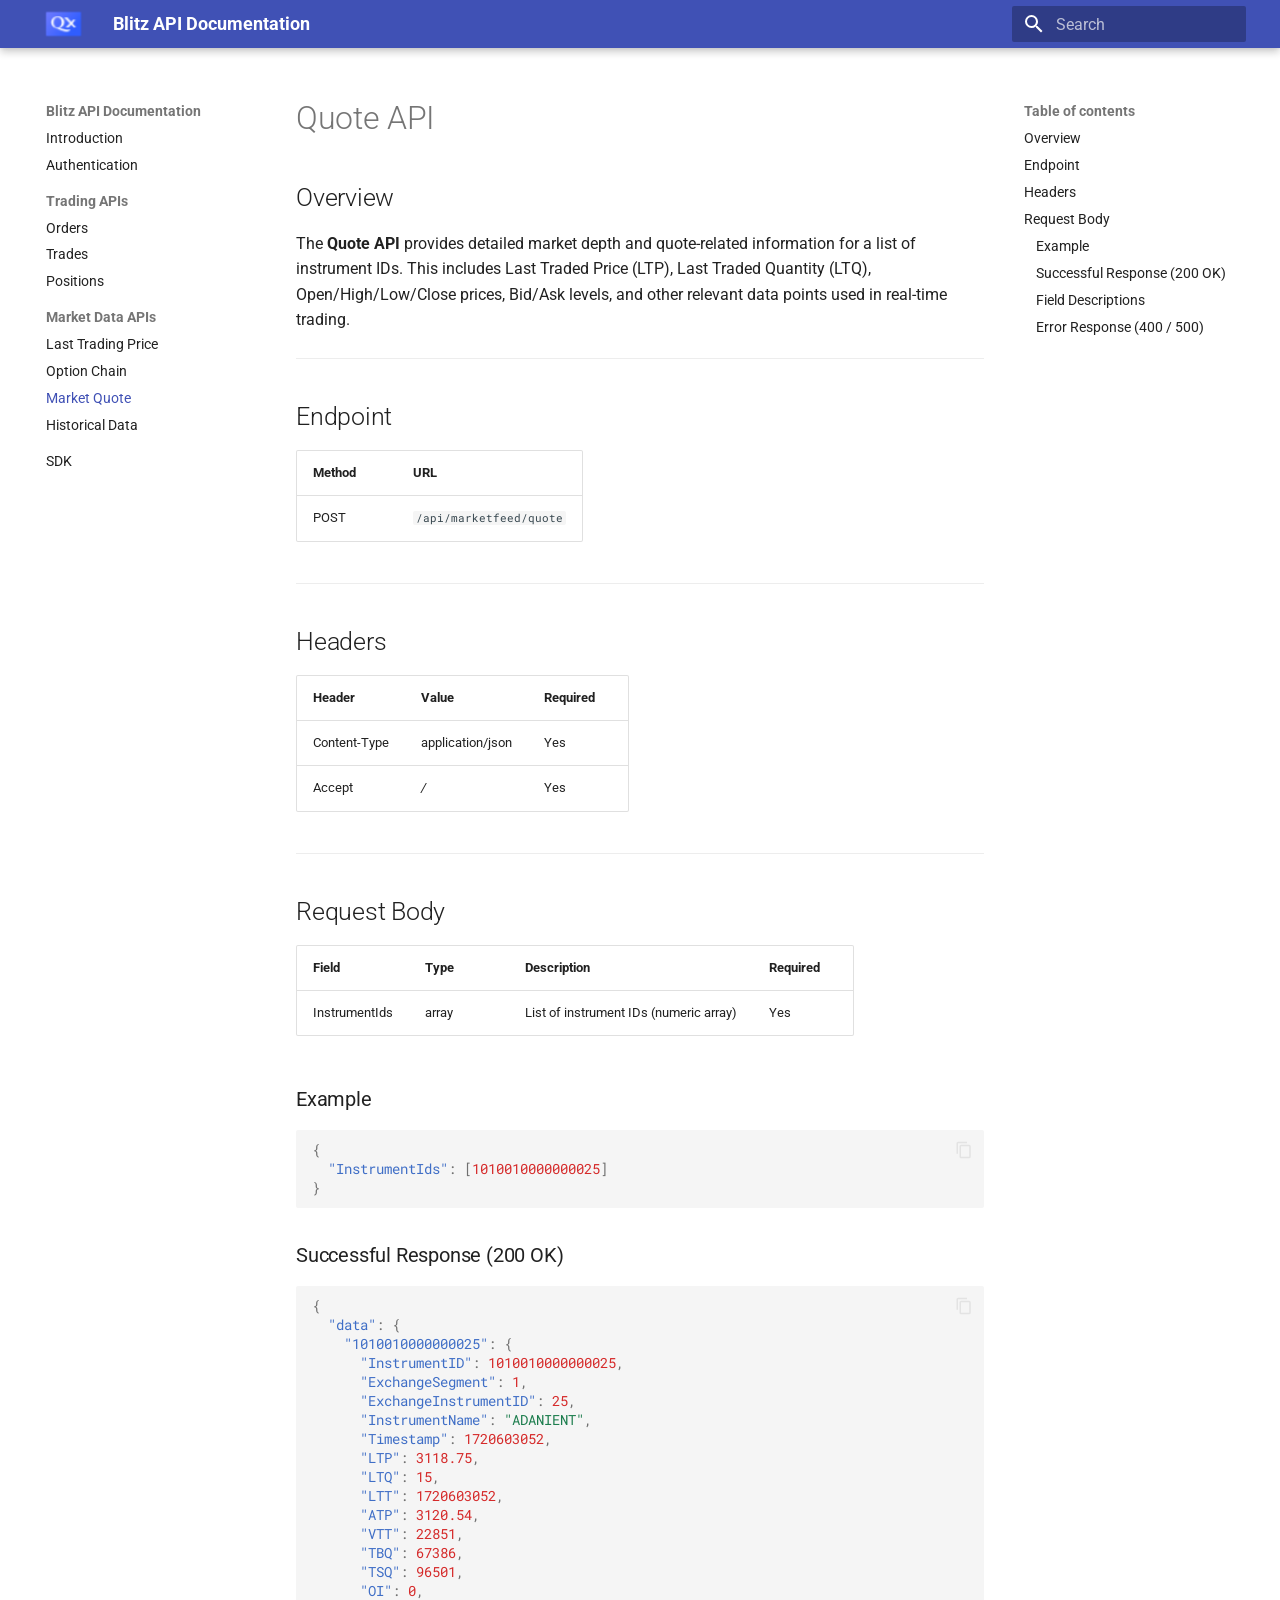
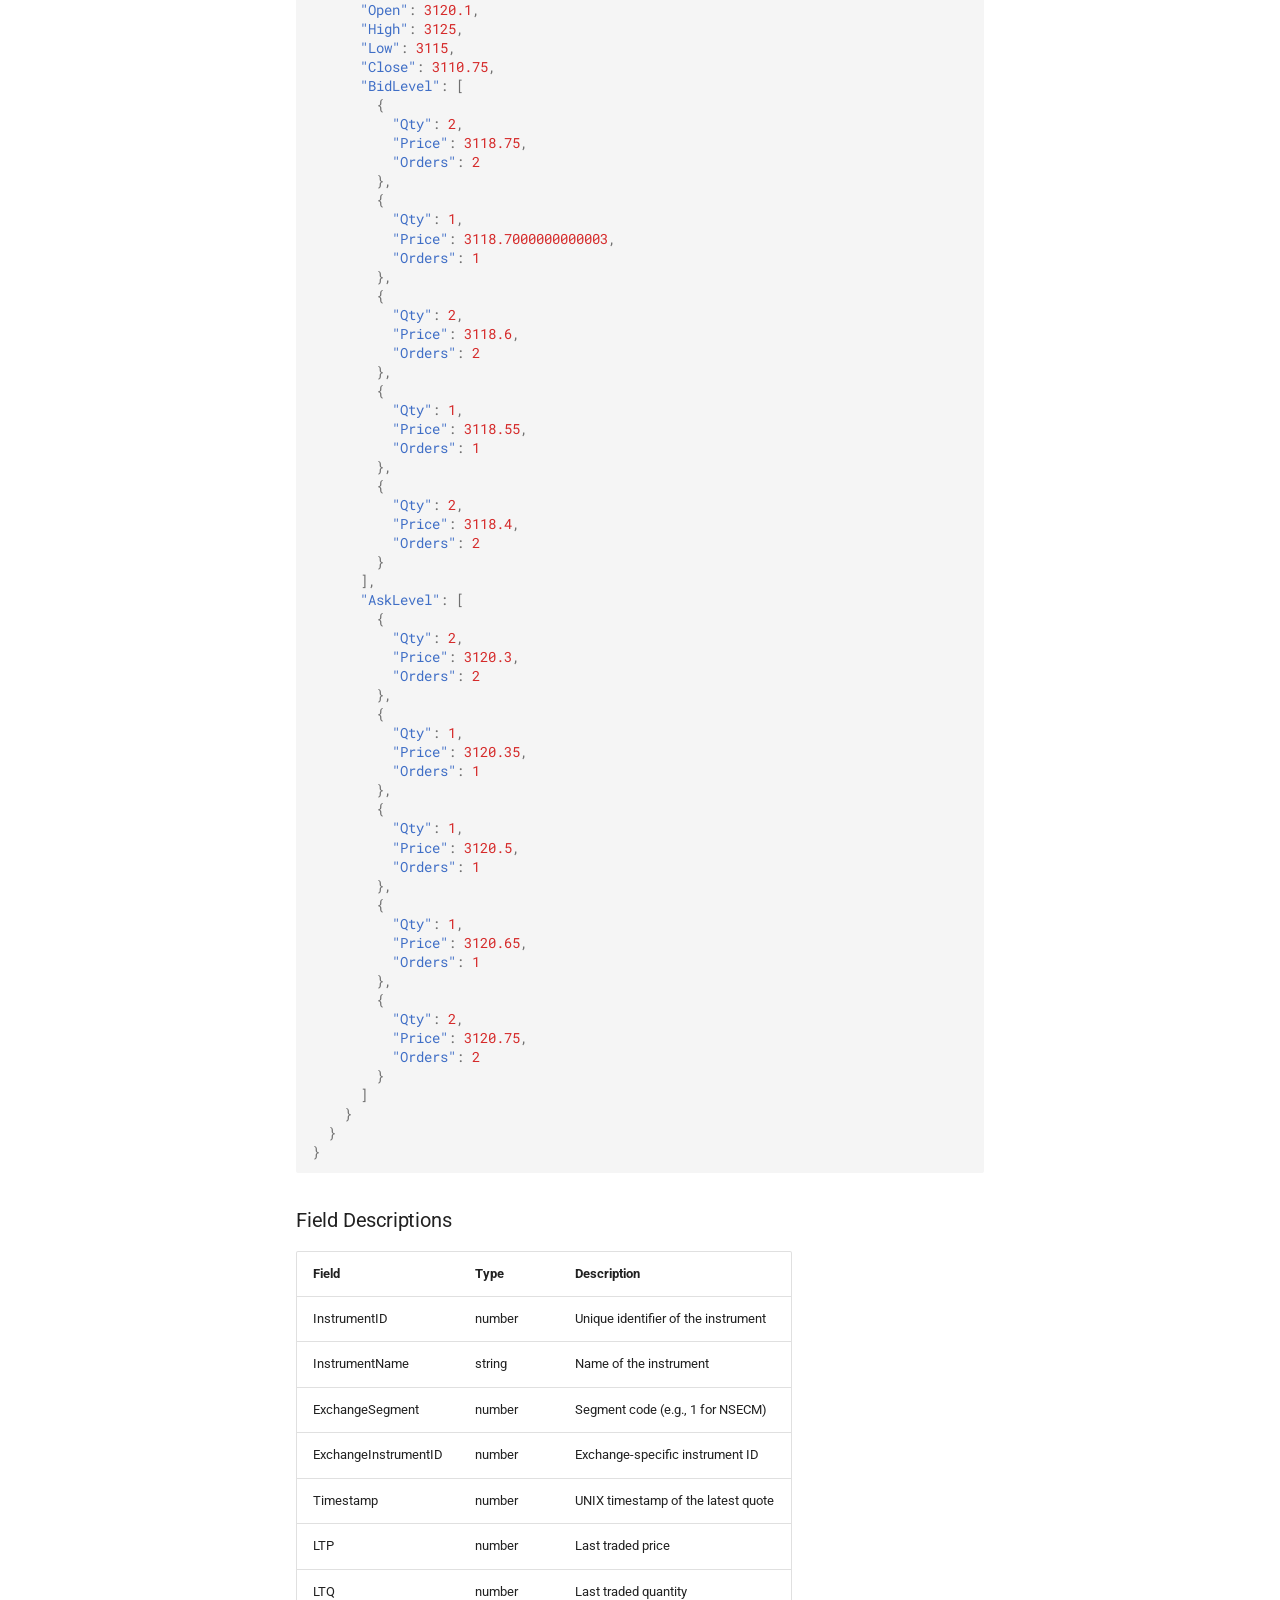
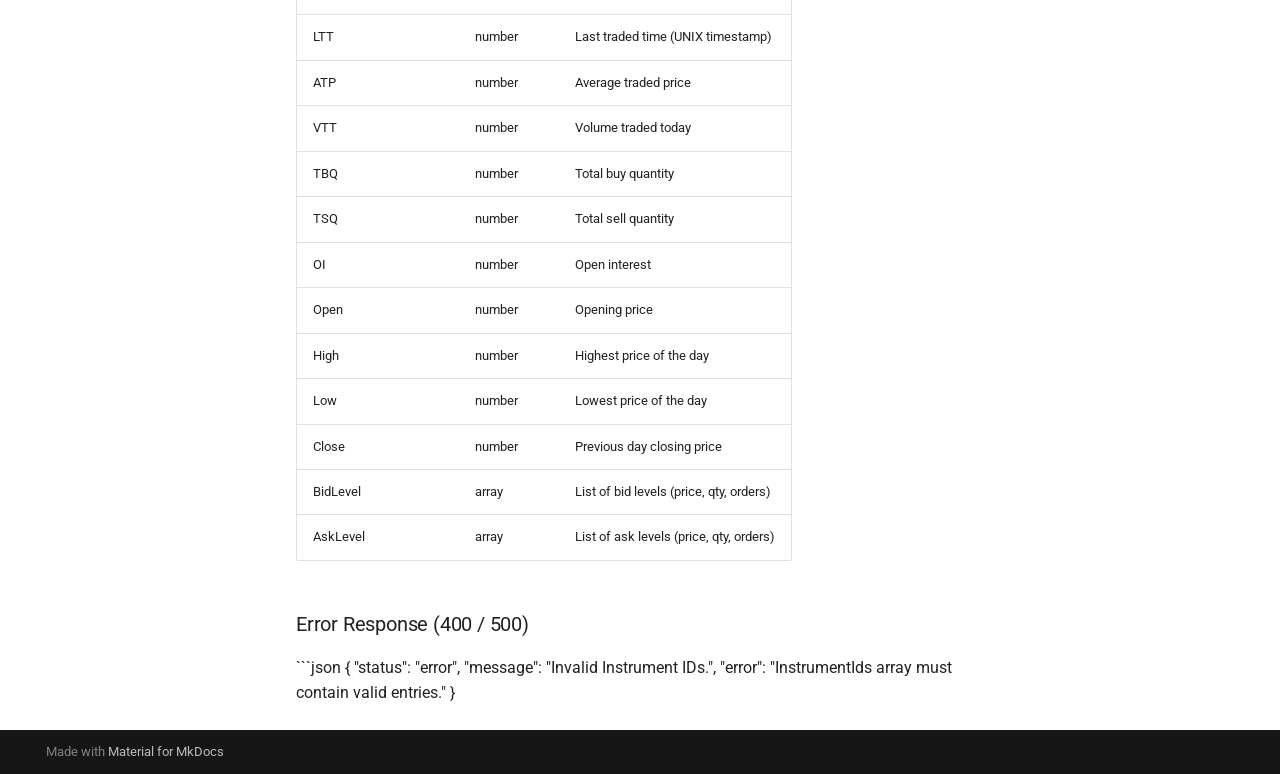
==== commit e2e8c022: "Deployed 2b53666 with MkDocs version: 1.6.1" ====
--- a/marketquote/index.html
+++ b/marketquote/index.html
@@ -554,20 +554,14 @@
   
 </li>
         
-      </ul>
-    </nav>
-  
-</li>
-      
-        <li class="md-nav__item">
+          <li class="md-nav__item">
   <a href="#field-descriptions" class="md-nav__link">
     <span class="md-ellipsis">
       Field Descriptions
     </span>
   </a>
   
-    <nav class="md-nav" aria-label="Field Descriptions">
-      <ul class="md-nav__list">
+</li>
         
           <li class="md-nav__item">
   <a href="#error-response-400-500" class="md-nav__link">
@@ -725,20 +719,14 @@
   
 </li>
         
-      </ul>
-    </nav>
-  
-</li>
-      
-        <li class="md-nav__item">
+          <li class="md-nav__item">
   <a href="#field-descriptions" class="md-nav__link">
     <span class="md-ellipsis">
       Field Descriptions
     </span>
   </a>
   
-    <nav class="md-nav" aria-label="Field Descriptions">
-      <ul class="md-nav__list">
+</li>
         
           <li class="md-nav__item">
   <a href="#error-response-400-500" class="md-nav__link">
@@ -916,7 +904,7 @@
 <span class="w">  </span><span class="p">}</span>
 <span class="p">}</span>
 </code></pre></div>
-<h2 id="field-descriptions">Field Descriptions<a class="headerlink" href="#field-descriptions" title="Permanent link">&para;</a></h2>
+<h3 id="field-descriptions">Field Descriptions<a class="headerlink" href="#field-descriptions" title="Permanent link">&para;</a></h3>
 <table>
 <thead>
 <tr>
